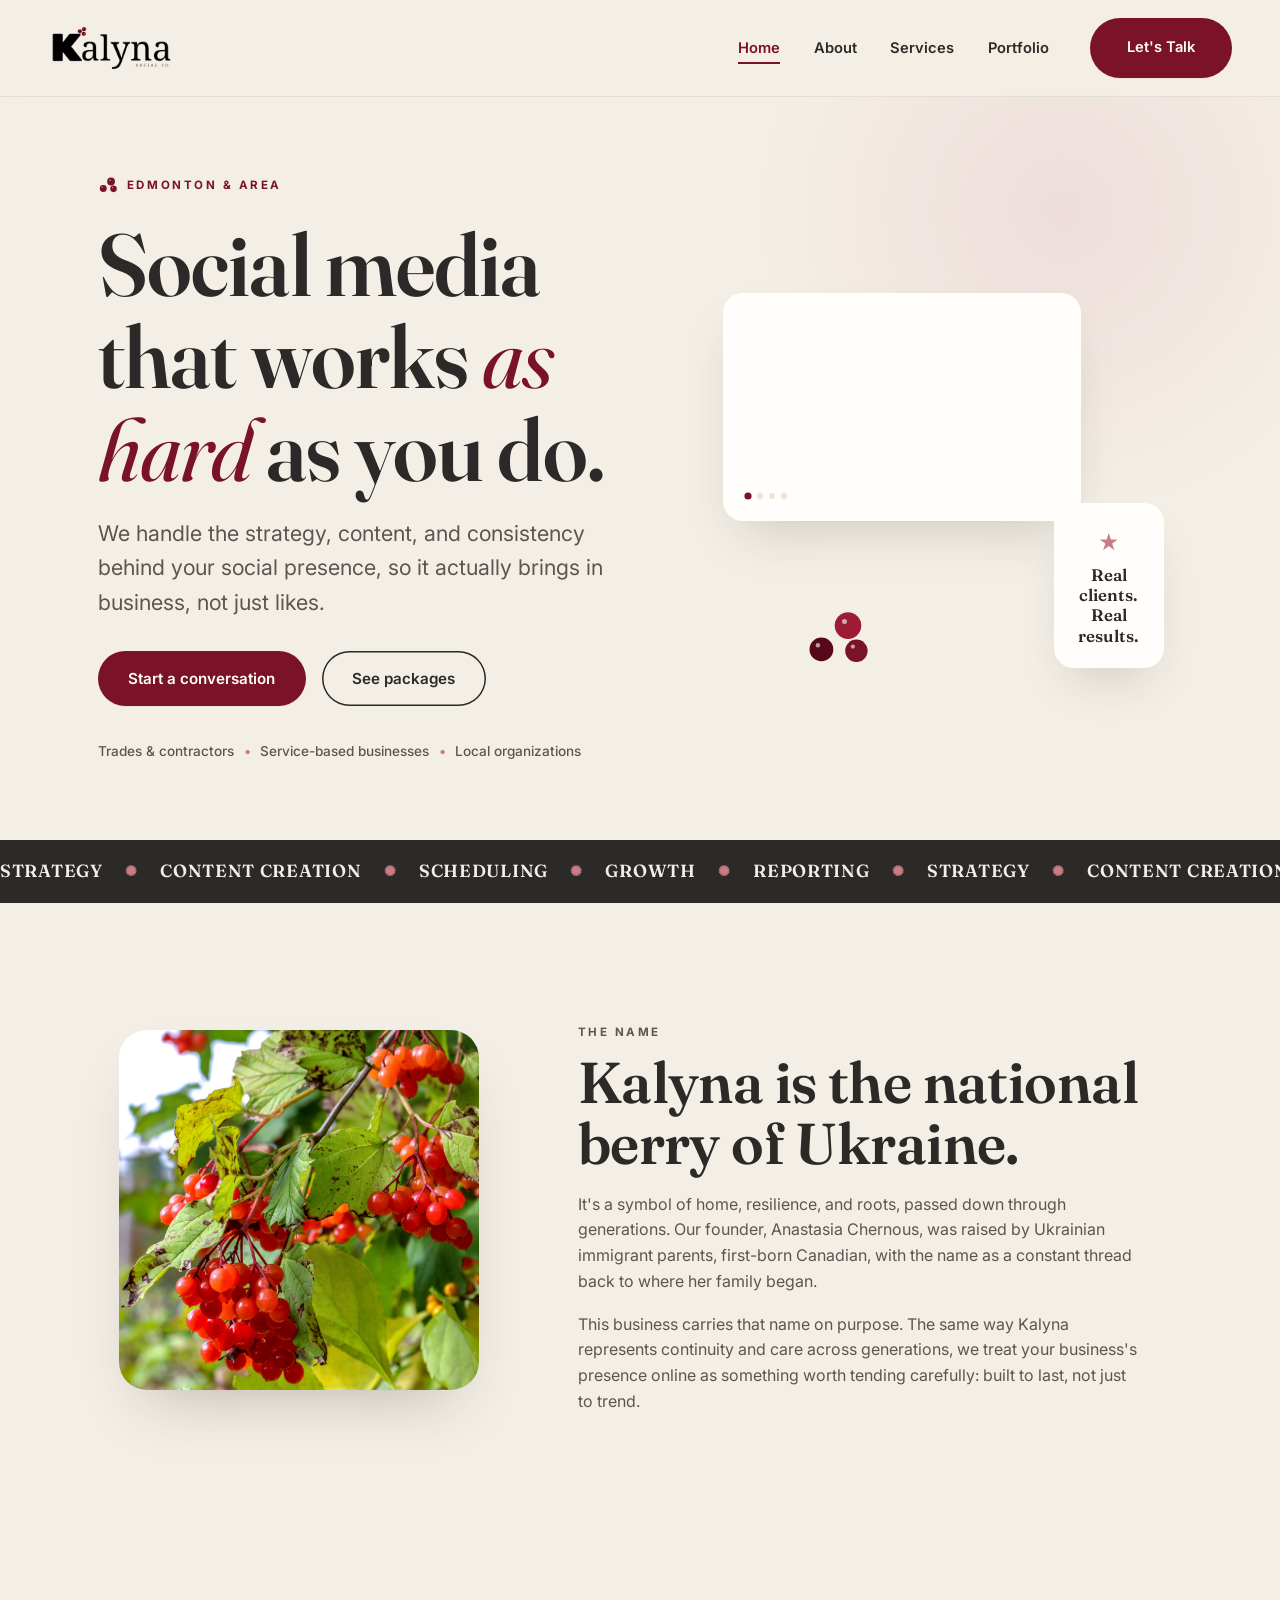
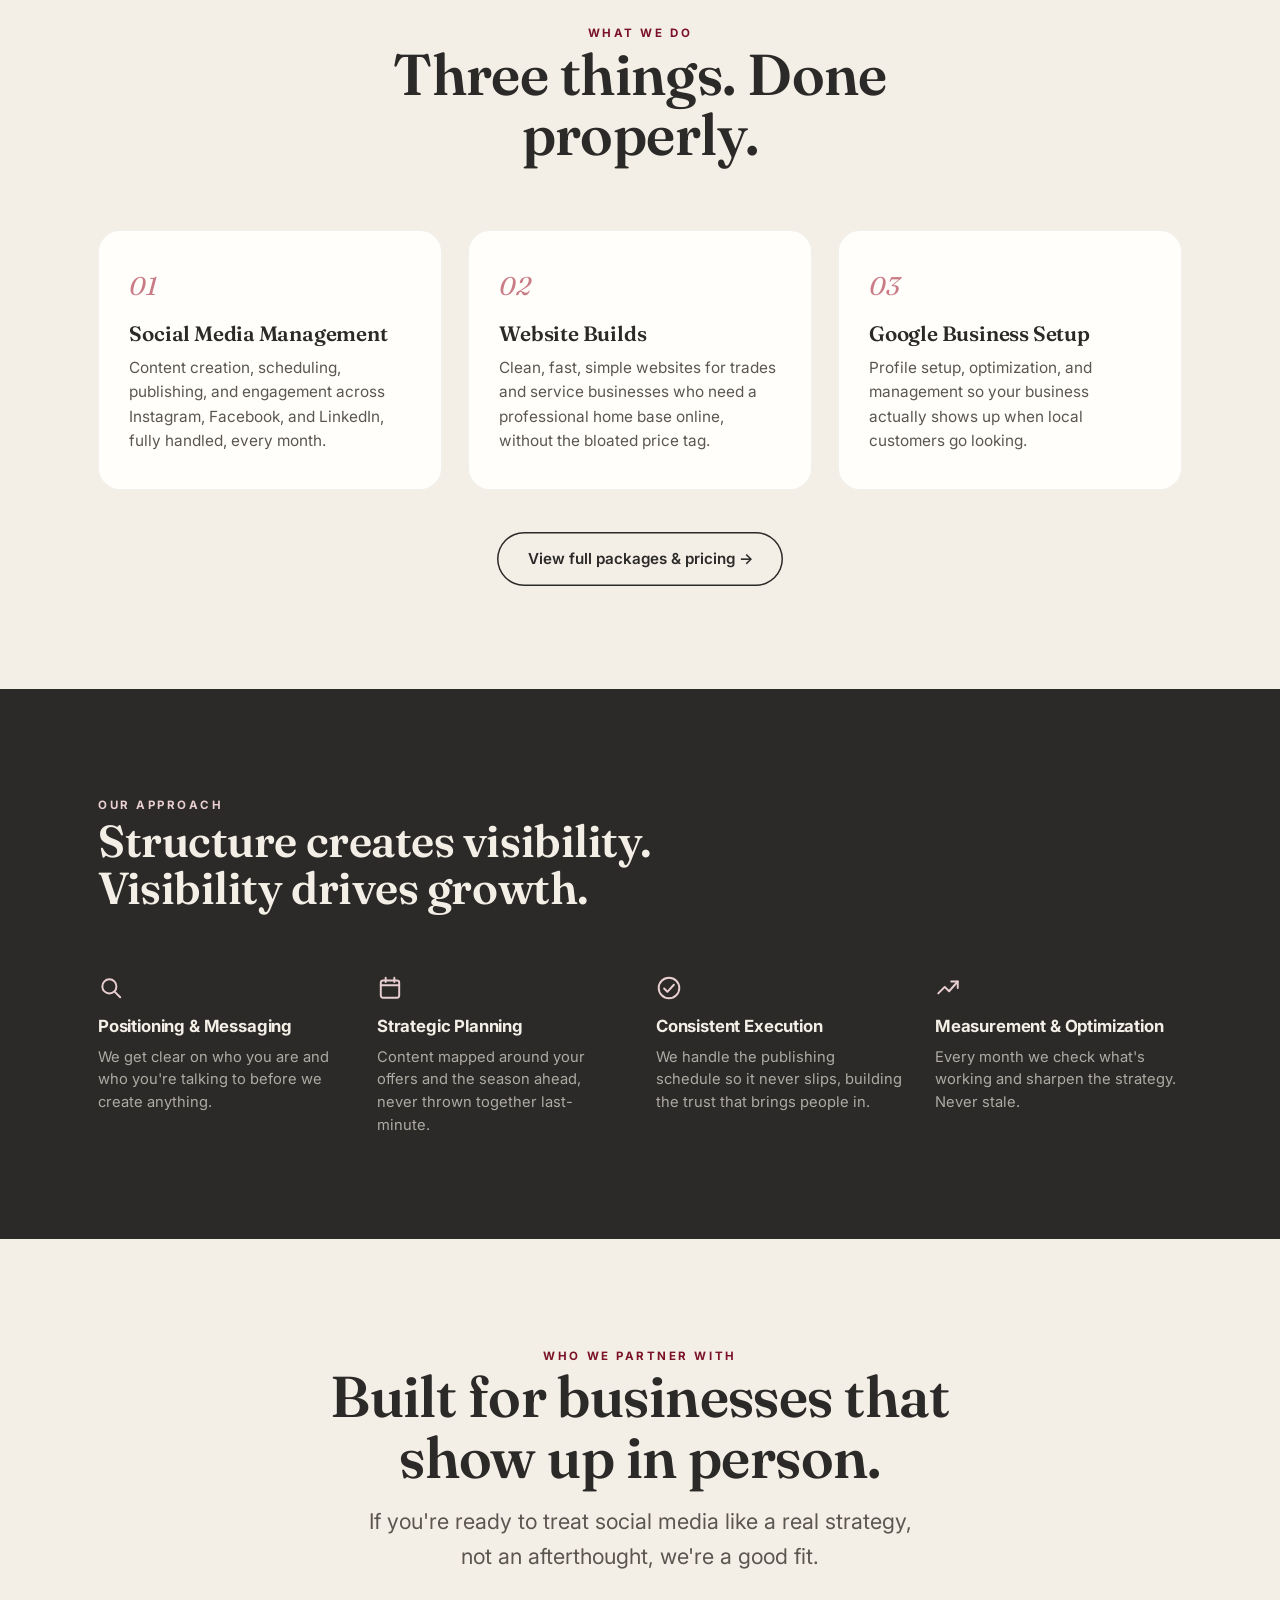
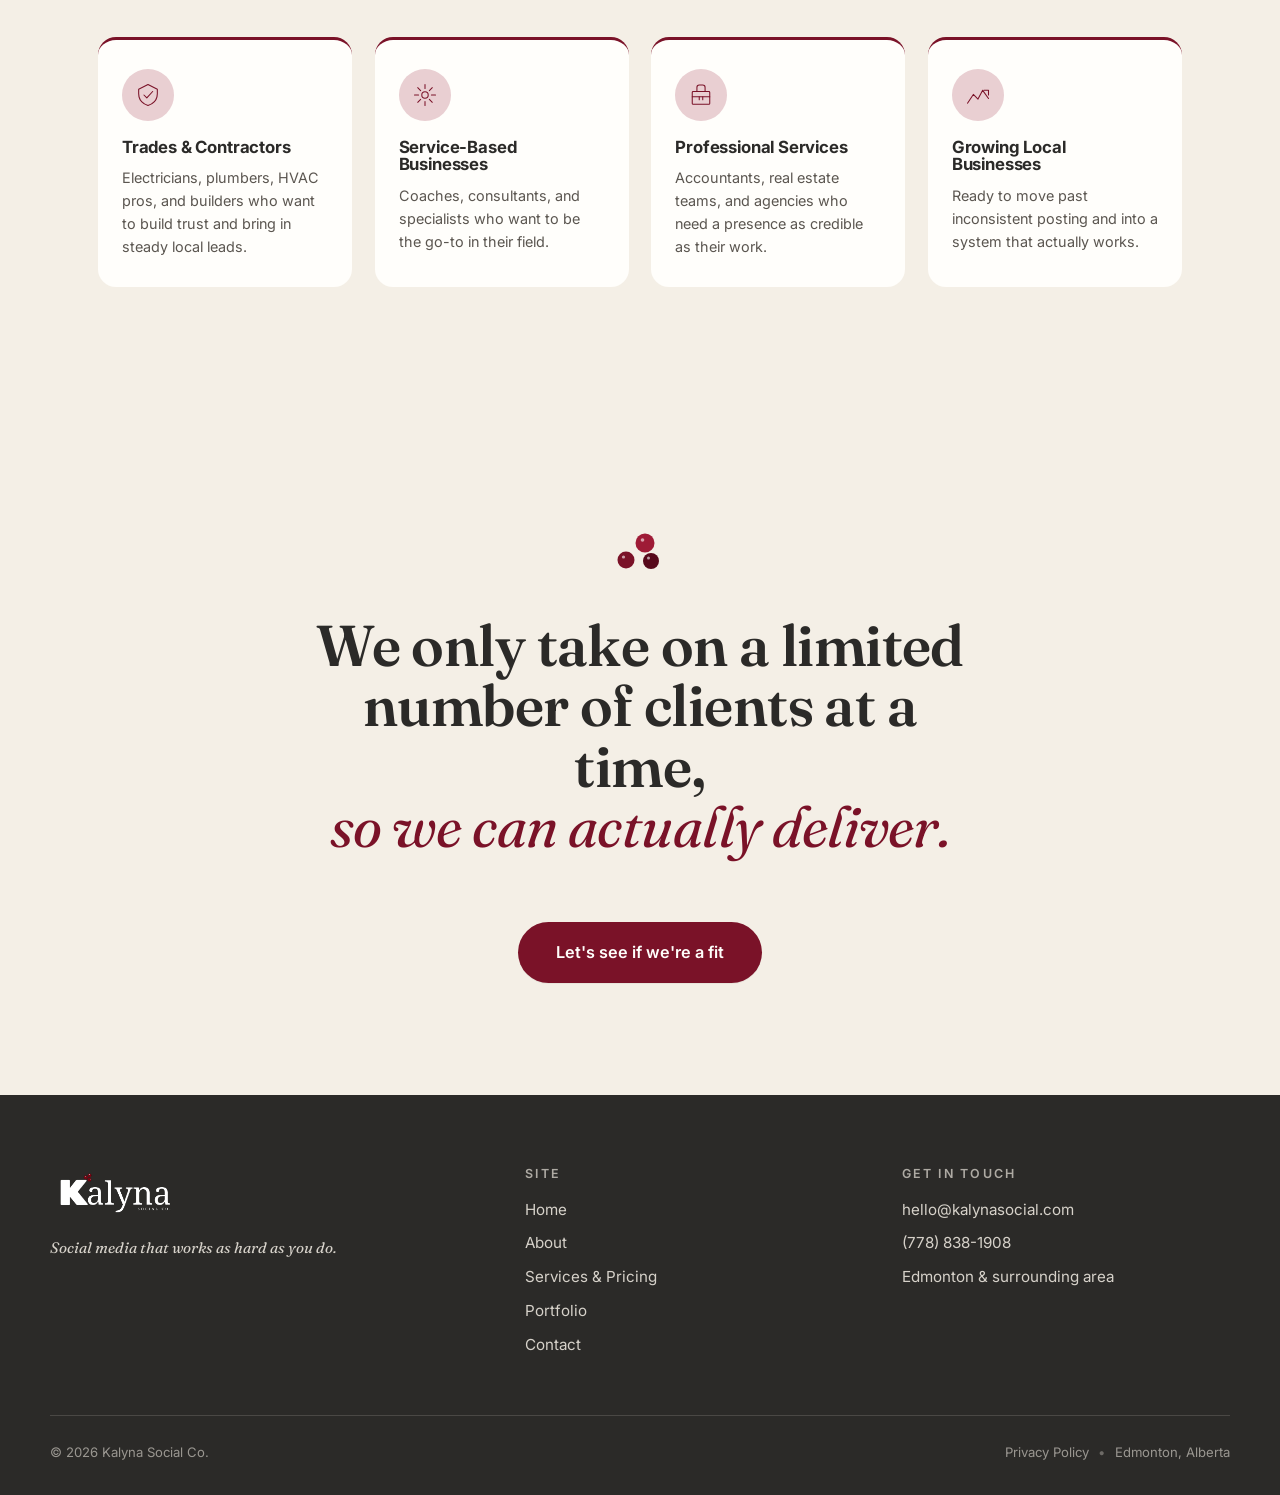
==== index.html @ c4368f9b "initial commit" ====
<!DOCTYPE html>
<html lang="en">
<head>
<meta charset="UTF-8">
<meta name="viewport" content="width=device-width, initial-scale=1.0">
<title>Kalyna Social Co. | Social Media Management for Edmonton Trades & Service Businesses</title>
<meta name="description" content="Kalyna Social Co. handles social media strategy, content, and management for Edmonton-area trades and service-based businesses, so it grows your business, not your to-do list.">
<link rel="icon" type="image/png" href="images/favicon.png">
<link rel="stylesheet" href="css/base.css">
<link rel="stylesheet" href="css/intro.css">
<link rel="stylesheet" href="css/home.css">
</head>
<body>

<!-- ============ INTRO ANIMATION ============ -->
<div id="intro-screen">
  <div class="berry-field"></div>
  <div class="intro-stage">
    <div class="intro-wordmark">
      <img src="images/logo-transparent.png" alt="Kalyna Social Co.">
    </div>
  </div>
  <button class="intro-skip" aria-label="Skip intro animation">Skip</button>
</div>

<!-- ============ HEADER ============ -->
<header class="site-header">
  <a href="index.html" class="logo-link" aria-label="Kalyna Social Co. home">
    <img src="images/logo-transparent.png" alt="Kalyna Social Co.">
  </a>
  <nav>
    <ul class="nav-links">
      <li><a href="index.html" class="active">Home</a></li>
      <li><a href="about.html">About</a></li>
      <li><a href="services.html">Services</a></li>
      <li><a href="portfolio.html">Portfolio</a></li>
      <li><a href="contact.html" class="nav-cta btn btn-primary">Let's Talk</a></li>
    </ul>
  </nav>
  <button class="nav-toggle" aria-label="Toggle menu">
    <span></span><span></span><span></span>
  </button>
</header>

<main>

  <!-- ============ HERO ============ -->
  <section class="hero">
    <div class="container hero-grid">
      <div class="hero-copy">
        <p class="eyebrow"><span class="berries-mini" aria-hidden="true"><svg viewBox="0 0 50 44" xmlns="http://www.w3.org/2000/svg"><circle cx="11" cy="28" r="8.5" fill="var(--berry)"/><circle cx="30" cy="11" r="9.5" fill="var(--berry)"/><circle cx="36" cy="29" r="8" fill="var(--berry)"/><circle cx="8.5" cy="25" r="1.6" fill="rgba(255,255,255,0.6)"/><circle cx="27.5" cy="8" r="1.8" fill="rgba(255,255,255,0.6)"/><circle cx="33.5" cy="26" r="1.5" fill="rgba(255,255,255,0.6)"/></svg></span>Edmonton &amp; area</p>
        <h1 class="display-1">Social media that works <span class="italic-serif">as hard</span> as you do.</h1>
        <p class="lede">We handle the strategy, content, and consistency behind your social presence, so it actually brings in business, not just likes.</p>
        <div class="hero-actions">
          <a href="contact.html" class="btn btn-primary">Start a conversation</a>
          <a href="services.html" class="btn btn-outline">See packages</a>
        </div>
        <div class="hero-trust">
          <span>Trades &amp; contractors</span>
          <span class="dot">•</span>
          <span>Service-based businesses</span>
          <span class="dot">•</span>
          <span>Local organizations</span>
        </div>
      </div>
      <div class="hero-visual" aria-hidden="true">
        <div class="hero-card hero-card-1 stat-rotator">
          <div class="hc-row">
            <div class="hc-avatar"><img src="images/avatars/ra-mechanical.jpg" alt=""></div>
            <div class="hc-lines"><span class="hc-client">R.A. Mechanical</span><span class="hc-platform">Facebook</span></div>
          </div>
          <div class="hc-stat-display">
            <strong class="hc-big-stat">+797%</strong>
            <span class="hc-big-label">engagement growth, first month</span>
          </div>
          <div class="stat-dots">
            <span class="stat-dot active"></span>
            <span class="stat-dot"></span>
            <span class="stat-dot"></span>
            <span class="stat-dot"></span>
          </div>
        </div>
        <div class="hero-card hero-card-2">
          <span class="hc-icon">★</span>
          <span class="hc-num">Real clients.<br>Real results.</span>
        </div>
        <div class="hero-berry-cluster">
          <svg viewBox="0 0 50 44" width="70" height="62" xmlns="http://www.w3.org/2000/svg">
            <circle cx="11" cy="28" r="8.5" fill="var(--berry-deep)"/>
            <circle cx="30" cy="11" r="9.5" fill="var(--berry-bright)"/>
            <circle cx="36" cy="29" r="8" fill="var(--berry)"/>
            <circle cx="8.5" cy="25" r="1.6" fill="rgba(255,255,255,0.6)"/>
            <circle cx="27.5" cy="8" r="1.8" fill="rgba(255,255,255,0.6)"/>
            <circle cx="33.5" cy="26" r="1.5" fill="rgba(255,255,255,0.6)"/>
          </svg>
        </div>
      </div>
    </div>
  </section>

  <!-- ============ MARQUEE STRIP ============ -->
  <div class="marquee-strip" aria-hidden="true">
    <div class="marquee-track">
      <span>STRATEGY</span><span class="sep">✺</span>
      <span>CONTENT CREATION</span><span class="sep">✺</span>
      <span>SCHEDULING</span><span class="sep">✺</span>
      <span>GROWTH</span><span class="sep">✺</span>
      <span>REPORTING</span><span class="sep">✺</span>
      <span>STRATEGY</span><span class="sep">✺</span>
      <span>CONTENT CREATION</span><span class="sep">✺</span>
      <span>SCHEDULING</span><span class="sep">✺</span>
      <span>GROWTH</span><span class="sep">✺</span>
      <span>REPORTING</span><span class="sep">✺</span>
    </div>
  </div>

  <!-- ============ WHY KALYNA / NAME MEANING ============ -->
  <section class="origin">
    <div class="container origin-grid">
      <div class="origin-visual reveal">
        <div class="origin-photo-frame">
          <img src="images/kalyna-berries-photo.png" alt="Kalyna viburnum berries on the branch">
        </div>
      </div>
      <div class="origin-copy reveal">
        <p class="eyebrow">The name</p>
        <h2 class="display-2">Kalyna is the national berry of Ukraine.</h2>
        <p>It's a symbol of home, resilience, and roots, passed down through generations. Our founder, Anastasia Chernous, was raised by Ukrainian immigrant parents, first-born Canadian, with the name as a constant thread back to where her family began.</p>
        <p>This business carries that name on purpose. The same way Kalyna represents continuity and care across generations, we treat your business's presence online as something worth tending carefully: built to last, not just to trend.</p>
      </div>
    </div>
  </section>

  <!-- ============ WHAT WE DO ============ -->
  <section class="services-preview">
    <div class="container">
      <div class="section-head center reveal">
        <p class="eyebrow">What we do</p>
        <h2 class="display-2">Three things. Done properly.</h2>
      </div>
      <div class="sp-grid reveal-stagger">
        <article class="sp-card stagger-item">
          <span class="sp-num">01</span>
          <h3>Social Media Management</h3>
          <p>Content creation, scheduling, publishing, and engagement across Instagram, Facebook, and LinkedIn, fully handled, every month.</p>
        </article>
        <article class="sp-card stagger-item">
          <span class="sp-num">02</span>
          <h3>Website Builds</h3>
          <p>Clean, fast, simple websites for trades and service businesses who need a professional home base online, without the bloated price tag.</p>
        </article>
        <article class="sp-card stagger-item">
          <span class="sp-num">03</span>
          <h3>Google Business Setup</h3>
          <p>Profile setup, optimization, and management so your business actually shows up when local customers go looking.</p>
        </article>
      </div>
      <div class="sp-cta reveal">
        <a href="services.html" class="btn btn-outline">View full packages &amp; pricing →</a>
      </div>
    </div>
  </section>

  <!-- ============ APPROACH STRIP ============ -->
  <section class="approach-band">
    <div class="container">
      <div class="section-head reveal">
        <p class="eyebrow" style="color:var(--rose-pale)">Our approach</p>
        <h2 class="display-2 approach-heading" style="color:var(--cream)">Structure creates visibility.<br>Visibility drives growth.</h2>
      </div>
      <div class="approach-steps reveal-stagger">
        <div class="step stagger-item">
          <span class="step-mark"><svg viewBox="0 0 24 24" width="26" height="26" fill="none" stroke="var(--rose-pale)" stroke-width="1.8" stroke-linecap="round" stroke-linejoin="round"><circle cx="10.5" cy="10.5" r="6.5"/><line x1="15.3" y1="15.3" x2="20.5" y2="20.5"/></svg></span>
          <h4>Positioning &amp; Messaging</h4>
          <p>We get clear on who you are and who you're talking to before we create anything.</p>
        </div>
        <div class="step stagger-item">
          <span class="step-mark"><svg viewBox="0 0 24 24" width="26" height="26" fill="none" stroke="var(--rose-pale)" stroke-width="1.8" stroke-linecap="round" stroke-linejoin="round"><rect x="3.5" y="5" width="17" height="16" rx="2"/><line x1="3.5" y1="9.5" x2="20.5" y2="9.5"/><line x1="8" y1="2.5" x2="8" y2="6.5"/><line x1="16" y1="2.5" x2="16" y2="6.5"/></svg></span>
          <h4>Strategic Planning</h4>
          <p>Content mapped around your offers and the season ahead, never thrown together last-minute.</p>
        </div>
        <div class="step stagger-item">
          <span class="step-mark"><svg viewBox="0 0 24 24" width="26" height="26" fill="none" stroke="var(--rose-pale)" stroke-width="1.8" stroke-linecap="round" stroke-linejoin="round"><circle cx="12" cy="12" r="9.5"/><polyline points="7.5,12.5 10.5,15.5 16.5,9"/></svg></span>
          <h4>Consistent Execution</h4>
          <p>We handle the publishing schedule so it never slips, building the trust that brings people in.</p>
        </div>
        <div class="step stagger-item">
          <span class="step-mark"><svg viewBox="0 0 24 24" width="26" height="26" fill="none" stroke="var(--rose-pale)" stroke-width="1.8" stroke-linecap="round" stroke-linejoin="round"><polyline points="3,17 9,11 13,15 21,6"/><polyline points="15,6 21,6 21,12"/></svg></span>
          <h4>Measurement &amp; Optimization</h4>
          <p>Every month we check what's working and sharpen the strategy. Never stale.</p>
        </div>
      </div>
    </div>
  </section>

  <!-- ============ WHO WE WORK WITH ============ -->
  <section class="partners">
    <div class="container">
      <div class="section-head center reveal">
        <p class="eyebrow">Who we partner with</p>
        <h2 class="display-2">Built for businesses that show up in person.</h2>
        <p class="lede" style="margin:1rem auto 0;text-align:center;">If you're ready to treat social media like a real strategy, not an afterthought, we're a good fit.</p>
      </div>
      <div class="partners-grid reveal-stagger">
        <div class="partner-card stagger-item">
          <div class="partner-icon">
            <svg viewBox="0 0 48 48" width="28" height="28" fill="none" stroke="var(--berry)" stroke-width="1.8" stroke-linecap="round" stroke-linejoin="round">
              <path d="M24 6 L40 14 V22 C40 32 33 39 24 42 C15 39 8 32 8 22 V14 Z"/>
              <path d="M17 24 L22 29 L32 18"/>
            </svg>
          </div>
          <h4>Trades &amp; Contractors</h4>
          <p>Electricians, plumbers, HVAC pros, and builders who want to build trust and bring in steady local leads.</p>
        </div>
        <div class="partner-card stagger-item">
          <div class="partner-icon">
            <svg viewBox="0 0 48 48" width="28" height="28" fill="none" stroke="var(--berry)" stroke-width="1.8" stroke-linecap="round" stroke-linejoin="round">
              <circle cx="24" cy="24" r="5.5"/>
              <path d="M24 6 V13 M24 35 V42 M6 24 H13 M35 24 H42 M11.5 11.5 L16.5 16.5 M31.5 31.5 L36.5 36.5 M36.5 11.5 L31.5 16.5 M16.5 31.5 L11.5 36.5"/>
            </svg>
          </div>
          <h4>Service-Based Businesses</h4>
          <p>Coaches, consultants, and specialists who want to be the go-to in their field.</p>
        </div>
        <div class="partner-card stagger-item">
          <div class="partner-icon">
            <svg viewBox="0 0 48 48" width="28" height="28" fill="none" stroke="var(--berry)" stroke-width="1.8" stroke-linecap="round" stroke-linejoin="round">
              <rect x="9" y="18" width="30" height="22" rx="1.5"/>
              <path d="M17 18 V11 C17 8.8 18.8 7 21 7 H27 C29.2 7 31 8.8 31 11 V18"/>
              <line x1="9" y1="27" x2="39" y2="27"/>
              <line x1="21" y1="27" x2="21" y2="32"/>
              <line x1="27" y1="27" x2="27" y2="32"/>
            </svg>
          </div>
          <h4>Professional Services</h4>
          <p>Accountants, real estate teams, and agencies who need a presence as credible as their work.</p>
        </div>
        <div class="partner-card stagger-item">
          <div class="partner-icon">
            <svg viewBox="0 0 48 48" width="28" height="28" fill="none" stroke="var(--berry)" stroke-width="1.8" stroke-linecap="round" stroke-linejoin="round">
              <path d="M6 38 L16 23 L24 31 L32 16 L42 30"/>
              <path d="M34 16 H42 V24"/>
            </svg>
          </div>
          <h4>Growing Local Businesses</h4>
          <p>Ready to move past inconsistent posting and into a system that actually works.</p>
        </div>
      </div>
    </div>
  </section>

  <!-- ============ FINAL CTA ============ -->
  <section class="final-cta">
    <div class="container-narrow center-text reveal">
      <div class="berry-divider" style="justify-content:center;">
        <svg viewBox="0 0 50 44" width="50" height="44" xmlns="http://www.w3.org/2000/svg"><circle cx="11" cy="28" r="8.5" fill="var(--berry)"/><circle cx="30" cy="11" r="9.5" fill="var(--berry-bright)"/><circle cx="36" cy="29" r="8" fill="var(--berry-deep)"/><circle cx="8.5" cy="25" r="1.6" fill="rgba(255,255,255,0.6)"/><circle cx="27.5" cy="8" r="1.8" fill="rgba(255,255,255,0.6)"/><circle cx="33.5" cy="26" r="1.5" fill="rgba(255,255,255,0.6)"/></svg>
      </div>
      <h2 class="display-2">We only take on a limited number of clients at a time,<br><span class="italic-serif">so we can actually deliver.</span></h2>
      <a href="contact.html" class="btn btn-primary btn-lg">Let's see if we're a fit</a>
    </div>
  </section>

</main>

<!-- ============ FOOTER ============ -->
<footer class="site-footer">
  <div class="footer-grid">
    <div>
      <div class="footer-logo"><img src="images/logo-white-transparent.png" alt="Kalyna Social Co."></div>
      <p class="footer-tagline">Social media that works as hard as you do.</p>
    </div>
    <div>
      <h4>Site</h4>
      <a href="index.html">Home</a>
      <a href="about.html">About</a>
      <a href="services.html">Services &amp; Pricing</a>
      <a href="portfolio.html">Portfolio</a>
      <a href="contact.html">Contact</a>
    </div>
    <div>
      <h4>Get in touch</h4>
      <a href="mailto:hello@kalynasocial.com">hello@kalynasocial.com</a>
      <a href="tel:7788381908">(778) 838-1908</a>
      <p>Edmonton &amp; surrounding area</p>
    </div>
  </div>
  <div class="footer-bottom">
    <span>© 2026 Kalyna Social Co.</span>
    <span class="footer-bottom-right"><a href="privacy.html">Privacy Policy</a><span class="footer-dot">•</span>Edmonton, Alberta</span>
  </div>
</footer>

<script src="js/main.js"></script>
<script src="js/intro.js"></script>
</body>
</html>
---- css/base.css ----
/* ============================================
   KALYNA SOCIAL CO. — Design Tokens & Base
   ============================================ */

@import url('https://fonts.googleapis.com/css2?family=Fraunces:ital,opsz,wght@0,9..144,300..900;1,9..144,300..900&family=Inter:wght@400;500;600;700;800&display=swap');

:root {
  /* Color */
  --cream:        #F4EFE6;
  --cream-deep:    #ECE4D4;
  --paper:         #FFFEFB;
  --ink:           #2B2A28;
  --ink-soft:      #5B5650;
  --berry:         #7A1228;
  --berry-deep:    #57091B;
  --berry-bright:  #9E1B36;
  --rose:          #C97B86;
  --rose-pale:     #E9CFD2;
  --gold-line:     #B8A88A;

  /* Type */
  --font-display: 'Fraunces', serif;
  --font-body: 'Inter', sans-serif;

  /* Layout */
  --container: 1180px;
  --container-narrow: 760px;
  --pad: clamp(1.25rem, 4vw, 3rem);

  /* Motion */
  --ease-out: cubic-bezier(0.16, 1, 0.3, 1);
  --ease-bounce: cubic-bezier(0.34, 1.56, 0.64, 1);
}

@media (prefers-reduced-motion: reduce) {
  *, *::before, *::after {
    animation-duration: 0.01ms !important;
    animation-iteration-count: 1 !important;
    transition-duration: 0.01ms !important;
    scroll-behavior: auto !important;
  }
}

* { margin: 0; padding: 0; box-sizing: border-box; }

html {
  scroll-behavior: smooth;
}

body {
  background: var(--cream);
  color: var(--ink);
  font-family: var(--font-body);
  font-size: 16px;
  line-height: 1.6;
  -webkit-font-smoothing: antialiased;
  overflow-x: hidden;
}

img { max-width: 100%; display: block; }

a { color: inherit; text-decoration: none; }

button { font-family: inherit; cursor: pointer; border: none; background: none; }

:focus-visible {
  outline: 2px solid var(--berry);
  outline-offset: 3px;
}

.container {
  max-width: var(--container);
  margin: 0 auto;
  padding-left: var(--pad);
  padding-right: var(--pad);
}

.container-narrow {
  max-width: var(--container-narrow);
  margin: 0 auto;
  padding-left: var(--pad);
  padding-right: var(--pad);
}

/* ---------- Typography ---------- */

h1, h2, h3, h4 {
  font-family: var(--font-display);
  font-weight: 600;
  letter-spacing: -0.01em;
  line-height: 1.05;
  color: var(--ink);
}

.eyebrow {
  font-family: var(--font-body);
  font-weight: 700;
  font-size: 0.72rem;
  letter-spacing: 0.22em;
  text-transform: uppercase;
  color: var(--berry);
  display: inline-flex;
  align-items: center;
  gap: 0.6em;
}

.display-1 {
  font-size: clamp(2.8rem, 7vw, 5.5rem);
  font-weight: 600;
}

.display-2 {
  font-size: clamp(2.2rem, 5vw, 3.6rem);
  font-weight: 600;
}

.display-3 {
  font-size: clamp(1.6rem, 3vw, 2.2rem);
  font-weight: 600;
}

p.lede {
  font-size: clamp(1.1rem, 2vw, 1.35rem);
  color: var(--ink-soft);
  font-weight: 400;
  max-width: 42ch;
}

.italic-serif {
  font-family: var(--font-display);
  font-style: italic;
  font-weight: 400;
  color: var(--berry);
}

/* ---------- Berry mark (signature motif) ---------- */

.berries {
  display: inline-flex;
  align-items: flex-end;
  gap: 3px;
  flex-shrink: 0;
}

.berries svg { display: block; }

.berry-divider {
  display: flex;
  align-items: center;
  gap: 1.1rem;
  margin: 2.5rem 0;
}

.berry-divider .line {
  flex: 1;
  height: 1px;
  background: var(--gold-line);
  opacity: 0.5;
}

/* ---------- Buttons ---------- */

.btn {
  display: inline-flex;
  align-items: center;
  gap: 0.6rem;
  font-family: var(--font-body);
  font-weight: 600;
  font-size: 0.95rem;
  padding: 0.95rem 1.9rem;
  border-radius: 999px;
  transition: transform 0.35s var(--ease-out), box-shadow 0.35s var(--ease-out), background 0.3s, color 0.3s;
  white-space: nowrap;
}

.btn-primary {
  background: var(--berry);
  color: var(--paper);
  box-shadow: 0 1px 0 rgba(0,0,0,0.05);
}
.btn-primary:hover {
  background: var(--berry-deep);
  transform: translateY(-2px);
  box-shadow: 0 10px 24px -8px rgba(122,18,40,0.45);
}

.btn-outline {
  background: transparent;
  color: var(--ink);
  box-shadow: inset 0 0 0 1.5px var(--ink);
}
.btn-outline:hover {
  background: var(--ink);
  color: var(--cream);
  transform: translateY(-2px);
}

.btn-light {
  background: var(--cream);
  color: var(--ink);
}
.btn-light:hover {
  background: var(--paper);
  transform: translateY(-2px);
}

/* ---------- Site header ---------- */

.site-header {
  position: fixed;
  top: 0; left: 0; right: 0;
  z-index: 100;
  display: flex;
  align-items: center;
  justify-content: space-between;
  padding: 1.1rem var(--pad);
  background: rgba(244, 239, 230, 0.82);
  backdrop-filter: blur(10px);
  border-bottom: 1px solid rgba(43,42,40,0.08);
  transition: padding 0.3s var(--ease-out);
}

.site-header .logo-link {
  display: flex;
  align-items: center;
}
.site-header .logo-link img {
  height: 46px;
  width: auto;
}

.nav-links {
  display: flex;
  align-items: center;
  gap: 2.1rem;
  list-style: none;
}

.nav-links a {
  font-size: 0.92rem;
  font-weight: 600;
  position: relative;
  padding: 0.3rem 0;
}

.nav-links a::after {
  content: '';
  position: absolute;
  left: 0; bottom: -2px;
  width: 0; height: 2px;
  background: var(--berry);
  transition: width 0.3s var(--ease-out);
}

.nav-links a:hover::after,
.nav-links a.active::after {
  width: 100%;
}

.nav-links a.nav-cta::after {
  display: none;
}

.nav-links a.active {
  color: var(--berry);
}

.nav-links a.nav-cta.active {
  color: var(--paper);
}

.nav-cta {
  margin-left: 0.5rem;
  padding: 1.15rem 2.3rem !important;
}

.nav-toggle {
  display: none;
  flex-direction: column;
  gap: 5px;
  padding: 8px;
  z-index: 200;
}
.nav-toggle span {
  width: 24px;
  height: 2px;
  background: var(--ink);
  transition: transform 0.3s var(--ease-out), opacity 0.3s;
}
.nav-toggle.open span:nth-child(1) { transform: translateY(7px) rotate(45deg); }
.nav-toggle.open span:nth-child(2) { opacity: 0; }
.nav-toggle.open span:nth-child(3) { transform: translateY(-7px) rotate(-45deg); }

@media (max-width: 860px) {
  nav { position: static; }
  .nav-links {
    position: fixed;
    top: 0;
    left: 0;
    width: 100vw;
    height: 100vh;
    margin: 0;
    background: var(--ink);
    flex-direction: column;
    justify-content: center;
    gap: 2.2rem;
    transform: translateX(100%);
    transition: transform 0.45s var(--ease-out);
  }
  .nav-links.open { transform: translateX(0); }
  .nav-links a { color: var(--cream); font-size: 1.4rem; font-family: var(--font-display); }
  .nav-links a::after { background: var(--rose); }
  .nav-cta { margin-left: 0; }
  .nav-toggle { display: flex; }
}

/* ---------- Footer ---------- */

.site-footer {
  background: var(--ink);
  color: var(--cream);
  padding: 4.5rem var(--pad) 2rem;
}

.footer-grid {
  display: grid;
  grid-template-columns: 1.3fr 1fr 1fr;
  gap: 3rem;
  max-width: var(--container);
  margin: 0 auto;
  padding-bottom: 3rem;
  border-bottom: 1px solid rgba(244,239,230,0.15);
}

.footer-grid h4 {
  color: var(--cream);
  font-size: 0.78rem;
  letter-spacing: 0.18em;
  text-transform: uppercase;
  font-family: var(--font-body);
  margin-bottom: 1.1rem;
  opacity: 0.65;
}

.footer-grid a, .footer-grid p {
  display: block;
  color: var(--cream);
  opacity: 0.85;
  margin-bottom: 0.6rem;
  font-size: 0.95rem;
  transition: opacity 0.25s, color 0.25s;
}
.footer-grid a:hover { opacity: 1; color: var(--rose-pale); }

.footer-logo img { height: 52px; margin-bottom: 1.1rem; }
.footer-tagline { font-family: var(--font-display); font-style: italic; opacity: 0.7; font-size: 1.05rem; max-width: 30ch; }

.footer-bottom {
  max-width: var(--container);
  margin: 1.6rem auto 0;
  display: flex;
  justify-content: space-between;
  align-items: center;
  font-size: 0.82rem;
  opacity: 0.55;
  flex-wrap: wrap;
  gap: 0.5rem;
}

.footer-bottom-right {
  display: flex;
  align-items: center;
  gap: 0.6rem;
}
.footer-bottom-right a {
  transition: opacity 0.25s;
}
.footer-bottom-right a:hover {
  opacity: 0.7;
}
.footer-dot {
  opacity: 0.6;
}

@media (max-width: 760px) {
  .footer-grid { grid-template-columns: 1fr; gap: 2.2rem; }
}

/* ---------- Reveal-on-scroll ---------- */

.reveal {
  opacity: 0;
  transform: translateY(28px);
  transition: opacity 0.8s var(--ease-out), transform 0.8s var(--ease-out);
}
.reveal.in-view {
  opacity: 1;
  transform: translateY(0);
}
.reveal-stagger.in-view .stagger-item {
  opacity: 1;
  transform: translateY(0);
}
.stagger-item {
  opacity: 0;
  transform: translateY(24px);
  transition: opacity 0.7s var(--ease-out), transform 0.7s var(--ease-out);
}

/* ---------- Page hero spacing ---------- */

.page-hero {
  padding: clamp(7rem, 14vw, 10rem) var(--pad) clamp(3rem, 6vw, 5rem);
  max-width: var(--container);
  margin: 0 auto;
}

section {
  padding: clamp(4rem, 8vw, 7rem) 0;
}

.section-head {
  max-width: 640px;
  margin-bottom: clamp(2.5rem, 5vw, 4rem);
}

.section-head.center {
  margin-left: auto;
  margin-right: auto;
  text-align: center;
}

/* ---------- Shared final CTA pattern (used across multiple pages) ---------- */

.final-cta { text-align: center; padding-bottom: 7rem; }
.center-text { text-align: center; }
.final-cta h2 { margin: 1rem 0 4rem; }
.btn-lg { padding: 1.1rem 2.4rem; font-size: 1.02rem; }
---- css/intro.css ----
/* ============================================
   INTRO ANIMATION — Berry bounce reveal
   ============================================ */

#intro-screen {
  position: fixed;
  inset: 0;
  z-index: 9999;
  background: var(--cream);
  overflow: hidden;
  transition: opacity 0.6s var(--ease-out), visibility 0.6s;
}

#intro-screen.hidden {
  opacity: 0;
  visibility: hidden;
  pointer-events: none;
}

/* Berries fall from above and bounce around the whole screen */
.berry-field {
  position: absolute;
  inset: 0;
  pointer-events: none;
  transition: opacity 0.6s var(--ease-out);
}
.berry-field.settle {
  opacity: 0.55;
}

.fall-berry {
  position: absolute;
  top: -120px;
  left: var(--bx);
  width: var(--bsize);
  height: var(--bsize);
  border-radius: 50%;
  background: var(--bcolor, var(--berry));
  opacity: 0;
  will-change: transform, opacity;
}

.fall-berry.drop {
  opacity: 1;
  animation: berryFall var(--bdur, 1.6s) var(--bdelay, 0s) cubic-bezier(0.33, 0, 0.2, 1) forwards;
}

.fall-berry .shine {
  position: absolute;
  width: 26%;
  height: 26%;
  background: rgba(255,255,255,0.55);
  border-radius: 50%;
  top: 18%;
  left: 20%;
}

/* Bounce keyframes: drop to floor (var(--bfloor)), bounce, settle.
   Horizontal drift via --bdrift gives it a tossed, scattering feel. */
@keyframes berryFall {
  0%    { transform: translate(0, 0) scale(1); opacity: 0; }
  4%    { opacity: 1; }
  38%   { transform: translate(calc(var(--bdrift) * 0.4), var(--bfloor)) scale(1); }
  52%   { transform: translate(calc(var(--bdrift) * 0.55), calc(var(--bfloor) - var(--bbounce1))) scale(1.02); }
  68%   { transform: translate(calc(var(--bdrift) * 0.75), var(--bfloor)) scale(0.99); }
  79%   { transform: translate(calc(var(--bdrift) * 0.85), calc(var(--bfloor) - var(--bbounce2))) scale(1.01); }
  90%   { transform: translate(var(--bdrift), var(--bfloor)) scale(1); }
  96%   { transform: translate(var(--bdrift), calc(var(--bfloor) - var(--bbounce3))) scale(1); }
  100%  { transform: translate(var(--bdrift), var(--bfloor)) scale(1); opacity: 1; }
}

/* Wordmark appears once berries have mostly landed */
.intro-stage {
  position: relative;
  width: min(640px, 86vw);
  display: flex;
  align-items: center;
  justify-content: center;
  z-index: 2;
  height: 100%;
  margin: 0 auto;
  pointer-events: none;
}

.intro-wordmark {
  display: flex;
  align-items: center;
  justify-content: center;
  position: relative;
  opacity: 0;
  transform: translateY(10px) scale(0.96);
  transition: opacity 0.55s var(--ease-out), transform 0.55s var(--ease-bounce);
  filter: drop-shadow(0 0 22px var(--cream)) drop-shadow(0 0 40px var(--cream));
}
.intro-wordmark img {
  width: clamp(220px, 38vw, 380px);
  height: auto;
  display: block;
}
.intro-wordmark.show {
  opacity: 1;
  transform: translateY(0) scale(1);
}

/* Skip button */
.intro-skip {
  position: absolute;
  bottom: 2.2rem;
  right: 2.2rem;
  font-size: 0.78rem;
  letter-spacing: 0.1em;
  text-transform: uppercase;
  color: var(--ink-soft);
  opacity: 0.6;
  border-bottom: 1px solid currentColor;
  padding-bottom: 2px;
  transition: opacity 0.3s;
  z-index: 3;
}
.intro-skip:hover { opacity: 1; }

@media (max-width: 600px) {
  .intro-wordmark img { width: clamp(180px, 58vw, 260px); }
}
---- css/home.css ----
/* ============================================
   HOME PAGE STYLES
   ============================================ */

/* ---------- Hero ---------- */

.hero {
  padding-top: clamp(7.5rem, 14vw, 11rem);
  padding-bottom: clamp(3rem, 6vw, 5rem);
  position: relative;
  overflow: hidden;
}

.hero::before {
  content: '';
  position: absolute;
  top: -10%;
  right: -8%;
  width: 50%;
  height: 70%;
  background: radial-gradient(circle, var(--rose-pale) 0%, transparent 70%);
  opacity: 0.55;
  z-index: 0;
  pointer-events: none;
}

.hero-grid {
  display: grid;
  grid-template-columns: 1.1fr 0.9fr;
  gap: clamp(2rem, 5vw, 4rem);
  align-items: center;
  position: relative;
  z-index: 1;
}

.berries-mini {
  width: 22px;
  height: 18px;
  display: inline-block;
  position: relative;
  top: 1px;
}
.berries-mini svg { display: block; width: 100%; height: 100%; }

.hero-copy h1 {
  margin: 1rem 0 1.3rem;
}

.hero-copy .lede { margin-bottom: 2rem; }

.hero-actions {
  display: flex;
  gap: 1rem;
  flex-wrap: wrap;
  margin-bottom: 2.2rem;
}

.hero-trust {
  display: flex;
  gap: 0.6rem;
  flex-wrap: wrap;
  font-size: 0.85rem;
  color: var(--ink-soft);
  font-weight: 500;
}
.hero-trust .dot { color: var(--rose); }

/* Hero visual: floating mock UI cards */
.hero-visual {
  position: relative;
  height: 420px;
}

.hero-card {
  position: absolute;
  background: var(--paper);
  border-radius: 20px;
  box-shadow: 0 24px 50px -20px rgba(43,42,40,0.22);
  padding: 1.4rem;
}

.hero-card-1 {
  width: 78%;
  top: 8%;
  left: 0;
  animation: floatSlow 7s ease-in-out infinite;
}

.hc-row { display: flex; align-items: center; gap: 0.7rem; margin-bottom: 1.4rem; }
.hc-avatar {
  width: 36px; height: 36px; border-radius: 50%;
  background: var(--cream-deep);
  flex-shrink: 0;
  display: flex; align-items: center; justify-content: center;
  overflow: hidden;
}
.hc-avatar img { width: 100%; height: 100%; object-fit: cover; }
.hc-lines { display: flex; flex-direction: column; gap: 3px; flex: 1; }
.hc-client { font-weight: 700; font-size: 0.92rem; color: var(--ink); }
.hc-platform { font-size: 0.74rem; color: var(--ink-soft); }

.hc-stat-display { min-height: 92px; }
.hc-big-stat {
  display: block;
  font-family: var(--font-display);
  font-size: clamp(2.1rem, 4vw, 2.6rem);
  color: var(--berry);
  line-height: 1;
}
.hc-big-label {
  display: block;
  margin-top: 0.4rem;
  font-size: 0.82rem;
  color: var(--ink-soft);
}

.stat-dots { display: flex; gap: 6px; margin-top: 1.1rem; }
.stat-dot { width: 6px; height: 6px; border-radius: 50%; background: var(--cream-deep); transition: background 0.3s, transform 0.3s; }
.stat-dot.active { background: var(--berry); transform: scale(1.2); }

.stat-rotator .hc-row,
.stat-rotator .hc-stat-display {
  transition: opacity 0.45s var(--ease-out);
}
.stat-rotator.fading .hc-row,
.stat-rotator.fading .hc-stat-display {
  opacity: 0;
}

.hero-card-2 {
  width: 110px;
  top: 58%;
  right: 4%;
  display: flex;
  flex-direction: column;
  align-items: center;
  justify-content: center;
  gap: 0.4rem;
  text-align: center;
  animation: floatSlow 8s ease-in-out infinite 0.6s;
}
.hc-icon { font-size: 1.3rem; color: var(--rose); }
.hc-num { font-family: var(--font-display); font-size: 1.05rem; font-weight: 600; line-height: 1.2; color: var(--ink); }

.hero-berry-cluster {
  position: absolute;
  bottom: 0;
  left: 18%;
  animation: floatSlow 9s ease-in-out infinite 0.3s;
}

@keyframes floatSlow {
  0%, 100% { transform: translateY(0) rotate(0deg); }
  50% { transform: translateY(-14px) rotate(-2deg); }
}

@media (max-width: 900px) {
  .hero-grid { grid-template-columns: 1fr; }
  .hero-visual { height: 320px; margin-top: 1rem; }
}

/* ---------- Marquee ---------- */

.marquee-strip {
  background: var(--ink);
  color: var(--cream);
  overflow: hidden;
  padding: 1.1rem 0;
  white-space: nowrap;
}

.marquee-track {
  display: inline-flex;
  gap: 1.4rem;
  align-items: center;
  animation: marqueeScroll 28s linear infinite;
  font-family: var(--font-display);
  font-weight: 600;
  font-size: 1.1rem;
  letter-spacing: 0.04em;
}

.marquee-track .sep { color: var(--rose); font-size: 0.9rem; }

@keyframes marqueeScroll {
  from { transform: translateX(0); }
  to { transform: translateX(-50%); }
}

/* ---------- Origin / name meaning ---------- */

.origin-grid {
  display: grid;
  grid-template-columns: 0.8fr 1.2fr;
  gap: clamp(2rem, 6vw, 5rem);
  align-items: center;
}

.origin-visual { display: flex; justify-content: center; }
.origin-photo-frame {
  width: 100%;
  max-width: 360px;
  aspect-ratio: 1/1;
  border-radius: 28px;
  overflow: hidden;
  box-shadow: 0 30px 60px -28px rgba(43,42,40,0.3);
}
.origin-photo-frame img {
  width: 100%;
  height: 100%;
  object-fit: cover;
}

.origin-copy p { color: var(--ink-soft); margin-top: 1.1rem; max-width: 56ch; }
.origin-copy h2 { margin-top: 0.6rem; }

@media (max-width: 760px) {
  .origin-grid { grid-template-columns: 1fr; text-align: center; }
  .origin-copy p { margin-left: auto; margin-right: auto; }
}

/* ---------- Services preview ---------- */

.sp-grid {
  display: grid;
  grid-template-columns: repeat(3, 1fr);
  gap: 1.6rem;
}

.sp-card {
  background: var(--paper);
  border-radius: 22px;
  padding: 2.2rem 1.9rem;
  border: 1px solid rgba(43,42,40,0.06);
  transition: transform 0.4s var(--ease-out), box-shadow 0.4s var(--ease-out);
}
.sp-card:hover {
  transform: translateY(-6px);
  box-shadow: 0 24px 40px -22px rgba(43,42,40,0.2);
}

.sp-num {
  font-family: var(--font-display);
  font-style: italic;
  font-size: 1.6rem;
  color: var(--rose);
  display: block;
  margin-bottom: 1rem;
}

.sp-card h3 { font-size: 1.3rem; margin-bottom: 0.7rem; }
.sp-card p { color: var(--ink-soft); font-size: 0.96rem; }

.sp-cta { text-align: center; margin-top: 2.6rem; }

@media (max-width: 860px) {
  .sp-grid { grid-template-columns: 1fr; }
}

/* ---------- Approach band ---------- */

.approach-band {
  background: var(--ink);
  color: var(--cream);
}

.approach-band .step h4 { color: var(--cream); }
.approach-band .step p { color: rgba(244,239,230,0.65); }

.approach-heading {
  max-width: none;
  font-size: clamp(2rem, 3.6vw, 2.8rem);
}

.approach-steps {
  display: grid;
  grid-template-columns: repeat(4, 1fr);
  gap: 2rem;
  margin-top: 1rem;
}

.step-mark {
  display: inline-flex;
  margin-bottom: 1.1rem;
}

.step h4 { font-size: 1.05rem; margin-bottom: 0.6rem; font-family: var(--font-body); font-weight: 700; }
.step p { font-size: 0.92rem; line-height: 1.55; }

@media (max-width: 860px) {
  .approach-steps { grid-template-columns: 1fr 1fr; }
}
@media (max-width: 560px) {
  .approach-steps { grid-template-columns: 1fr; }
}

/* ---------- Partners ---------- */

.partners-grid {
  display: grid;
  grid-template-columns: repeat(4, 1fr);
  gap: 1.4rem;
}

.partner-card {
  background: var(--paper);
  border-radius: 18px;
  padding: 1.8rem 1.5rem;
  border-top: 3px solid var(--berry);
}
.partner-icon {
  width: 52px;
  height: 52px;
  border-radius: 50%;
  background: var(--rose-pale);
  display: flex;
  align-items: center;
  justify-content: center;
  margin-bottom: 1.1rem;
}
.partner-card h4 { font-size: 1.05rem; margin-bottom: 0.6rem; font-family: var(--font-body); font-weight: 700; }
.partner-card p { color: var(--ink-soft); font-size: 0.9rem; }

@media (max-width: 900px) {
  .partners-grid { grid-template-columns: 1fr 1fr; }
}
@media (max-width: 560px) {
  .partners-grid { grid-template-columns: 1fr; }
}

/* ---------- Final CTA ---------- */

/* final-cta, center-text, and btn-lg moved to base.css (shared across pages) */
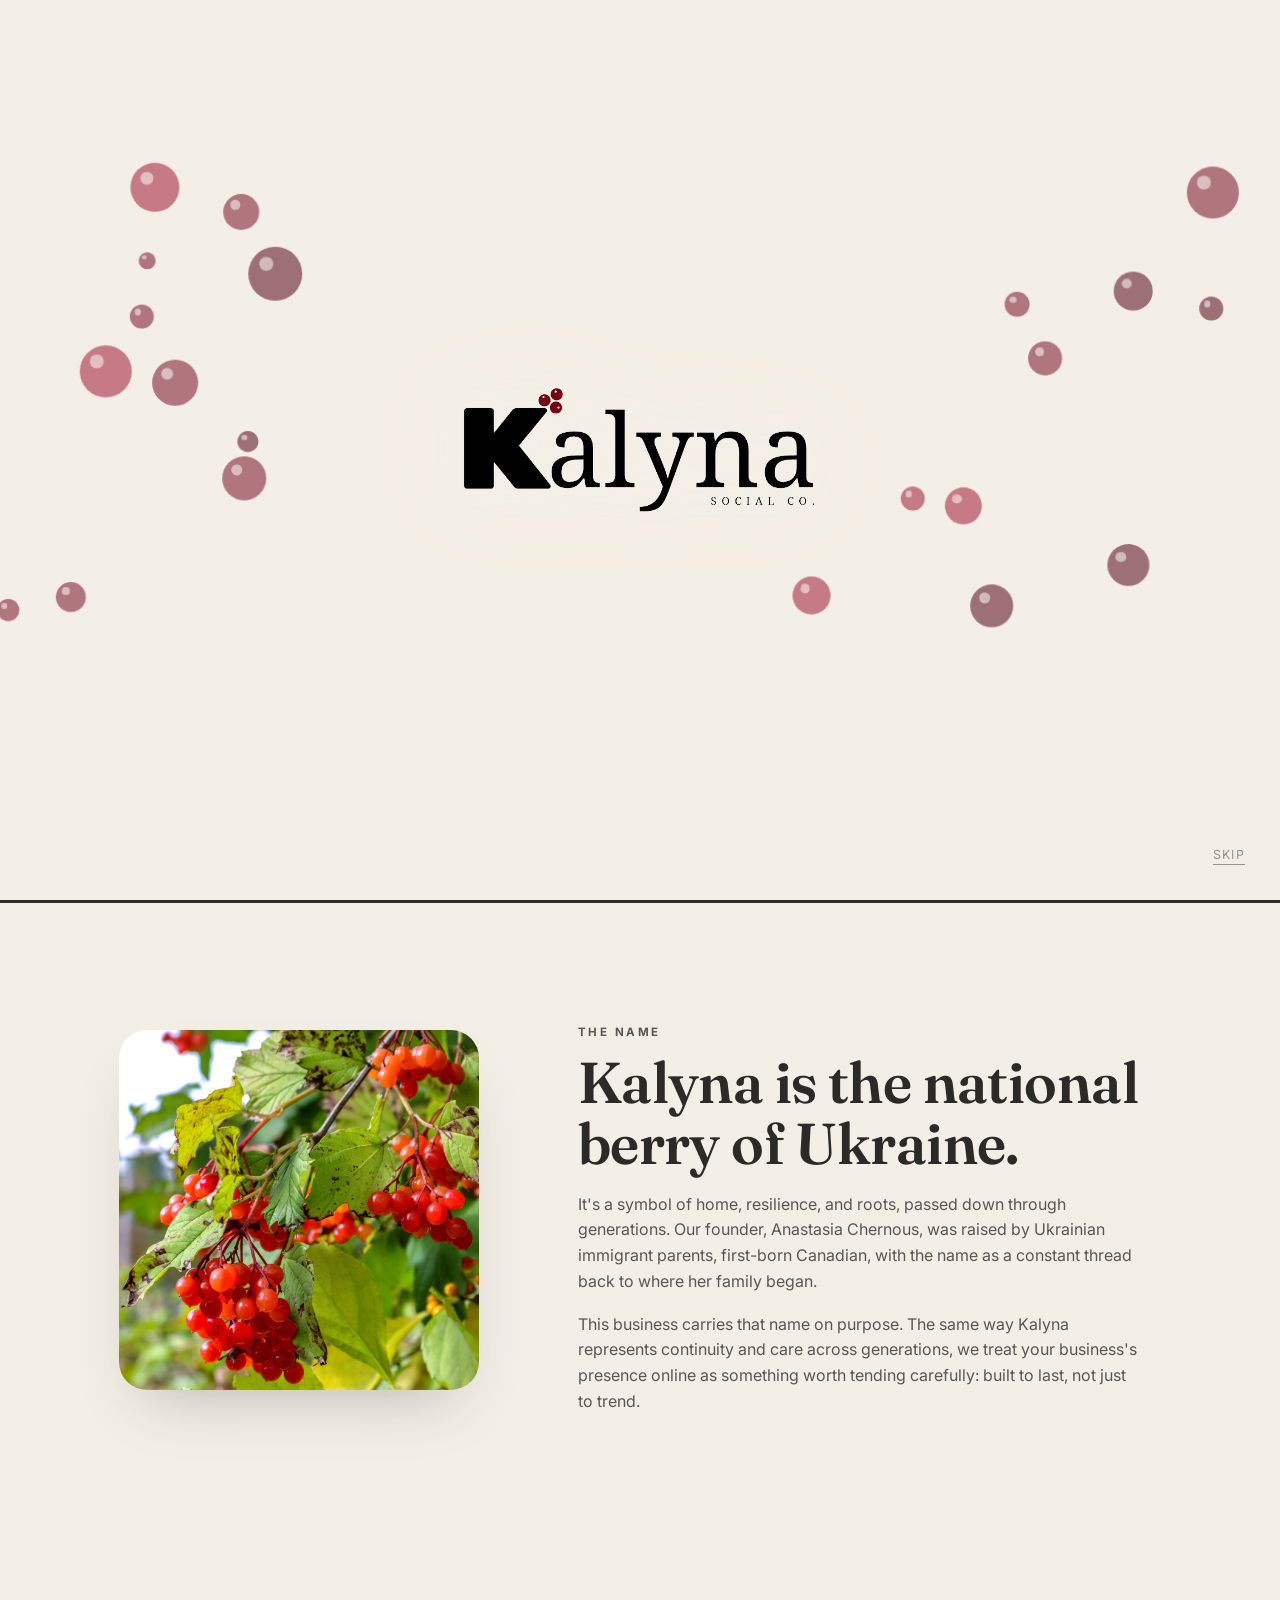
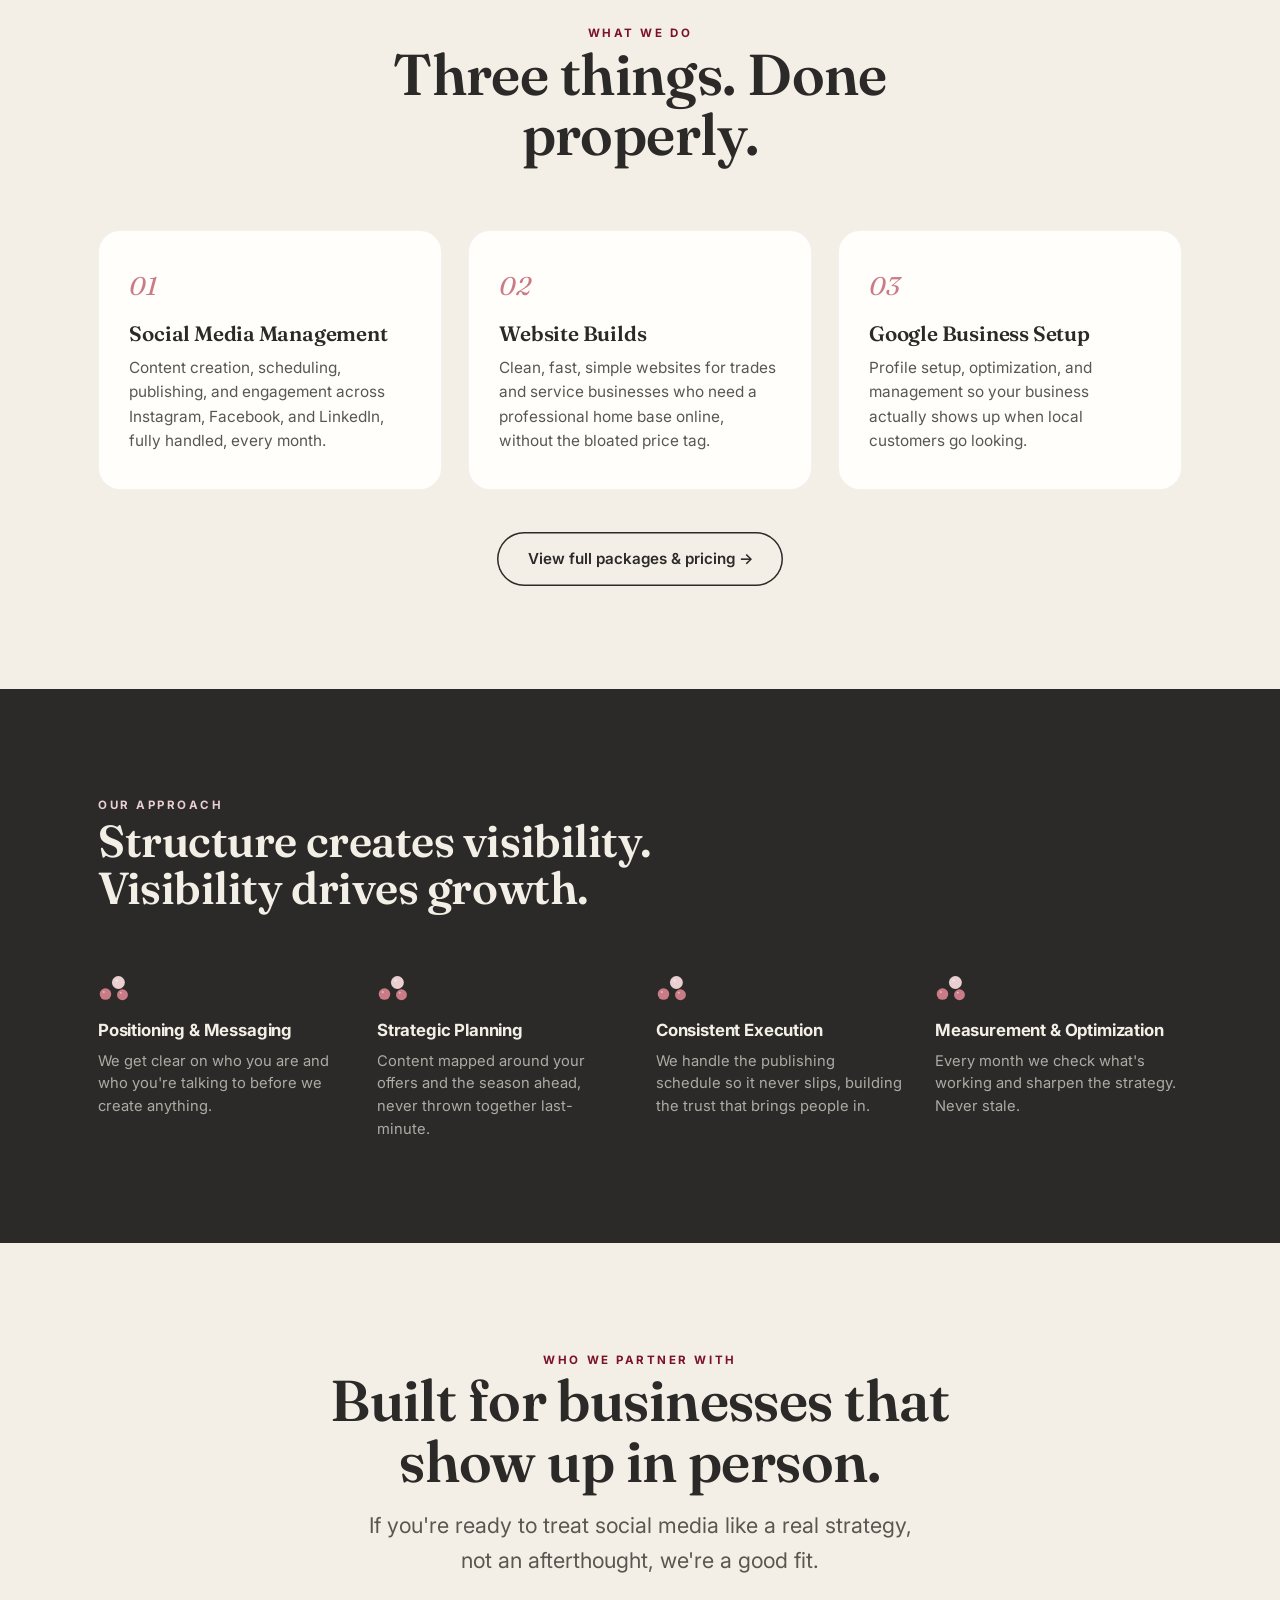
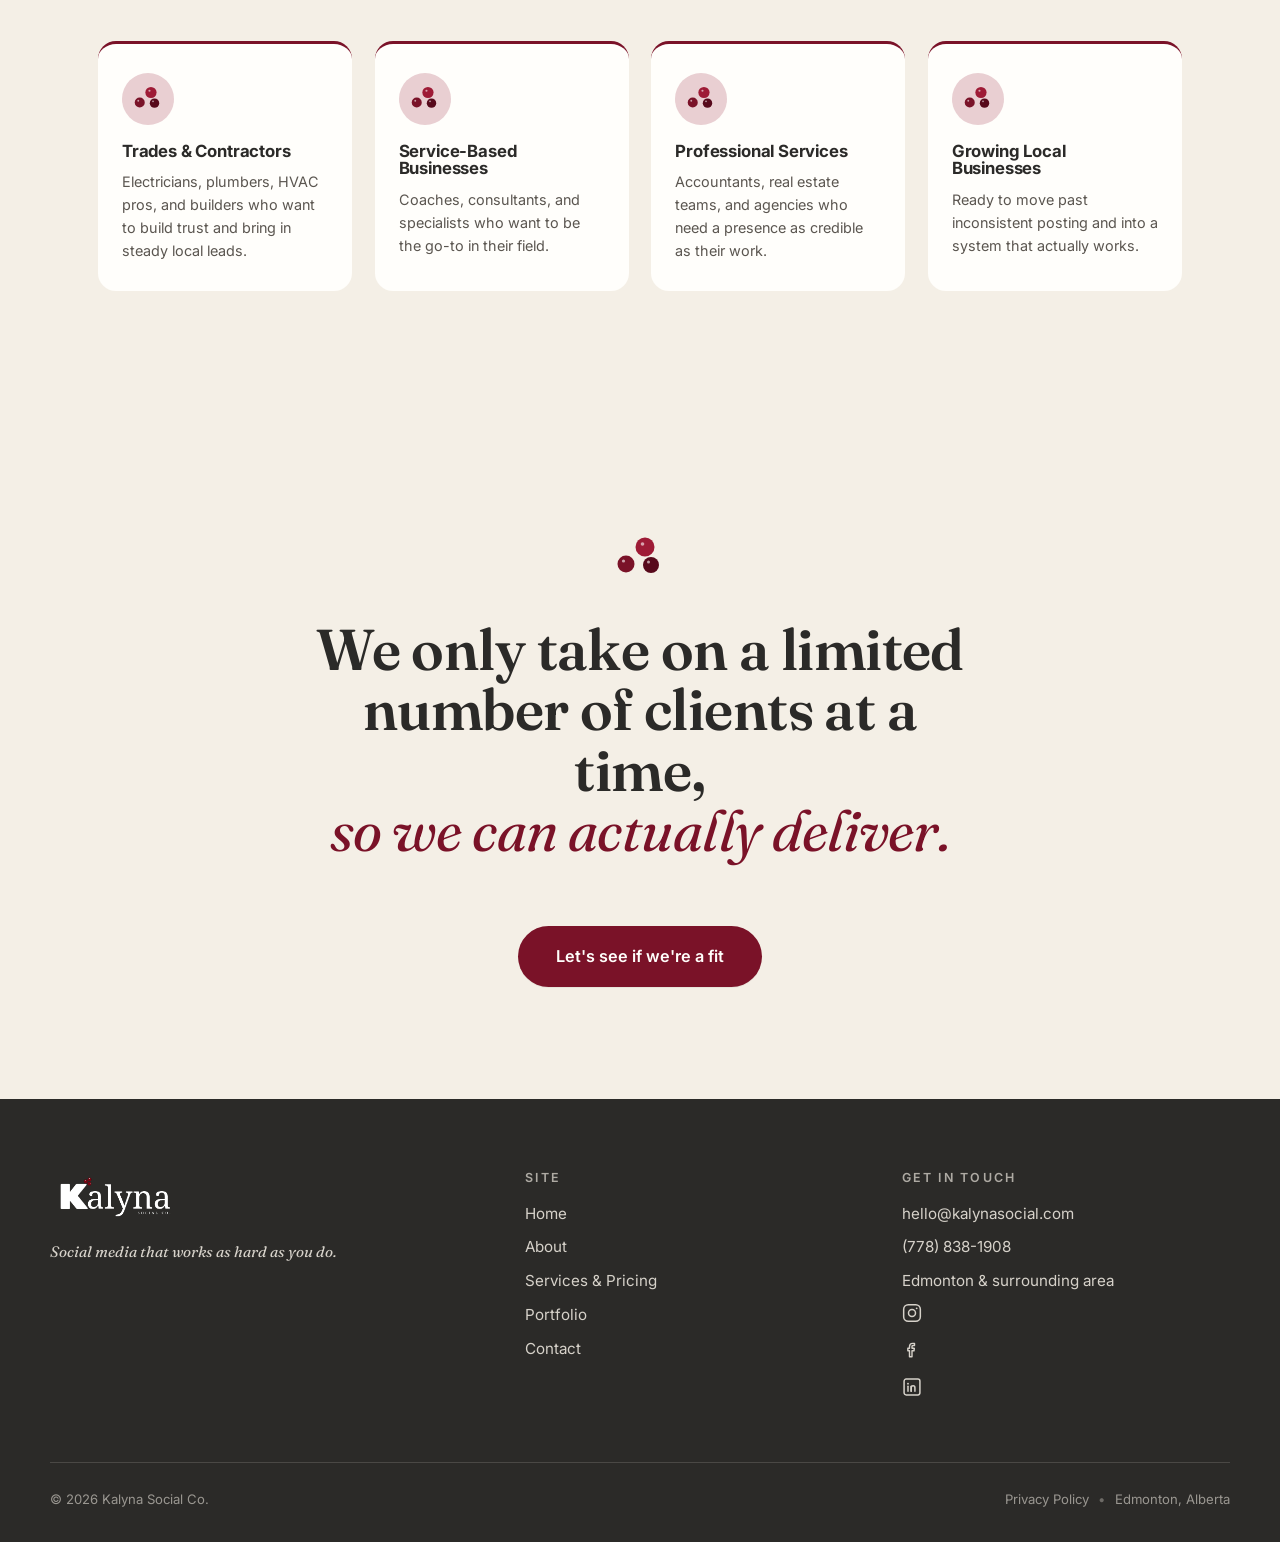
==== commit f8df7a08: "new mobile site actually this time" ====
--- a/index.html
+++ b/index.html
@@ -35,6 +35,11 @@
       <li><a href="services.html">Services</a></li>
       <li><a href="portfolio.html">Portfolio</a></li>
       <li><a href="contact.html" class="nav-cta btn btn-primary">Let's Talk</a></li>
+      <li class="nav-social">
+        <a href="https://www.instagram.com/kalynasocial" target="_blank" rel="noopener" aria-label="Kalyna Social on Instagram"><svg width="20" height="20" viewBox="0 0 24 24" fill="none"><rect x="2" y="2" width="20" height="20" rx="5.5" stroke="currentColor" stroke-width="1.8"/><circle cx="12" cy="12" r="4.2" stroke="currentColor" stroke-width="1.8"/><circle cx="17.6" cy="6.4" r="1.1" fill="currentColor"/></svg></a>
+        <a href="https://www.facebook.com/profile.php?id=61588219327180" target="_blank" rel="noopener" aria-label="Kalyna Social on Facebook"><svg width="20" height="20" viewBox="0 0 24 24" fill="none"><path d="M15 4h-2.2C10.1 4 9 5.4 9 7.8V10H7v3h2v7h3v-7h2.4l.4-3H12V8c0-.9.3-1.4 1.4-1.4H15V4Z" stroke="currentColor" stroke-width="1.7" stroke-linejoin="round"/></svg></a>
+        <a href="https://www.linkedin.com/company/kalynasocial" target="_blank" rel="noopener" aria-label="Kalyna Social on LinkedIn"><svg width="20" height="20" viewBox="0 0 24 24" fill="none"><rect x="2.5" y="2.5" width="19" height="19" rx="2.5" stroke="currentColor" stroke-width="1.8"/><circle cx="7.2" cy="8" r="1.15" fill="currentColor"/><line x1="7.2" y1="11" x2="7.2" y2="17" stroke="currentColor" stroke-width="1.8" stroke-linecap="round"/><path d="M11 17v-4c0-1.4 1-2.4 2.4-2.4s2.1 1 2.1 2.4v4" stroke="currentColor" stroke-width="1.8" stroke-linecap="round" stroke-linejoin="round"/><line x1="11" y1="11" x2="11" y2="17" stroke="currentColor" stroke-width="1.8" stroke-linecap="round"/></svg></a>
+      </li>
     </ul>
   </nav>
   <button class="nav-toggle" aria-label="Toggle menu">
@@ -170,22 +175,22 @@
       </div>
       <div class="approach-steps reveal-stagger">
         <div class="step stagger-item">
-          <span class="step-mark"><svg viewBox="0 0 24 24" width="26" height="26" fill="none" stroke="var(--rose-pale)" stroke-width="1.8" stroke-linecap="round" stroke-linejoin="round"><circle cx="10.5" cy="10.5" r="6.5"/><line x1="15.3" y1="15.3" x2="20.5" y2="20.5"/></svg></span>
+          <span class="step-mark"><svg viewBox="0 0 50 44" width="34" height="30" xmlns="http://www.w3.org/2000/svg"><circle cx="11" cy="28" r="8.5" fill="var(--rose)"/><circle cx="30" cy="11" r="9.5" fill="var(--rose-pale)"/><circle cx="36" cy="29" r="8" fill="var(--rose)"/><circle cx="8.5" cy="25" r="1.6" fill="rgba(255,255,255,0.45)"/><circle cx="27.5" cy="8" r="1.8" fill="rgba(255,255,255,0.45)"/><circle cx="33.5" cy="26" r="1.5" fill="rgba(255,255,255,0.45)"/></svg></span>
           <h4>Positioning &amp; Messaging</h4>
           <p>We get clear on who you are and who you're talking to before we create anything.</p>
         </div>
         <div class="step stagger-item">
-          <span class="step-mark"><svg viewBox="0 0 24 24" width="26" height="26" fill="none" stroke="var(--rose-pale)" stroke-width="1.8" stroke-linecap="round" stroke-linejoin="round"><rect x="3.5" y="5" width="17" height="16" rx="2"/><line x1="3.5" y1="9.5" x2="20.5" y2="9.5"/><line x1="8" y1="2.5" x2="8" y2="6.5"/><line x1="16" y1="2.5" x2="16" y2="6.5"/></svg></span>
+          <span class="step-mark"><svg viewBox="0 0 50 44" width="34" height="30" xmlns="http://www.w3.org/2000/svg"><circle cx="11" cy="28" r="8.5" fill="var(--rose)"/><circle cx="30" cy="11" r="9.5" fill="var(--rose-pale)"/><circle cx="36" cy="29" r="8" fill="var(--rose)"/><circle cx="8.5" cy="25" r="1.6" fill="rgba(255,255,255,0.45)"/><circle cx="27.5" cy="8" r="1.8" fill="rgba(255,255,255,0.45)"/><circle cx="33.5" cy="26" r="1.5" fill="rgba(255,255,255,0.45)"/></svg></span>
           <h4>Strategic Planning</h4>
           <p>Content mapped around your offers and the season ahead, never thrown together last-minute.</p>
         </div>
         <div class="step stagger-item">
-          <span class="step-mark"><svg viewBox="0 0 24 24" width="26" height="26" fill="none" stroke="var(--rose-pale)" stroke-width="1.8" stroke-linecap="round" stroke-linejoin="round"><circle cx="12" cy="12" r="9.5"/><polyline points="7.5,12.5 10.5,15.5 16.5,9"/></svg></span>
+          <span class="step-mark"><svg viewBox="0 0 50 44" width="34" height="30" xmlns="http://www.w3.org/2000/svg"><circle cx="11" cy="28" r="8.5" fill="var(--rose)"/><circle cx="30" cy="11" r="9.5" fill="var(--rose-pale)"/><circle cx="36" cy="29" r="8" fill="var(--rose)"/><circle cx="8.5" cy="25" r="1.6" fill="rgba(255,255,255,0.45)"/><circle cx="27.5" cy="8" r="1.8" fill="rgba(255,255,255,0.45)"/><circle cx="33.5" cy="26" r="1.5" fill="rgba(255,255,255,0.45)"/></svg></span>
           <h4>Consistent Execution</h4>
           <p>We handle the publishing schedule so it never slips, building the trust that brings people in.</p>
         </div>
         <div class="step stagger-item">
-          <span class="step-mark"><svg viewBox="0 0 24 24" width="26" height="26" fill="none" stroke="var(--rose-pale)" stroke-width="1.8" stroke-linecap="round" stroke-linejoin="round"><polyline points="3,17 9,11 13,15 21,6"/><polyline points="15,6 21,6 21,12"/></svg></span>
+          <span class="step-mark"><svg viewBox="0 0 50 44" width="34" height="30" xmlns="http://www.w3.org/2000/svg"><circle cx="11" cy="28" r="8.5" fill="var(--rose)"/><circle cx="30" cy="11" r="9.5" fill="var(--rose-pale)"/><circle cx="36" cy="29" r="8" fill="var(--rose)"/><circle cx="8.5" cy="25" r="1.6" fill="rgba(255,255,255,0.45)"/><circle cx="27.5" cy="8" r="1.8" fill="rgba(255,255,255,0.45)"/><circle cx="33.5" cy="26" r="1.5" fill="rgba(255,255,255,0.45)"/></svg></span>
           <h4>Measurement &amp; Optimization</h4>
           <p>Every month we check what's working and sharpen the strategy. Never stale.</p>
         </div>
@@ -203,45 +208,22 @@
       </div>
       <div class="partners-grid reveal-stagger">
         <div class="partner-card stagger-item">
-          <div class="partner-icon">
-            <svg viewBox="0 0 48 48" width="28" height="28" fill="none" stroke="var(--berry)" stroke-width="1.8" stroke-linecap="round" stroke-linejoin="round">
-              <path d="M24 6 L40 14 V22 C40 32 33 39 24 42 C15 39 8 32 8 22 V14 Z"/>
-              <path d="M17 24 L22 29 L32 18"/>
-            </svg>
-          </div>
+          <div class="partner-icon"><svg viewBox="0 0 50 44" width="30" height="26" xmlns="http://www.w3.org/2000/svg"><circle cx="11" cy="28" r="8.5" fill="var(--berry)"/><circle cx="30" cy="11" r="9.5" fill="var(--berry-bright)"/><circle cx="36" cy="29" r="8" fill="var(--berry-deep)"/><circle cx="8.5" cy="25" r="1.6" fill="rgba(255,255,255,0.6)"/><circle cx="27.5" cy="8" r="1.8" fill="rgba(255,255,255,0.6)"/><circle cx="33.5" cy="26" r="1.5" fill="rgba(255,255,255,0.6)"/></svg></div>
           <h4>Trades &amp; Contractors</h4>
           <p>Electricians, plumbers, HVAC pros, and builders who want to build trust and bring in steady local leads.</p>
         </div>
         <div class="partner-card stagger-item">
-          <div class="partner-icon">
-            <svg viewBox="0 0 48 48" width="28" height="28" fill="none" stroke="var(--berry)" stroke-width="1.8" stroke-linecap="round" stroke-linejoin="round">
-              <circle cx="24" cy="24" r="5.5"/>
-              <path d="M24 6 V13 M24 35 V42 M6 24 H13 M35 24 H42 M11.5 11.5 L16.5 16.5 M31.5 31.5 L36.5 36.5 M36.5 11.5 L31.5 16.5 M16.5 31.5 L11.5 36.5"/>
-            </svg>
-          </div>
+          <div class="partner-icon"><svg viewBox="0 0 50 44" width="30" height="26" xmlns="http://www.w3.org/2000/svg"><circle cx="11" cy="28" r="8.5" fill="var(--berry)"/><circle cx="30" cy="11" r="9.5" fill="var(--berry-bright)"/><circle cx="36" cy="29" r="8" fill="var(--berry-deep)"/><circle cx="8.5" cy="25" r="1.6" fill="rgba(255,255,255,0.6)"/><circle cx="27.5" cy="8" r="1.8" fill="rgba(255,255,255,0.6)"/><circle cx="33.5" cy="26" r="1.5" fill="rgba(255,255,255,0.6)"/></svg></div>
           <h4>Service-Based Businesses</h4>
           <p>Coaches, consultants, and specialists who want to be the go-to in their field.</p>
         </div>
         <div class="partner-card stagger-item">
-          <div class="partner-icon">
-            <svg viewBox="0 0 48 48" width="28" height="28" fill="none" stroke="var(--berry)" stroke-width="1.8" stroke-linecap="round" stroke-linejoin="round">
-              <rect x="9" y="18" width="30" height="22" rx="1.5"/>
-              <path d="M17 18 V11 C17 8.8 18.8 7 21 7 H27 C29.2 7 31 8.8 31 11 V18"/>
-              <line x1="9" y1="27" x2="39" y2="27"/>
-              <line x1="21" y1="27" x2="21" y2="32"/>
-              <line x1="27" y1="27" x2="27" y2="32"/>
-            </svg>
-          </div>
+          <div class="partner-icon"><svg viewBox="0 0 50 44" width="30" height="26" xmlns="http://www.w3.org/2000/svg"><circle cx="11" cy="28" r="8.5" fill="var(--berry)"/><circle cx="30" cy="11" r="9.5" fill="var(--berry-bright)"/><circle cx="36" cy="29" r="8" fill="var(--berry-deep)"/><circle cx="8.5" cy="25" r="1.6" fill="rgba(255,255,255,0.6)"/><circle cx="27.5" cy="8" r="1.8" fill="rgba(255,255,255,0.6)"/><circle cx="33.5" cy="26" r="1.5" fill="rgba(255,255,255,0.6)"/></svg></div>
           <h4>Professional Services</h4>
           <p>Accountants, real estate teams, and agencies who need a presence as credible as their work.</p>
         </div>
         <div class="partner-card stagger-item">
-          <div class="partner-icon">
-            <svg viewBox="0 0 48 48" width="28" height="28" fill="none" stroke="var(--berry)" stroke-width="1.8" stroke-linecap="round" stroke-linejoin="round">
-              <path d="M6 38 L16 23 L24 31 L32 16 L42 30"/>
-              <path d="M34 16 H42 V24"/>
-            </svg>
-          </div>
+          <div class="partner-icon"><svg viewBox="0 0 50 44" width="30" height="26" xmlns="http://www.w3.org/2000/svg"><circle cx="11" cy="28" r="8.5" fill="var(--berry)"/><circle cx="30" cy="11" r="9.5" fill="var(--berry-bright)"/><circle cx="36" cy="29" r="8" fill="var(--berry-deep)"/><circle cx="8.5" cy="25" r="1.6" fill="rgba(255,255,255,0.6)"/><circle cx="27.5" cy="8" r="1.8" fill="rgba(255,255,255,0.6)"/><circle cx="33.5" cy="26" r="1.5" fill="rgba(255,255,255,0.6)"/></svg></div>
           <h4>Growing Local Businesses</h4>
           <p>Ready to move past inconsistent posting and into a system that actually works.</p>
         </div>
@@ -282,6 +264,11 @@
       <a href="mailto:hello@kalynasocial.com">hello@kalynasocial.com</a>
       <a href="tel:7788381908">(778) 838-1908</a>
       <p>Edmonton &amp; surrounding area</p>
+      <div class="footer-social">
+        <a href="https://www.instagram.com/kalynasocial" target="_blank" rel="noopener" aria-label="Kalyna Social on Instagram"><svg width="20" height="20" viewBox="0 0 24 24" fill="none"><rect x="2" y="2" width="20" height="20" rx="5.5" stroke="currentColor" stroke-width="1.8"/><circle cx="12" cy="12" r="4.2" stroke="currentColor" stroke-width="1.8"/><circle cx="17.6" cy="6.4" r="1.1" fill="currentColor"/></svg></a>
+        <a href="https://www.facebook.com/profile.php?id=61588219327180" target="_blank" rel="noopener" aria-label="Kalyna Social on Facebook"><svg width="20" height="20" viewBox="0 0 24 24" fill="none"><path d="M15 4h-2.2C10.1 4 9 5.4 9 7.8V10H7v3h2v7h3v-7h2.4l.4-3H12V8c0-.9.3-1.4 1.4-1.4H15V4Z" stroke="currentColor" stroke-width="1.7" stroke-linejoin="round"/></svg></a>
+        <a href="https://www.linkedin.com/company/kalynasocial" target="_blank" rel="noopener" aria-label="Kalyna Social on LinkedIn"><svg width="20" height="20" viewBox="0 0 24 24" fill="none"><rect x="2.5" y="2.5" width="19" height="19" rx="2.5" stroke="currentColor" stroke-width="1.8"/><circle cx="7.2" cy="8" r="1.15" fill="currentColor"/><line x1="7.2" y1="11" x2="7.2" y2="17" stroke="currentColor" stroke-width="1.8" stroke-linecap="round"/><path d="M11 17v-4c0-1.4 1-2.4 2.4-2.4s2.1 1 2.1 2.4v4" stroke="currentColor" stroke-width="1.8" stroke-linecap="round" stroke-linejoin="round"/><line x1="11" y1="11" x2="11" y2="17" stroke="currentColor" stroke-width="1.8" stroke-linecap="round"/></svg></a>
+      </div>
     </div>
   </div>
   <div class="footer-bottom">
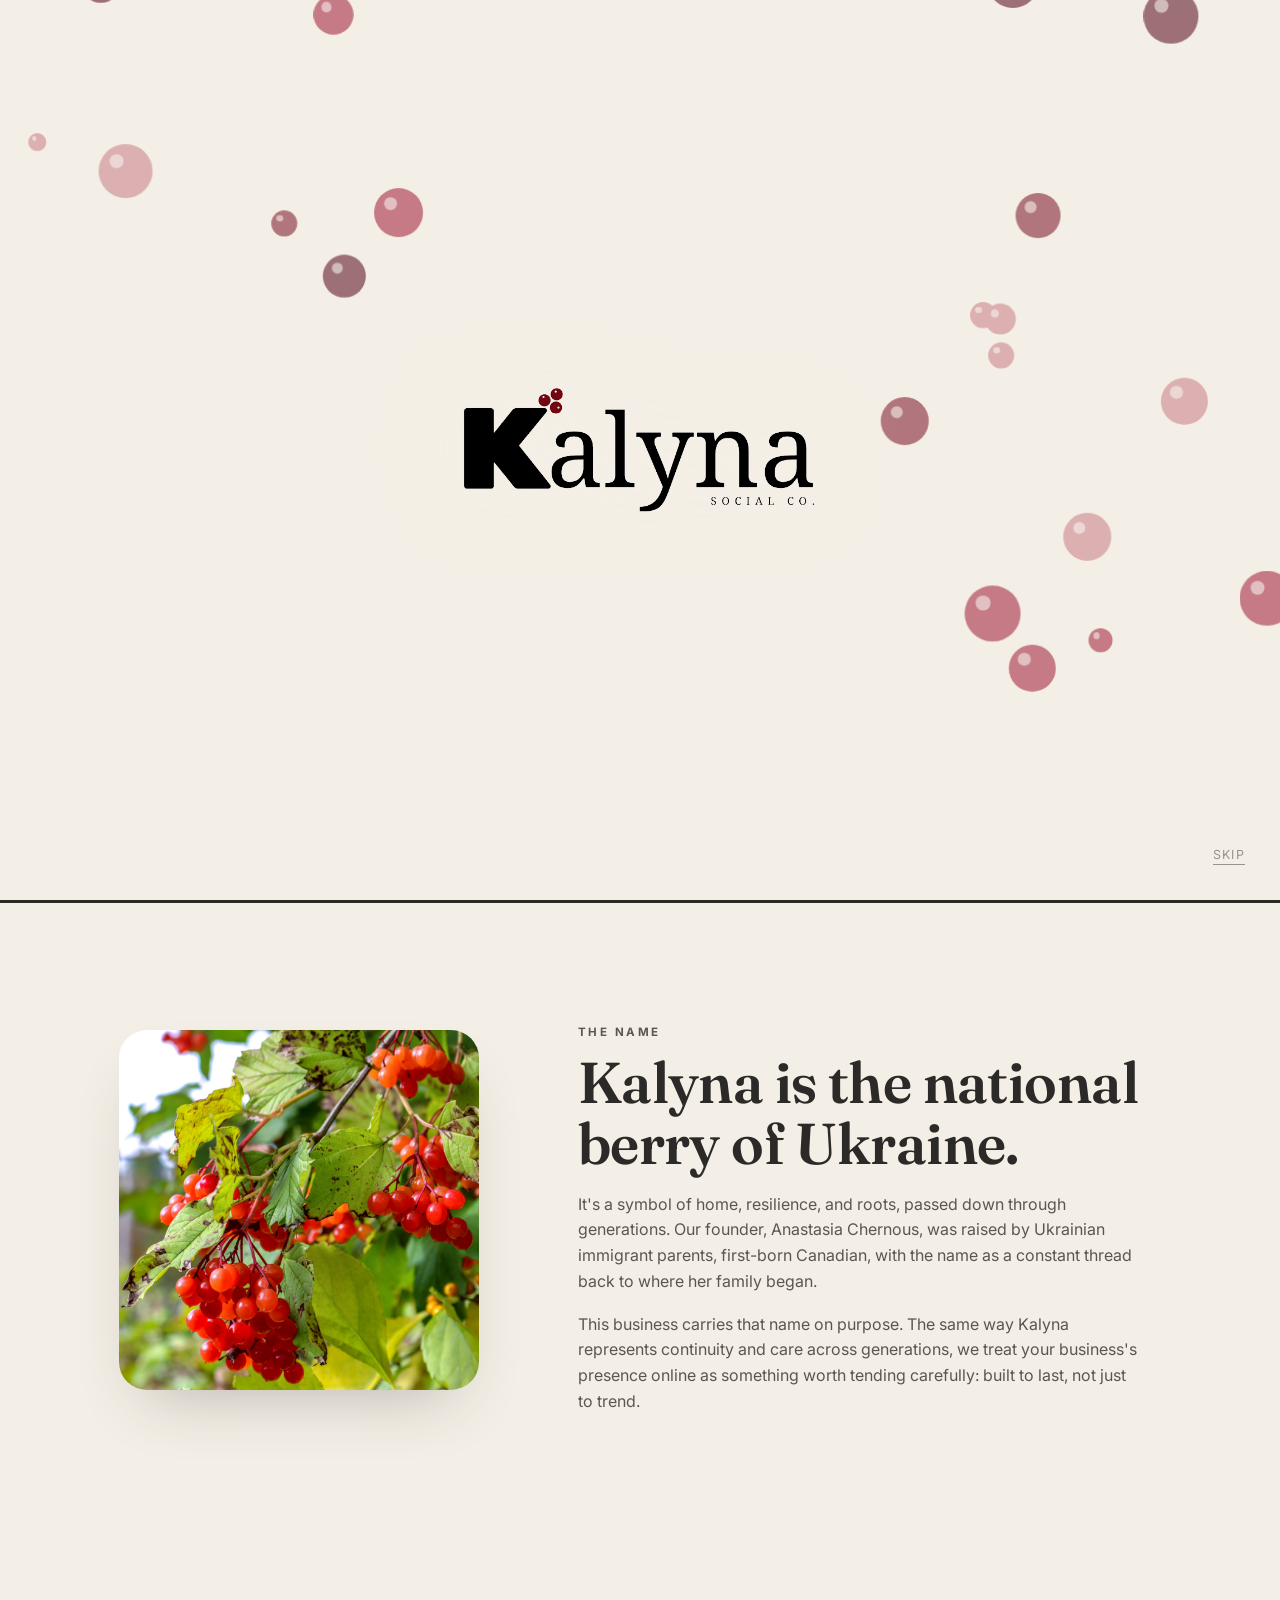
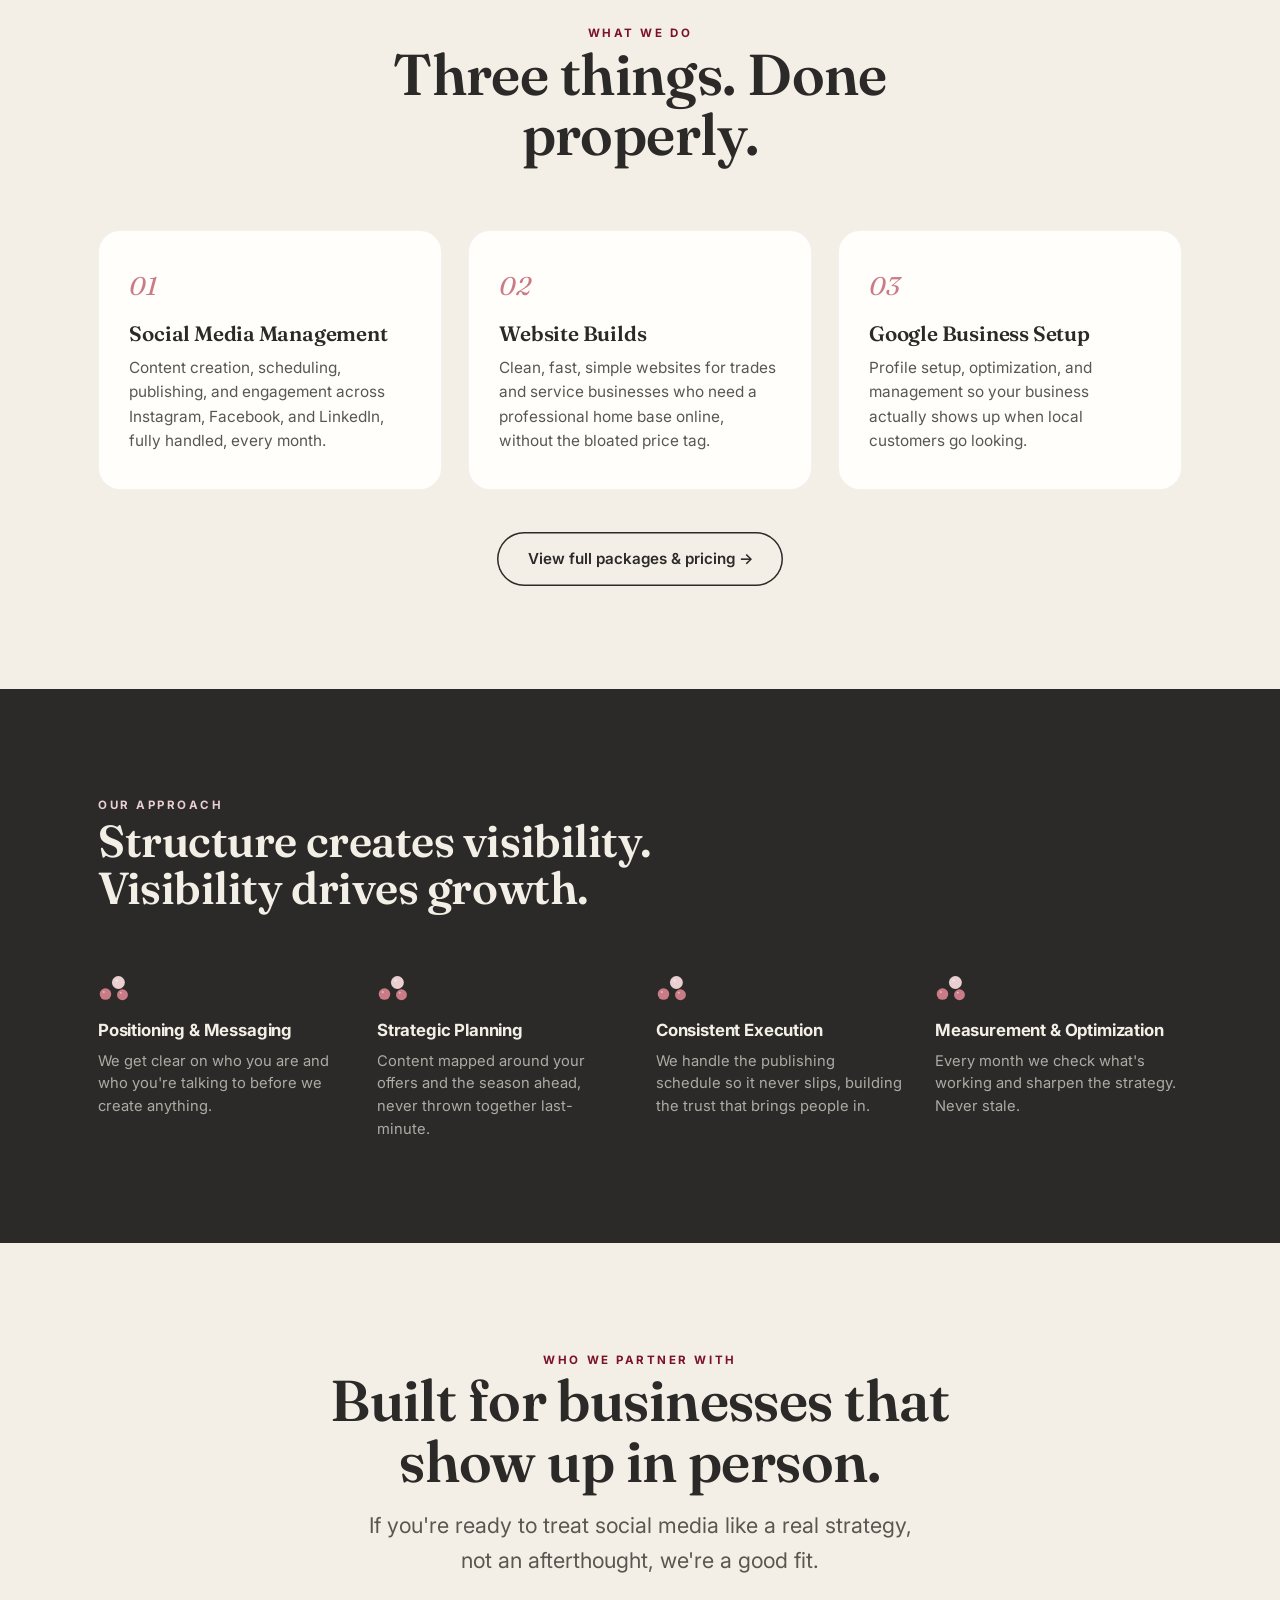
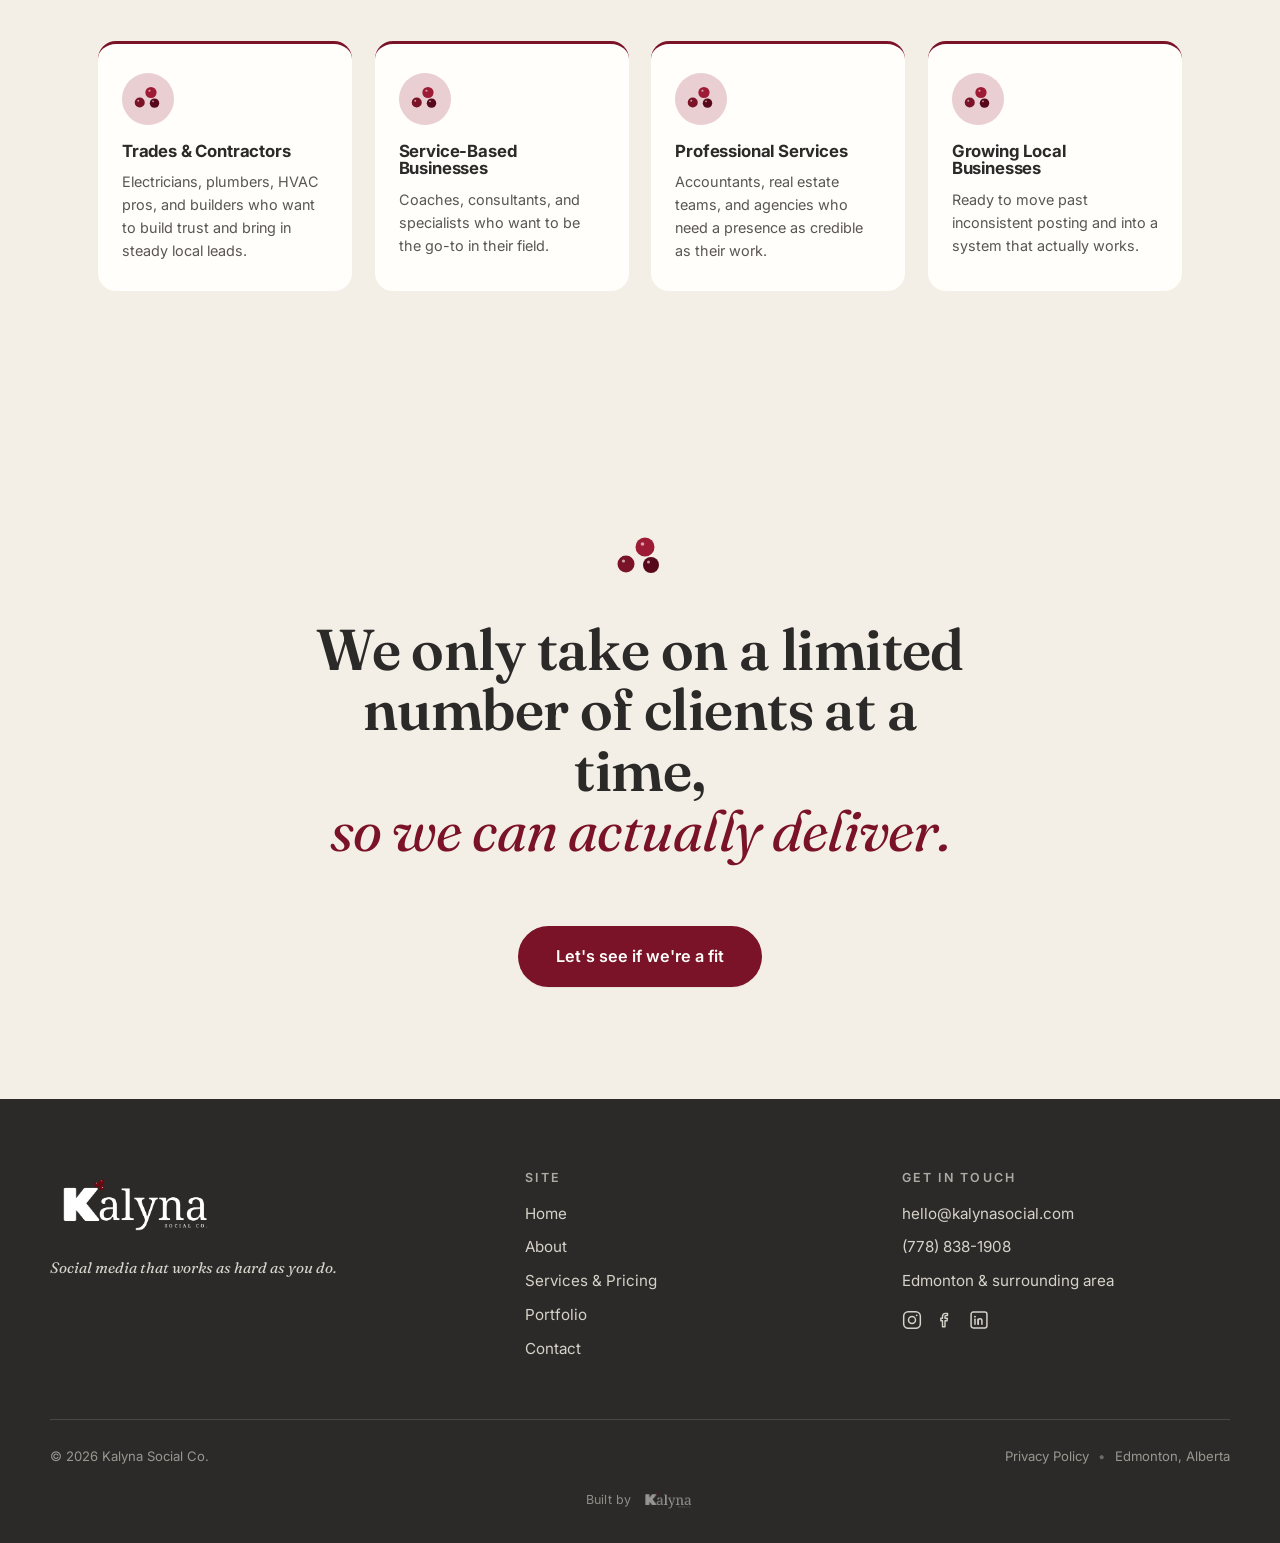
==== commit 5a883ccb: "Site updates: logos, footer credit, contact pre-fill, Suluu portfolio - Enlarge header and footer lo" ====
--- a/index.html
+++ b/index.html
@@ -275,6 +275,10 @@
     <span>© 2026 Kalyna Social Co.</span>
     <span class="footer-bottom-right"><a href="privacy.html">Privacy Policy</a><span class="footer-dot">•</span>Edmonton, Alberta</span>
   </div>
+  <div class="footer-credit">
+    <span>Built by</span>
+    <img src="images/logo-white-transparent.png" alt="Kalyna Social Co.">
+  </div>
 </footer>
 
 <script src="js/main.js"></script>
--- a/css/base.css
+++ b/css/base.css
@@ -225,7 +225,7 @@
   align-items: center;
 }
 .site-header .logo-link img {
-  height: 46px;
+  height: 60px;
   width: auto;
 }
 
@@ -290,6 +290,20 @@
 .nav-toggle.open span:nth-child(1) { transform: translateY(7px) rotate(45deg); }
 .nav-toggle.open span:nth-child(2) { opacity: 0; }
 .nav-toggle.open span:nth-child(3) { transform: translateY(-7px) rotate(-45deg); }
+
+.nav-social {
+  display: flex;
+  align-items: center;
+  gap: 0.85rem;
+}
+.nav-social a {
+  display: inline-flex;
+  color: var(--ink);
+  padding: 0;
+  transition: color 0.25s var(--ease-out), transform 0.25s var(--ease-out);
+}
+.nav-social a::after { display: none; }
+.nav-social a:hover { color: var(--berry); transform: translateY(-2px); }
 
 @media (max-width: 860px) {
   nav { position: static; }
@@ -311,6 +325,10 @@
   .nav-links a { color: var(--cream); font-size: 1.4rem; font-family: var(--font-display); }
   .nav-links a::after { background: var(--rose); }
   .nav-cta { margin-left: 0; }
+  .nav-social { gap: 1.7rem; margin-top: 0.4rem; }
+  .nav-social a { color: var(--cream); }
+  .nav-social a:hover { color: var(--rose); }
+  .nav-social svg { width: 26px; height: 26px; }
   .nav-toggle { display: flex; }
 }
 
@@ -352,7 +370,21 @@
 }
 .footer-grid a:hover { opacity: 1; color: var(--rose-pale); }
 
-.footer-logo img { height: 52px; margin-bottom: 1.1rem; }
+.footer-social {
+  display: flex;
+  gap: 0.85rem;
+  margin-top: 1rem;
+}
+.footer-social a {
+  display: inline-flex;
+  margin: 0;
+  opacity: 0.85;
+  color: var(--cream);
+  transition: opacity 0.25s, color 0.25s, transform 0.25s var(--ease-out);
+}
+.footer-social a:hover { opacity: 1; color: var(--rose-pale); transform: translateY(-2px); }
+
+.footer-logo img { height: 68px; margin-bottom: 1.1rem; }
 .footer-tagline { font-family: var(--font-display); font-style: italic; opacity: 0.7; font-size: 1.05rem; max-width: 30ch; }
 
 .footer-bottom {
@@ -382,6 +414,24 @@
   opacity: 0.6;
 }
 
+.footer-credit {
+  max-width: var(--container);
+  margin: 1.4rem auto 0;
+  display: flex;
+  align-items: center;
+  justify-content: center;
+  gap: 0.55rem;
+  font-size: 0.78rem;
+  letter-spacing: 0.02em;
+  color: var(--cream);
+  opacity: 0.5;
+}
+.footer-credit img {
+  height: 22px;
+  width: auto;
+  display: inline-block;
+}
+
 @media (max-width: 760px) {
   .footer-grid { grid-template-columns: 1fr; gap: 2.2rem; }
 }
--- a/css/home.css
+++ b/css/home.css
@@ -120,7 +120,7 @@
 
 .stat-rotator .hc-row,
 .stat-rotator .hc-stat-display {
-  transition: opacity 0.45s var(--ease-out);
+  transition: opacity 0.4s var(--ease-out);
 }
 .stat-rotator.fading .hc-row,
 .stat-rotator.fading .hc-stat-display {
@@ -156,7 +156,21 @@
 
 @media (max-width: 900px) {
   .hero-grid { grid-template-columns: 1fr; }
-  .hero-visual { height: 320px; margin-top: 1rem; }
+  /* Taller stage + top/bottom anchoring so the stat card can grow
+     (longer stats wrap) without colliding with the card below it. */
+  .hero-visual { height: 380px; margin-top: 1rem; }
+  .hero-card-1 { top: 0; }
+  .hero-card-2 { top: auto; bottom: 0; right: 0; }
+  /* Soft corner glow that fades on all sides instead of hard-cutting
+     where its box ends on a narrow screen. */
+  .hero::before {
+    width: 65%;
+    height: 32%;
+    top: -4%;
+    right: -12%;
+    background: radial-gradient(ellipse closest-side, var(--rose-pale) 0%, transparent 100%);
+    opacity: 0.45;
+  }
 }
 
 /* ---------- Marquee ---------- */
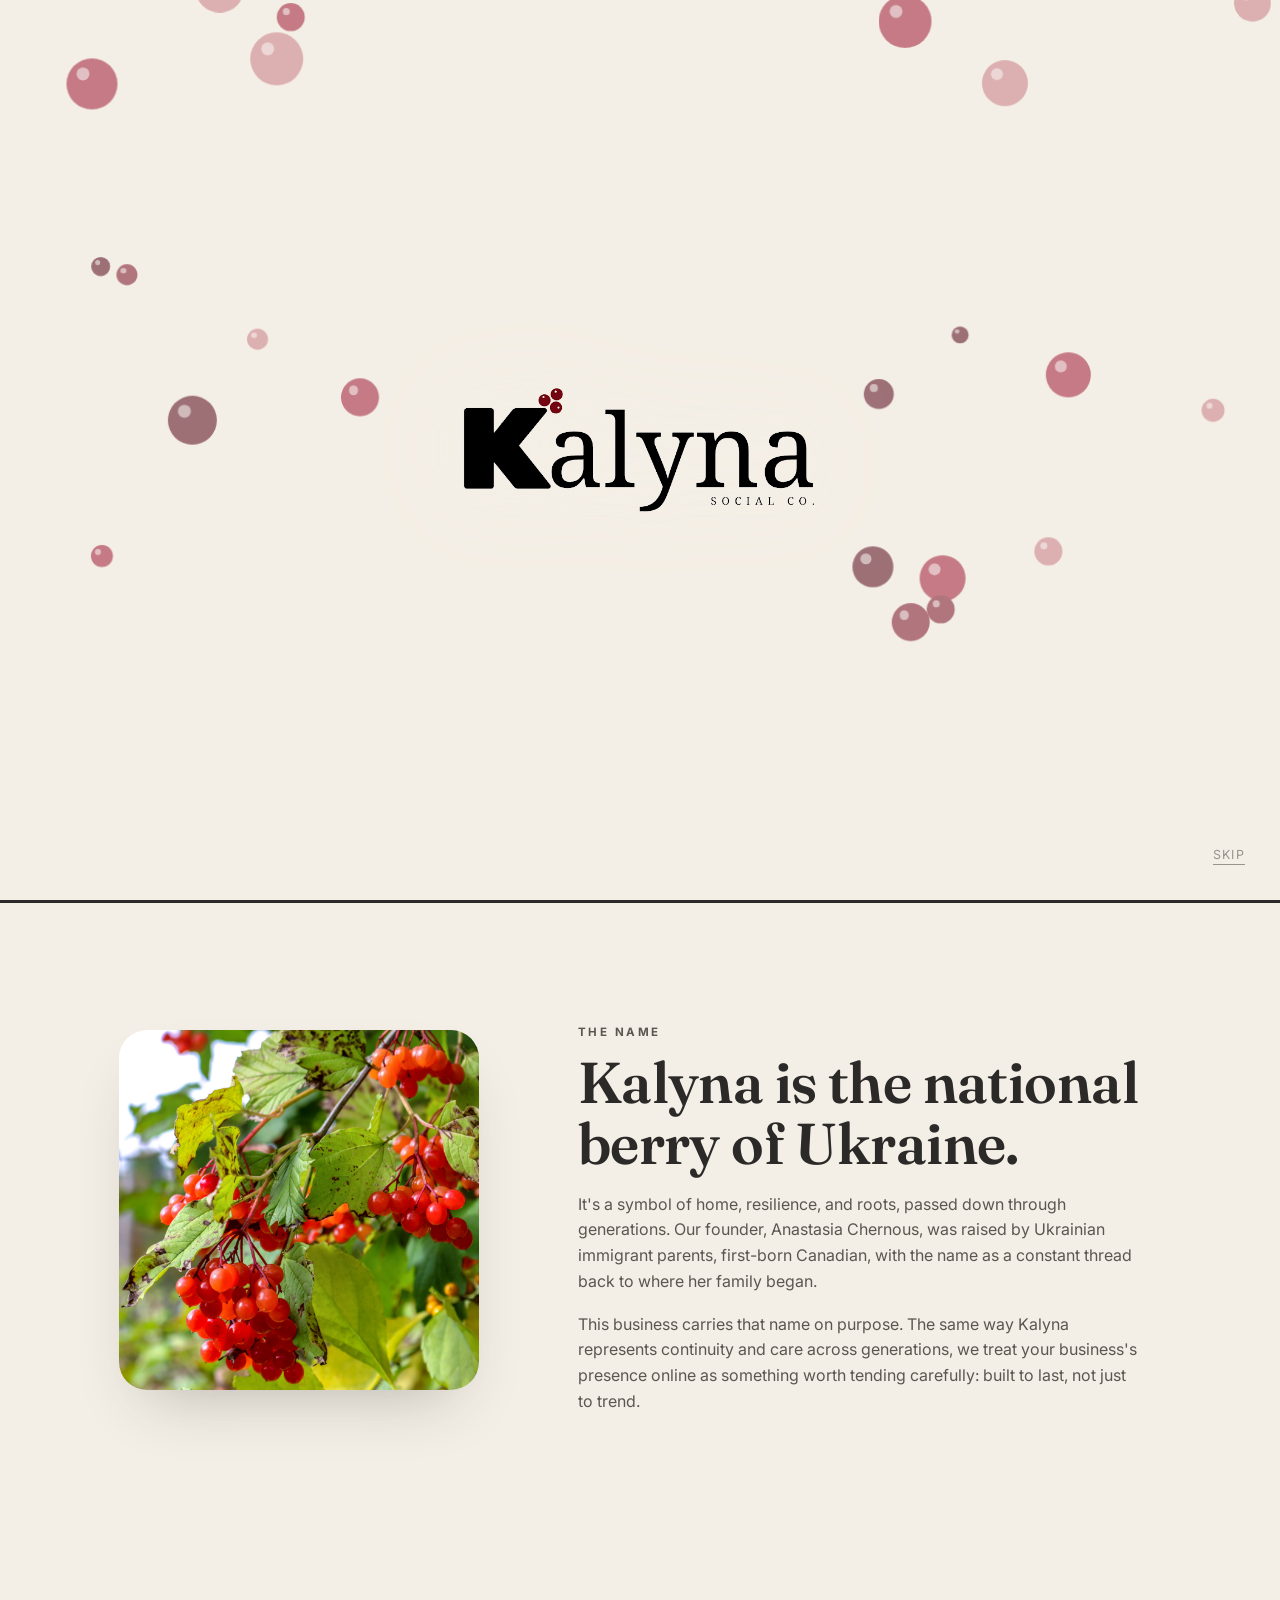
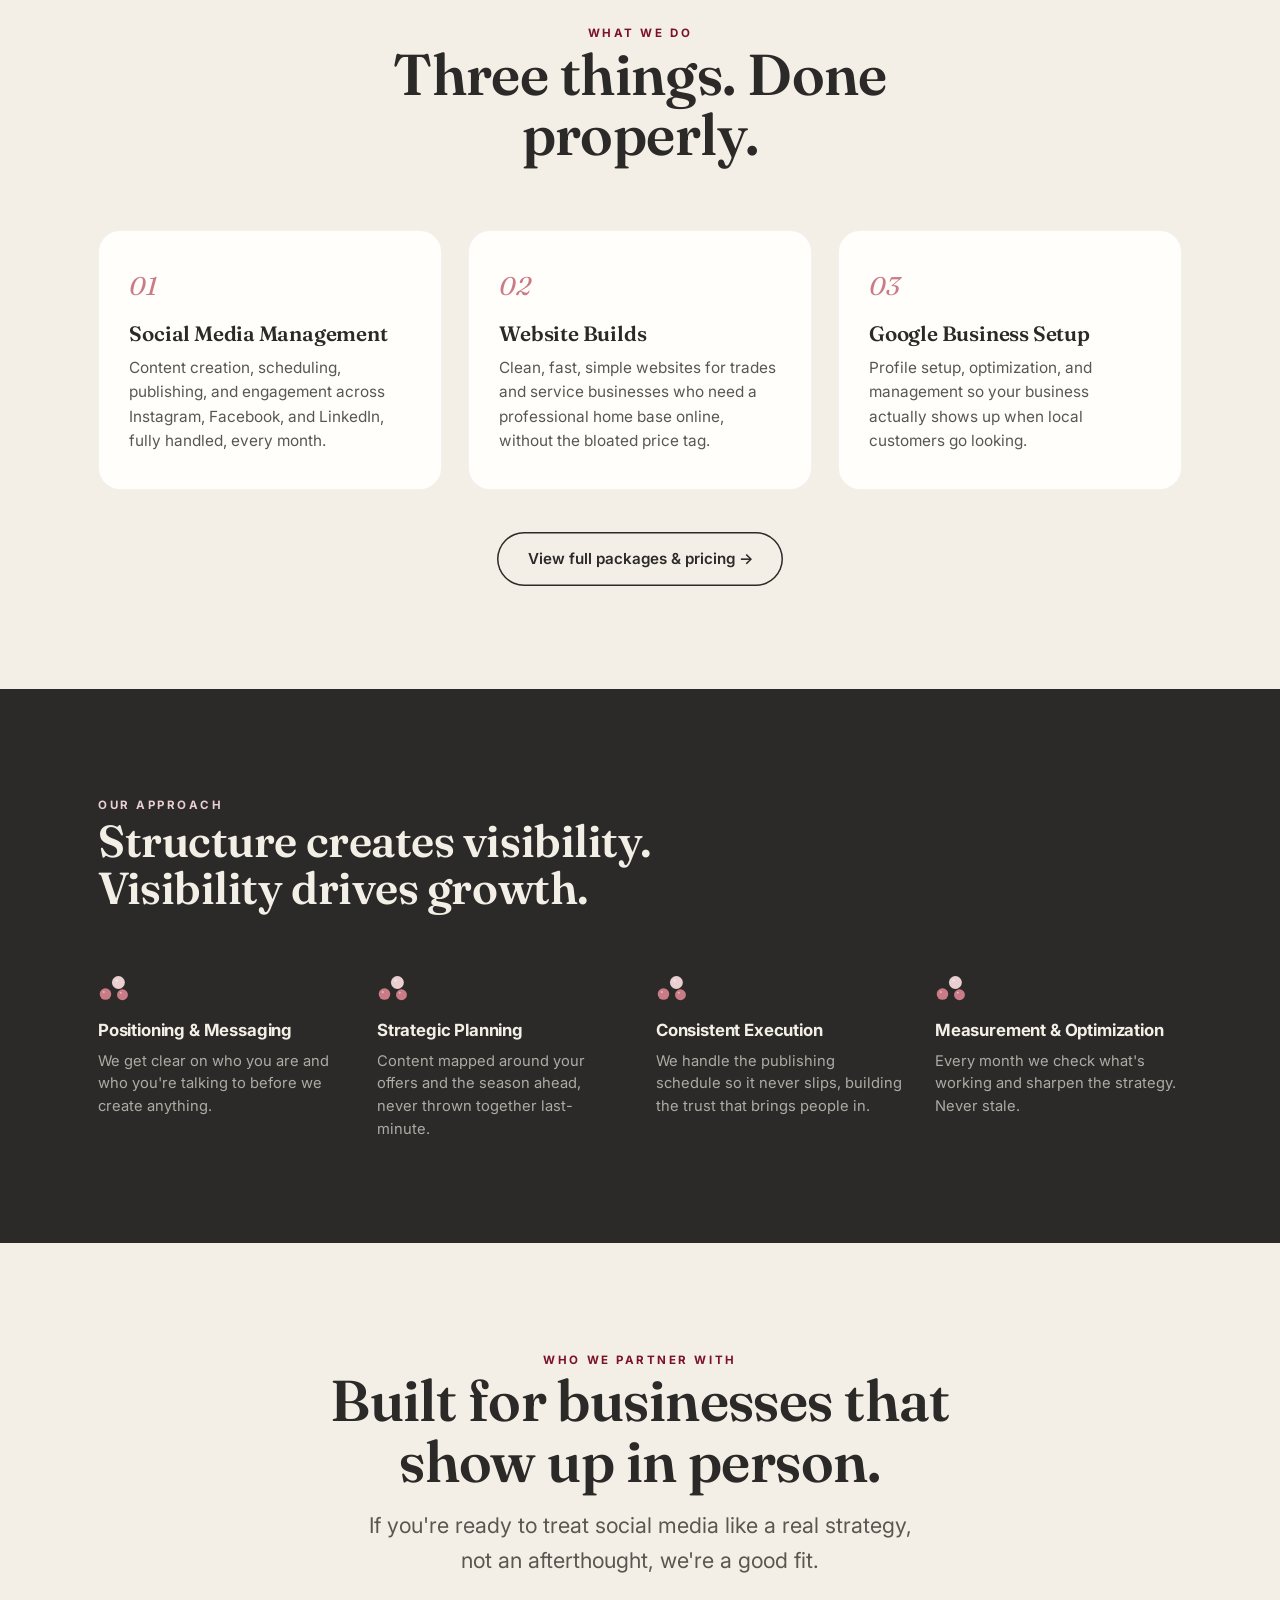
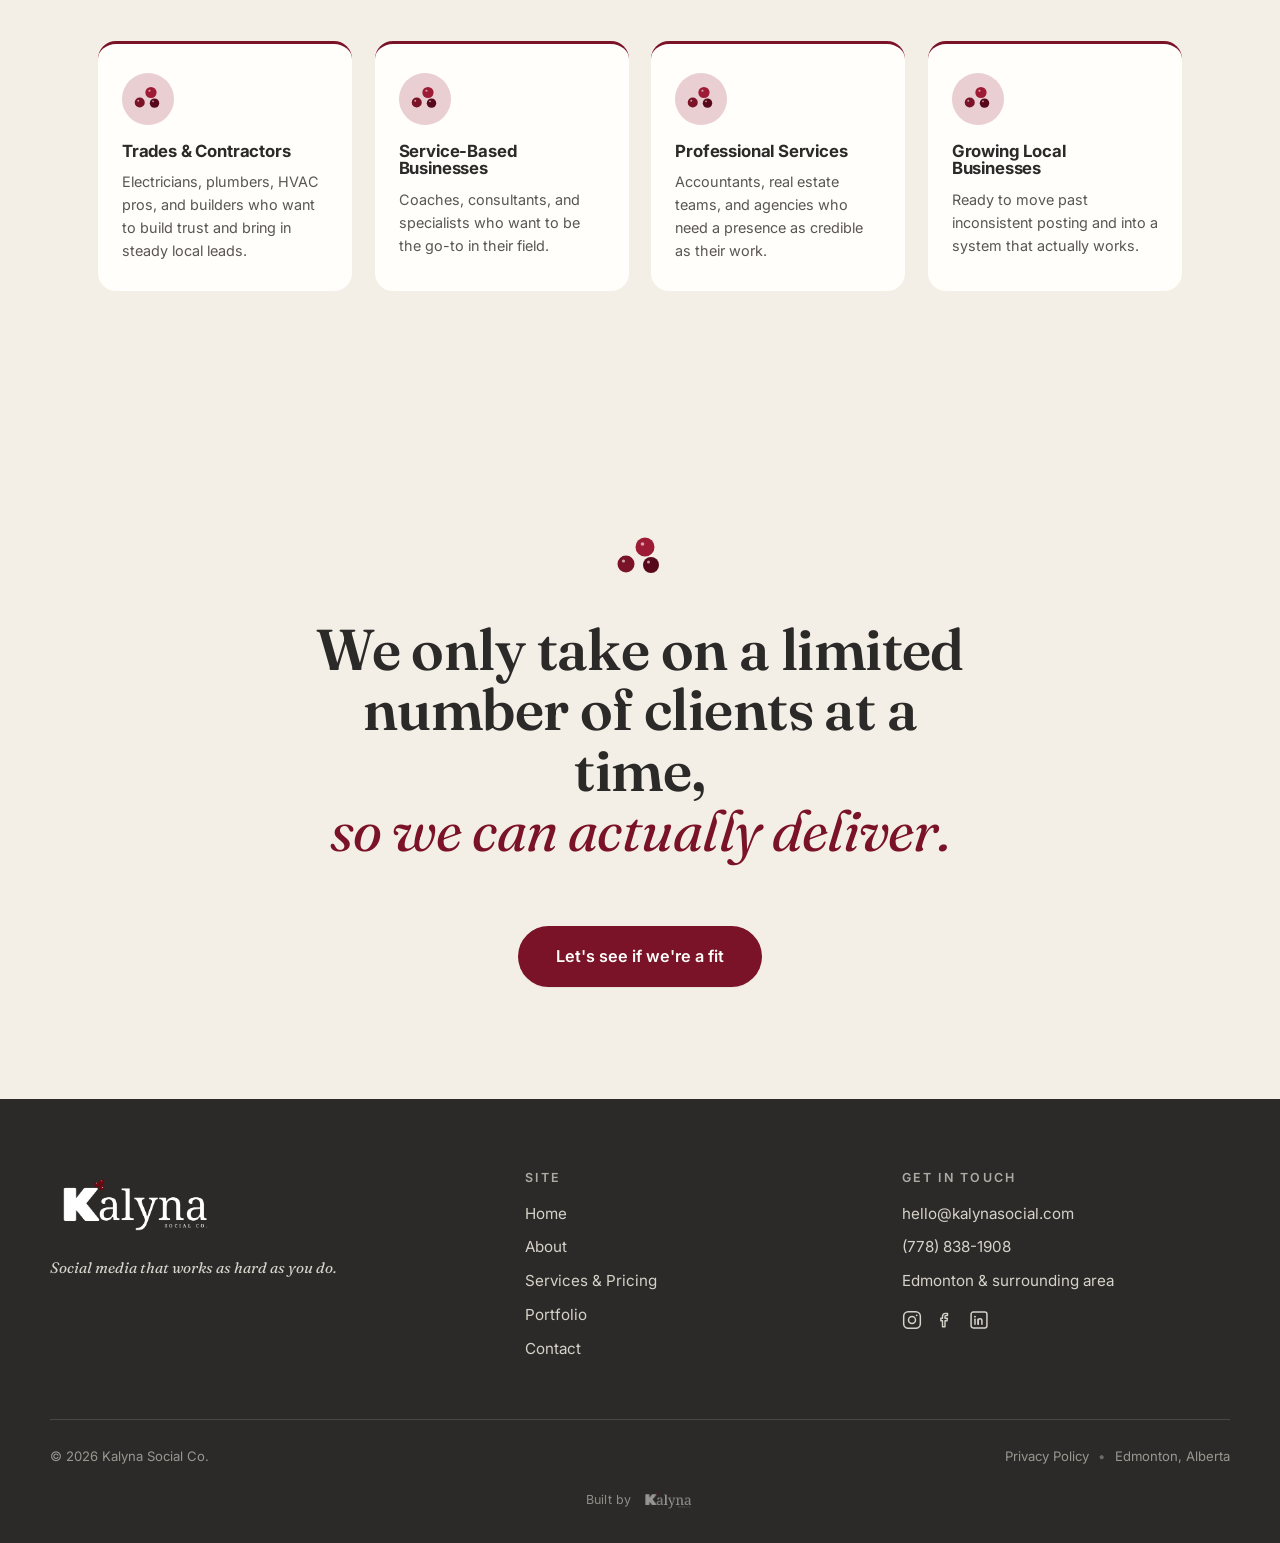
==== commit d481f22b: "Sync homepage hero stat rotator with portfolio numbers Update the rotating hero stat card (and its s" ====
--- a/index.html
+++ b/index.html
@@ -75,8 +75,8 @@
             <div class="hc-lines"><span class="hc-client">R.A. Mechanical</span><span class="hc-platform">Facebook</span></div>
           </div>
           <div class="hc-stat-display">
-            <strong class="hc-big-stat">+797%</strong>
-            <span class="hc-big-label">engagement growth, first month</span>
+            <strong class="hc-big-stat">+869%</strong>
+            <span class="hc-big-label">engagement growth since May</span>
           </div>
           <div class="stat-dots">
             <span class="stat-dot active"></span>
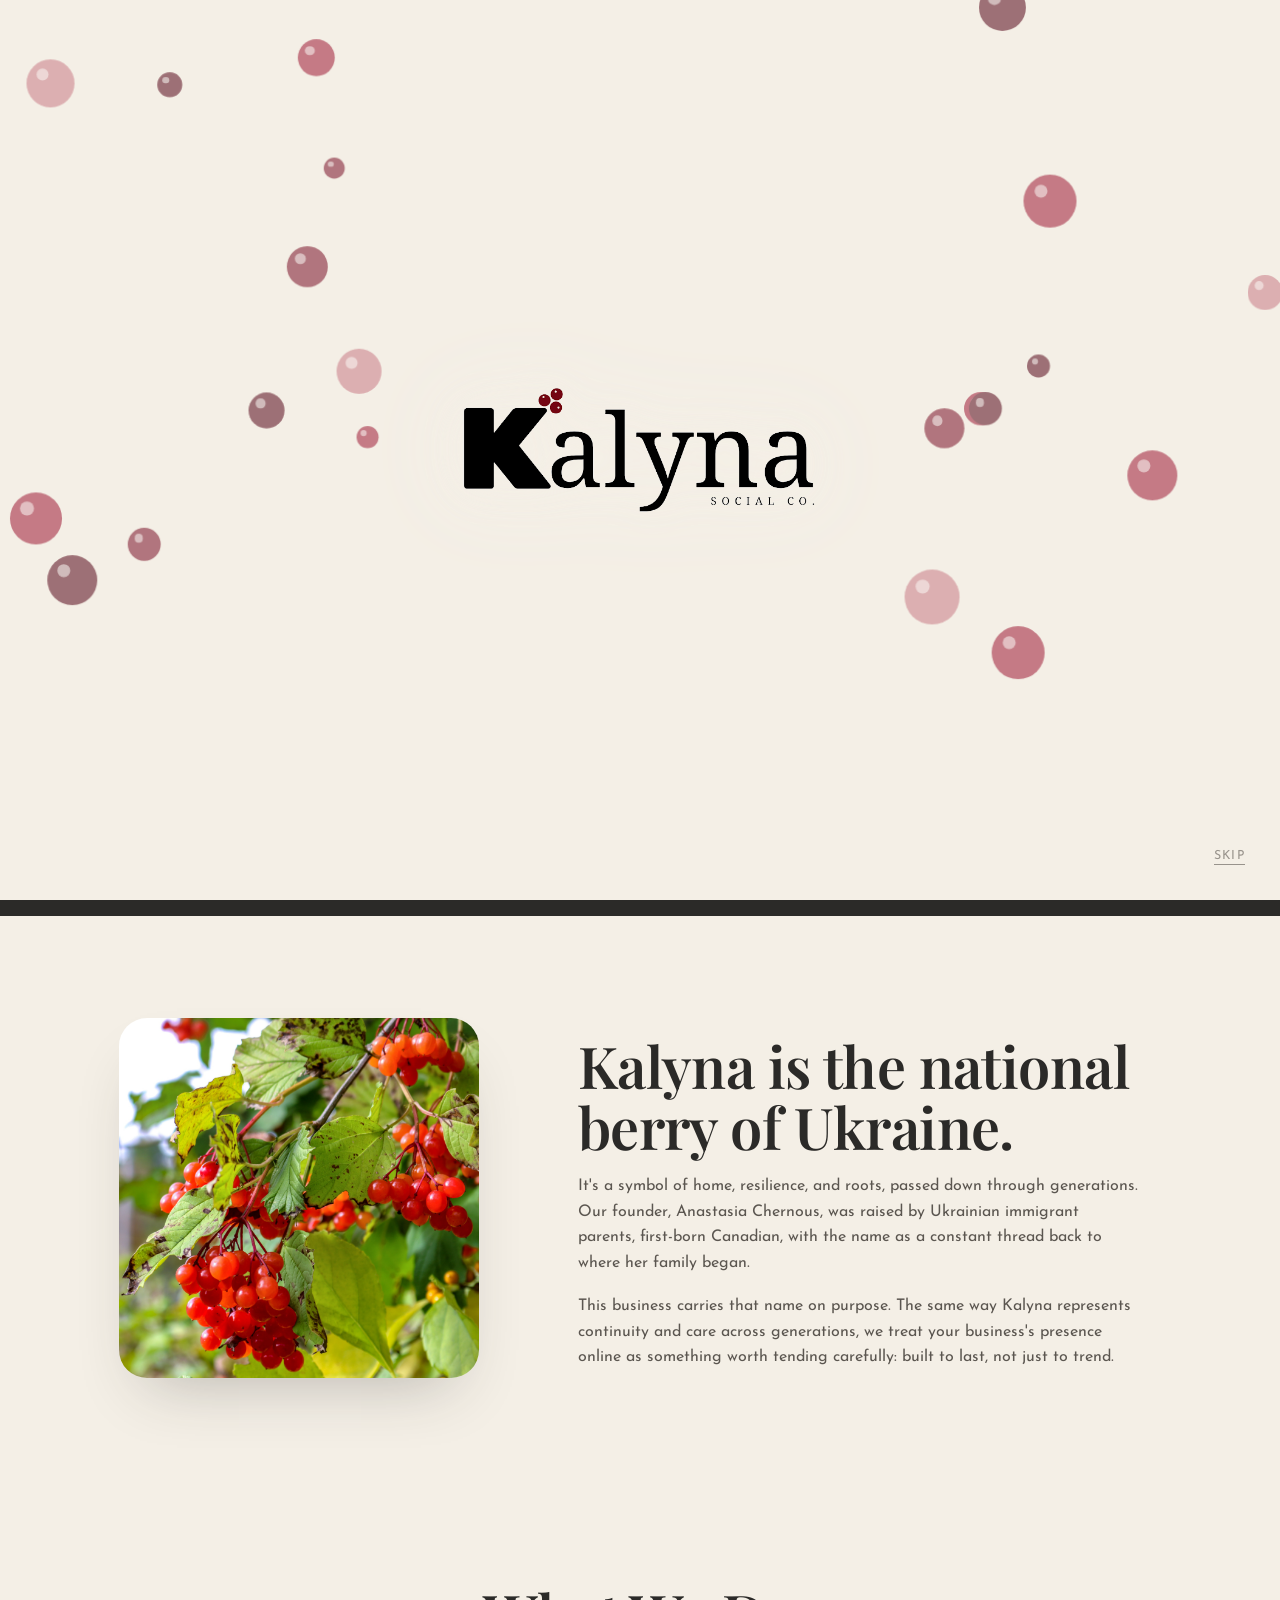
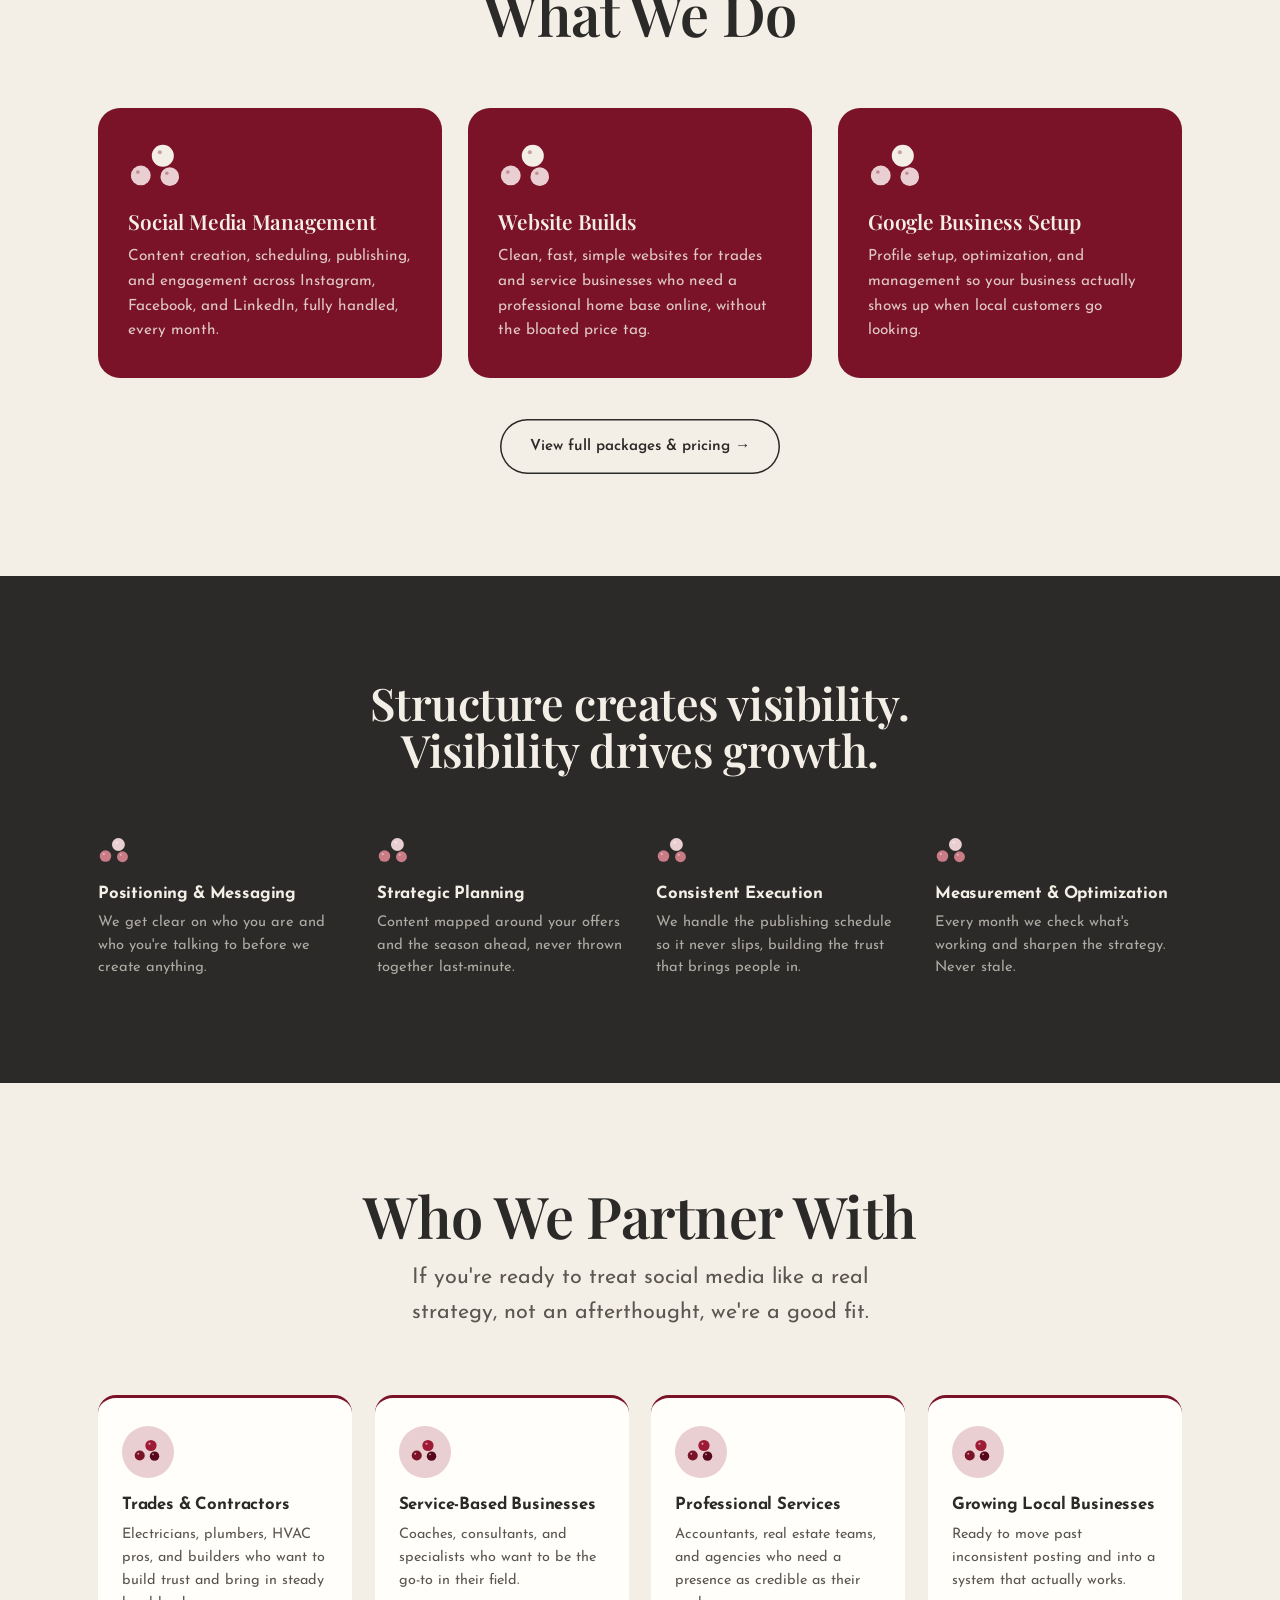
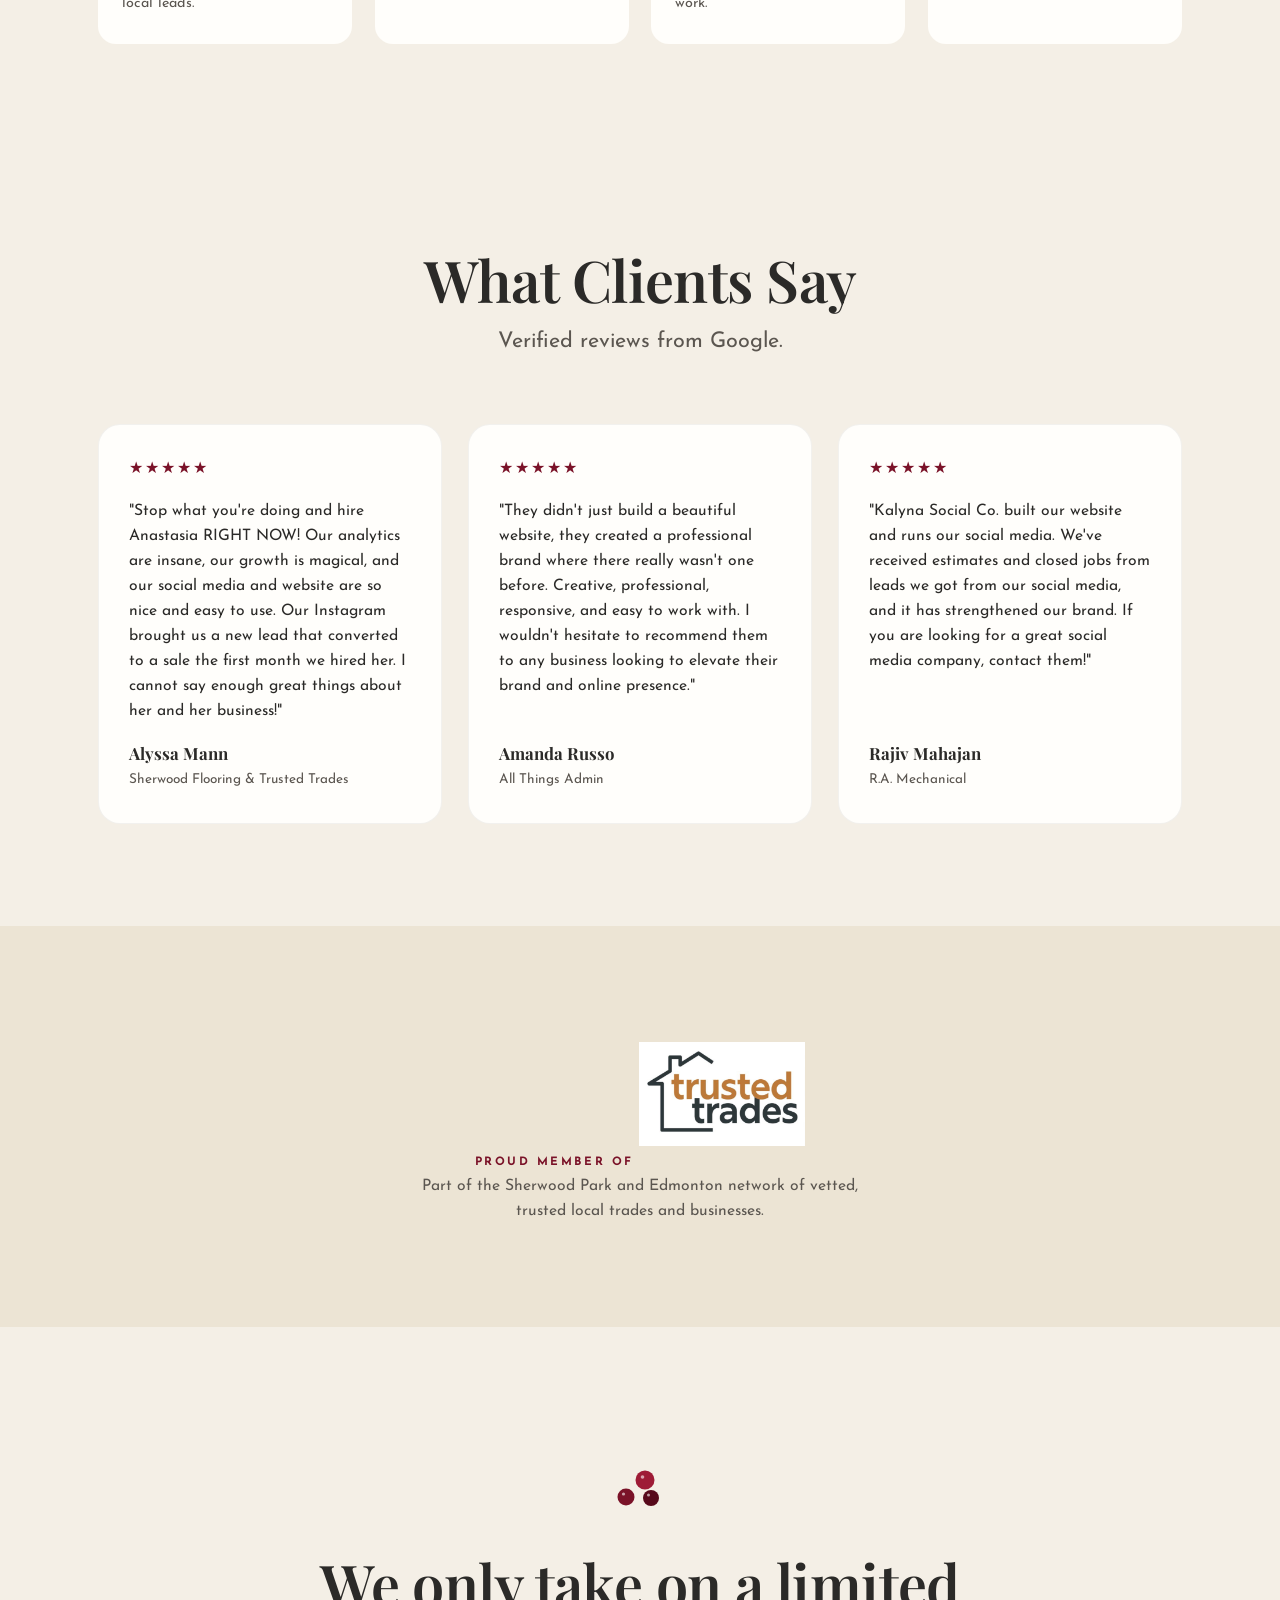
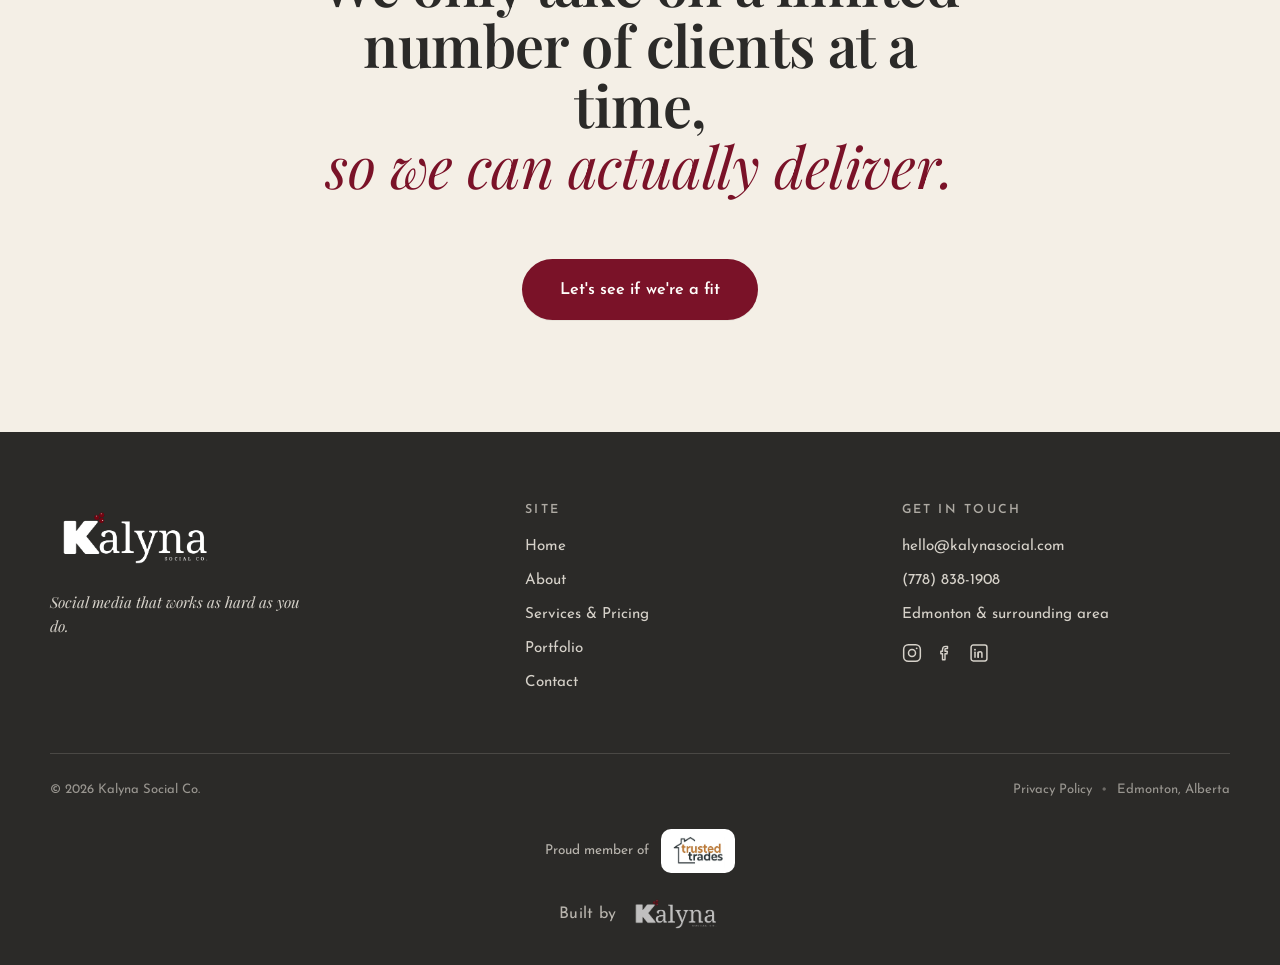
==== commit 5ed89d87: "Site-wide redesign pass: fonts, homepage, SEO, Trusted Trades - Fonts: Playfair Display (headings) +" ====
--- a/index.html
+++ b/index.html
@@ -3,9 +3,55 @@
 <head>
 <meta charset="UTF-8">
 <meta name="viewport" content="width=device-width, initial-scale=1.0">
-<title>Kalyna Social Co. | Social Media Management for Edmonton Trades & Service Businesses</title>
-<meta name="description" content="Kalyna Social Co. handles social media strategy, content, and management for Edmonton-area trades and service-based businesses, so it grows your business, not your to-do list.">
+<title>Kalyna Social Co. | Edmonton Social Media Manager &amp; Management</title>
+<meta name="description" content="Kalyna Social Co. is an Edmonton social media manager and management agency for trades and service-based businesses. Strategy, content, and consistency that grows your business, not your to-do list.">
+<meta name="keywords" content="Edmonton social media manager, Edmonton social media management, social media management Edmonton, social media marketing Edmonton, Sherwood Park social media">
+<link rel="canonical" href="https://kalynasocial.com/">
+<meta name="geo.region" content="CA-AB">
+<meta name="geo.placename" content="Edmonton">
+<meta property="og:type" content="website">
+<meta property="og:site_name" content="Kalyna Social Co.">
+<meta property="og:title" content="Kalyna Social Co. | Edmonton Social Media Manager &amp; Management">
+<meta property="og:description" content="Edmonton social media management for trades and service-based businesses. Strategy, content, and consistency that grows your business.">
+<meta property="og:url" content="https://kalynasocial.com/">
+<meta property="og:image" content="https://kalynasocial.com/images/logo.png">
+<meta property="og:locale" content="en_CA">
+<meta name="twitter:card" content="summary_large_image">
+<meta name="twitter:title" content="Kalyna Social Co. | Edmonton Social Media Manager &amp; Management">
+<meta name="twitter:description" content="Edmonton social media management for trades and service-based businesses.">
+<meta name="twitter:image" content="https://kalynasocial.com/images/logo.png">
 <link rel="icon" type="image/png" href="images/favicon.png">
+<script type="application/ld+json">
+{
+  "@context": "https://schema.org",
+  "@type": "ProfessionalService",
+  "name": "Kalyna Social Co.",
+  "description": "Social media management, content creation, and website builds for Edmonton-area trades and service-based businesses.",
+  "url": "https://kalynasocial.com/",
+  "email": "hello@kalynasocial.com",
+  "telephone": "+1-778-838-1908",
+  "image": "https://kalynasocial.com/images/logo.png",
+  "logo": "https://kalynasocial.com/images/logo.png",
+  "priceRange": "$$",
+  "areaServed": [
+    { "@type": "City", "name": "Edmonton" },
+    { "@type": "City", "name": "Sherwood Park" },
+    { "@type": "City", "name": "Leduc" },
+    { "@type": "City", "name": "Beaumont" }
+  ],
+  "address": {
+    "@type": "PostalAddress",
+    "addressLocality": "Edmonton",
+    "addressRegion": "AB",
+    "addressCountry": "CA"
+  },
+  "sameAs": [
+    "https://www.instagram.com/kalynasocial",
+    "https://www.facebook.com/profile.php?id=61588219327180",
+    "https://www.linkedin.com/company/kalynasocial"
+  ]
+}
+</script>
 <link rel="stylesheet" href="css/base.css">
 <link rel="stylesheet" href="css/intro.css">
 <link rel="stylesheet" href="css/home.css">
@@ -34,7 +80,7 @@
       <li><a href="about.html">About</a></li>
       <li><a href="services.html">Services</a></li>
       <li><a href="portfolio.html">Portfolio</a></li>
-      <li><a href="contact.html" class="nav-cta btn btn-primary">Let's Talk</a></li>
+      <li><a href="contact.html" class="nav-cta btn btn-primary">Grow My Business</a></li>
       <li class="nav-social">
         <a href="https://www.instagram.com/kalynasocial" target="_blank" rel="noopener" aria-label="Kalyna Social on Instagram"><svg width="20" height="20" viewBox="0 0 24 24" fill="none"><rect x="2" y="2" width="20" height="20" rx="5.5" stroke="currentColor" stroke-width="1.8"/><circle cx="12" cy="12" r="4.2" stroke="currentColor" stroke-width="1.8"/><circle cx="17.6" cy="6.4" r="1.1" fill="currentColor"/></svg></a>
         <a href="https://www.facebook.com/profile.php?id=61588219327180" target="_blank" rel="noopener" aria-label="Kalyna Social on Facebook"><svg width="20" height="20" viewBox="0 0 24 24" fill="none"><path d="M15 4h-2.2C10.1 4 9 5.4 9 7.8V10H7v3h2v7h3v-7h2.4l.4-3H12V8c0-.9.3-1.4 1.4-1.4H15V4Z" stroke="currentColor" stroke-width="1.7" stroke-linejoin="round"/></svg></a>
@@ -53,19 +99,10 @@
   <section class="hero">
     <div class="container hero-grid">
       <div class="hero-copy">
-        <p class="eyebrow"><span class="berries-mini" aria-hidden="true"><svg viewBox="0 0 50 44" xmlns="http://www.w3.org/2000/svg"><circle cx="11" cy="28" r="8.5" fill="var(--berry)"/><circle cx="30" cy="11" r="9.5" fill="var(--berry)"/><circle cx="36" cy="29" r="8" fill="var(--berry)"/><circle cx="8.5" cy="25" r="1.6" fill="rgba(255,255,255,0.6)"/><circle cx="27.5" cy="8" r="1.8" fill="rgba(255,255,255,0.6)"/><circle cx="33.5" cy="26" r="1.5" fill="rgba(255,255,255,0.6)"/></svg></span>Edmonton &amp; area</p>
-        <h1 class="display-1">Social media that works <span class="italic-serif">as hard</span> as you do.</h1>
-        <p class="lede">We handle the strategy, content, and consistency behind your social presence, so it actually brings in business, not just likes.</p>
+        <h1 class="display-1">Social media that <span class="italic-serif">works as hard</span> as you do.</h1>
+        <p class="hero-location"><span class="hero-location-berry" aria-hidden="true"><svg viewBox="0 0 50 44" xmlns="http://www.w3.org/2000/svg"><circle cx="11" cy="28" r="8.5" fill="var(--berry)"/><circle cx="30" cy="11" r="9.5" fill="var(--berry-bright)"/><circle cx="36" cy="29" r="8" fill="var(--berry-deep)"/><circle cx="8.5" cy="25" r="1.6" fill="rgba(255,255,255,0.6)"/><circle cx="27.5" cy="8" r="1.8" fill="rgba(255,255,255,0.6)"/><circle cx="33.5" cy="26" r="1.5" fill="rgba(255,255,255,0.6)"/></svg></span>Edmonton &amp; area</p>
         <div class="hero-actions">
-          <a href="contact.html" class="btn btn-primary">Start a conversation</a>
-          <a href="services.html" class="btn btn-outline">See packages</a>
-        </div>
-        <div class="hero-trust">
-          <span>Trades &amp; contractors</span>
-          <span class="dot">•</span>
-          <span>Service-based businesses</span>
-          <span class="dot">•</span>
-          <span>Local organizations</span>
+          <a href="#what-we-do" class="btn btn-primary">See What We Do</a>
         </div>
       </div>
       <div class="hero-visual" aria-hidden="true">
@@ -128,7 +165,6 @@
         </div>
       </div>
       <div class="origin-copy reveal">
-        <p class="eyebrow">The name</p>
         <h2 class="display-2">Kalyna is the national berry of Ukraine.</h2>
         <p>It's a symbol of home, resilience, and roots, passed down through generations. Our founder, Anastasia Chernous, was raised by Ukrainian immigrant parents, first-born Canadian, with the name as a constant thread back to where her family began.</p>
         <p>This business carries that name on purpose. The same way Kalyna represents continuity and care across generations, we treat your business's presence online as something worth tending carefully: built to last, not just to trend.</p>
@@ -137,25 +173,24 @@
   </section>
 
   <!-- ============ WHAT WE DO ============ -->
-  <section class="services-preview">
+  <section class="services-preview" id="what-we-do">
     <div class="container">
       <div class="section-head center reveal">
-        <p class="eyebrow">What we do</p>
-        <h2 class="display-2">Three things. Done properly.</h2>
+        <h2 class="display-2">What We Do</h2>
       </div>
       <div class="sp-grid reveal-stagger">
         <article class="sp-card stagger-item">
-          <span class="sp-num">01</span>
+          <span class="sp-berry" aria-hidden="true"><svg viewBox="0 0 50 44" xmlns="http://www.w3.org/2000/svg"><circle cx="11" cy="28" r="8.5" fill="var(--rose-pale)"/><circle cx="30" cy="11" r="9.5" fill="var(--cream)"/><circle cx="36" cy="29" r="8" fill="var(--rose-pale)"/><circle cx="8.5" cy="25" r="1.6" fill="rgba(122,18,40,0.35)"/><circle cx="27.5" cy="8" r="1.8" fill="rgba(122,18,40,0.35)"/><circle cx="33.5" cy="26" r="1.5" fill="rgba(122,18,40,0.35)"/></svg></span>
           <h3>Social Media Management</h3>
           <p>Content creation, scheduling, publishing, and engagement across Instagram, Facebook, and LinkedIn, fully handled, every month.</p>
         </article>
         <article class="sp-card stagger-item">
-          <span class="sp-num">02</span>
+          <span class="sp-berry" aria-hidden="true"><svg viewBox="0 0 50 44" xmlns="http://www.w3.org/2000/svg"><circle cx="11" cy="28" r="8.5" fill="var(--rose-pale)"/><circle cx="30" cy="11" r="9.5" fill="var(--cream)"/><circle cx="36" cy="29" r="8" fill="var(--rose-pale)"/><circle cx="8.5" cy="25" r="1.6" fill="rgba(122,18,40,0.35)"/><circle cx="27.5" cy="8" r="1.8" fill="rgba(122,18,40,0.35)"/><circle cx="33.5" cy="26" r="1.5" fill="rgba(122,18,40,0.35)"/></svg></span>
           <h3>Website Builds</h3>
           <p>Clean, fast, simple websites for trades and service businesses who need a professional home base online, without the bloated price tag.</p>
         </article>
         <article class="sp-card stagger-item">
-          <span class="sp-num">03</span>
+          <span class="sp-berry" aria-hidden="true"><svg viewBox="0 0 50 44" xmlns="http://www.w3.org/2000/svg"><circle cx="11" cy="28" r="8.5" fill="var(--rose-pale)"/><circle cx="30" cy="11" r="9.5" fill="var(--cream)"/><circle cx="36" cy="29" r="8" fill="var(--rose-pale)"/><circle cx="8.5" cy="25" r="1.6" fill="rgba(122,18,40,0.35)"/><circle cx="27.5" cy="8" r="1.8" fill="rgba(122,18,40,0.35)"/><circle cx="33.5" cy="26" r="1.5" fill="rgba(122,18,40,0.35)"/></svg></span>
           <h3>Google Business Setup</h3>
           <p>Profile setup, optimization, and management so your business actually shows up when local customers go looking.</p>
         </article>
@@ -169,9 +204,8 @@
   <!-- ============ APPROACH STRIP ============ -->
   <section class="approach-band">
     <div class="container">
-      <div class="section-head reveal">
-        <p class="eyebrow" style="color:var(--rose-pale)">Our approach</p>
-        <h2 class="display-2 approach-heading" style="color:var(--cream)">Structure creates visibility.<br>Visibility drives growth.</h2>
+      <div class="section-head center reveal">
+        <h2 class="display-2 approach-heading" style="color:var(--cream)">Structure creates visibility. Visibility drives growth.</h2>
       </div>
       <div class="approach-steps reveal-stagger">
         <div class="step stagger-item">
@@ -202,8 +236,7 @@
   <section class="partners">
     <div class="container">
       <div class="section-head center reveal">
-        <p class="eyebrow">Who we partner with</p>
-        <h2 class="display-2">Built for businesses that show up in person.</h2>
+        <h2 class="display-2">Who We Partner With</h2>
         <p class="lede" style="margin:1rem auto 0;text-align:center;">If you're ready to treat social media like a real strategy, not an afterthought, we're a good fit.</p>
       </div>
       <div class="partners-grid reveal-stagger">
@@ -228,6 +261,42 @@
           <p>Ready to move past inconsistent posting and into a system that actually works.</p>
         </div>
       </div>
+    </div>
+  </section>
+
+  <!-- ============ TESTIMONIALS ============ -->
+  <section class="testimonials">
+    <div class="container">
+      <div class="section-head center reveal">
+        <h2 class="display-2">What Clients Say</h2>
+        <p class="lede" style="margin:1rem auto 0;text-align:center;">Verified reviews from Google.</p>
+      </div>
+      <div class="testimonials-grid reveal-stagger">
+        <figure class="testimonial-card stagger-item">
+          <div class="stars" aria-hidden="true">★★★★★</div>
+          <blockquote>"Stop what you're doing and hire Anastasia RIGHT NOW! Our analytics are insane, our growth is magical, and our social media and website are so nice and easy to use. Our Instagram brought us a new lead that converted to a sale the first month we hired her. I cannot say enough great things about her and her business!"</blockquote>
+          <figcaption><strong>Alyssa Mann</strong><span>Sherwood Flooring &amp; Trusted Trades</span></figcaption>
+        </figure>
+        <figure class="testimonial-card stagger-item">
+          <div class="stars" aria-hidden="true">★★★★★</div>
+          <blockquote>"They didn't just build a beautiful website, they created a professional brand where there really wasn't one before. Creative, professional, responsive, and easy to work with. I wouldn't hesitate to recommend them to any business looking to elevate their brand and online presence."</blockquote>
+          <figcaption><strong>Amanda Russo</strong><span>All Things Admin</span></figcaption>
+        </figure>
+        <figure class="testimonial-card stagger-item">
+          <div class="stars" aria-hidden="true">★★★★★</div>
+          <blockquote>"Kalyna Social Co. built our website and runs our social media. We've received estimates and closed jobs from leads we got from our social media, and it has strengthened our brand. If you are looking for a great social media company, contact them!"</blockquote>
+          <figcaption><strong>Rajiv Mahajan</strong><span>R.A. Mechanical</span></figcaption>
+        </figure>
+      </div>
+    </div>
+  </section>
+
+  <!-- ============ TRUSTED TRADES MEMBER ============ -->
+  <section class="tt-member">
+    <div class="container-narrow center-text reveal">
+      <p class="eyebrow" style="justify-content:center;">Proud member of</p>
+      <a href="https://thetrustedtrades.ca" target="_blank" rel="noopener" class="tt-badge"><img src="images/trusted-trades-logo.png" alt="Trusted Trades member"></a>
+      <p class="tt-copy">Part of the Sherwood Park and Edmonton network of vetted, trusted local trades and businesses.</p>
     </div>
   </section>
 
@@ -275,6 +344,10 @@
     <span>© 2026 Kalyna Social Co.</span>
     <span class="footer-bottom-right"><a href="privacy.html">Privacy Policy</a><span class="footer-dot">•</span>Edmonton, Alberta</span>
   </div>
+  <div class="footer-tt">
+    <span>Proud member of</span>
+    <a href="https://thetrustedtrades.ca" target="_blank" rel="noopener"><img src="images/trusted-trades-logo.png" alt="Trusted Trades member"></a>
+  </div>
   <div class="footer-credit">
     <span>Built by</span>
     <img src="images/logo-white-transparent.png" alt="Kalyna Social Co.">
--- a/css/base.css
+++ b/css/base.css
@@ -2,7 +2,7 @@
    KALYNA SOCIAL CO. — Design Tokens & Base
    ============================================ */
 
-@import url('https://fonts.googleapis.com/css2?family=Fraunces:ital,opsz,wght@0,9..144,300..900;1,9..144,300..900&family=Inter:wght@400;500;600;700;800&display=swap');
+@import url('https://fonts.googleapis.com/css2?family=Playfair+Display:ital,wght@0,400..900;1,400..900&family=Josefin+Sans:ital,wght@0,300..700;1,300..700&display=swap');
 
 :root {
   /* Color */
@@ -19,8 +19,8 @@
   --gold-line:     #B8A88A;
 
   /* Type */
-  --font-display: 'Fraunces', serif;
-  --font-body: 'Inter', sans-serif;
+  --font-display: 'Playfair Display', serif;
+  --font-body: 'Josefin Sans', sans-serif;
 
   /* Layout */
   --container: 1180px;
@@ -414,20 +414,42 @@
   opacity: 0.6;
 }
 
+.footer-tt {
+  max-width: var(--container);
+  margin: 1.8rem auto 0;
+  display: flex;
+  align-items: center;
+  justify-content: center;
+  gap: 0.75rem;
+}
+.footer-tt span {
+  color: var(--cream);
+  opacity: 0.7;
+  font-size: 0.85rem;
+}
+.footer-tt img {
+  height: 44px;
+  width: auto;
+  display: block;
+  background: #fff;
+  border-radius: 10px;
+  padding: 5px 10px;
+}
+
 .footer-credit {
   max-width: var(--container);
   margin: 1.4rem auto 0;
   display: flex;
   align-items: center;
   justify-content: center;
-  gap: 0.55rem;
-  font-size: 0.78rem;
+  gap: 0.7rem;
+  font-size: 1rem;
   letter-spacing: 0.02em;
   color: var(--cream);
-  opacity: 0.5;
+  opacity: 0.7;
 }
 .footer-credit img {
-  height: 22px;
+  height: 38px;
   width: auto;
   display: inline-block;
 }
--- a/css/home.css
+++ b/css/home.css
@@ -342,6 +342,115 @@
   .partners-grid { grid-template-columns: 1fr; }
 }
 
+/* ---------- Hero location tag (replaces old eyebrow + lede) ---------- */
+
+.hero-location {
+  display: inline-flex;
+  align-items: center;
+  gap: 0.7rem;
+  margin: 1.4rem 0 2.2rem;
+  font-family: var(--font-display);
+  font-size: clamp(1.3rem, 2.4vw, 1.7rem);
+  font-weight: 600;
+  color: var(--berry);
+}
+.hero-location-berry {
+  width: 46px;
+  height: 40px;
+  display: inline-block;
+}
+.hero-location-berry svg { display: block; width: 100%; height: 100%; }
+
+/* ---------- Red-berry cards (What We Do) ---------- */
+
+.sp-card {
+  background: var(--berry);
+  color: var(--cream);
+  border: none;
+}
+.sp-card:hover {
+  box-shadow: 0 24px 44px -20px rgba(122,18,40,0.5);
+}
+.sp-card h3 { color: var(--cream); }
+.sp-card p { color: rgba(244,239,230,0.82); }
+
+.sp-berry {
+  display: block;
+  width: 58px;
+  margin-bottom: 1.1rem;
+}
+.sp-berry svg { display: block; width: 100%; height: auto; }
+
+/* ---------- Testimonials ---------- */
+
+.testimonials-grid {
+  display: grid;
+  grid-template-columns: repeat(3, 1fr);
+  gap: 1.6rem;
+}
+.testimonial-card {
+  background: var(--paper);
+  border-radius: 22px;
+  padding: 2rem 1.9rem;
+  border: 1px solid rgba(43,42,40,0.06);
+  display: flex;
+  flex-direction: column;
+  gap: 1rem;
+}
+.testimonial-card .stars {
+  color: var(--berry);
+  font-size: 1rem;
+  letter-spacing: 2px;
+}
+.testimonial-card blockquote {
+  font-size: 0.98rem;
+  line-height: 1.6;
+  color: var(--ink);
+}
+.testimonial-card figcaption {
+  margin-top: auto;
+  display: flex;
+  flex-direction: column;
+  gap: 2px;
+}
+.testimonial-card figcaption strong {
+  font-family: var(--font-display);
+  font-size: 1.05rem;
+  color: var(--ink);
+}
+.testimonial-card figcaption span {
+  font-size: 0.85rem;
+  color: var(--ink-soft);
+}
+
+@media (max-width: 900px) {
+  .testimonials-grid { grid-template-columns: 1fr; max-width: 560px; margin-left: auto; margin-right: auto; }
+}
+
+/* ---------- Trusted Trades member band ---------- */
+
+.tt-member {
+  background: var(--cream-deep);
+  text-align: center;
+}
+.tt-badge {
+  display: inline-block;
+  margin: 0.8rem 0 1.2rem;
+  transition: transform 0.25s var(--ease-out);
+}
+.tt-badge img {
+  height: clamp(78px, 12vw, 104px);
+  width: auto;
+  display: block;
+}
+.tt-badge:hover { transform: translateY(-3px); }
+.tt-copy {
+  color: var(--ink-soft);
+  max-width: 46ch;
+  margin: 0 auto;
+  font-size: 0.98rem;
+}
+
 /* ---------- Final CTA ---------- */
 
 /* final-cta, center-text, and btn-lg moved to base.css (shared across pages) */
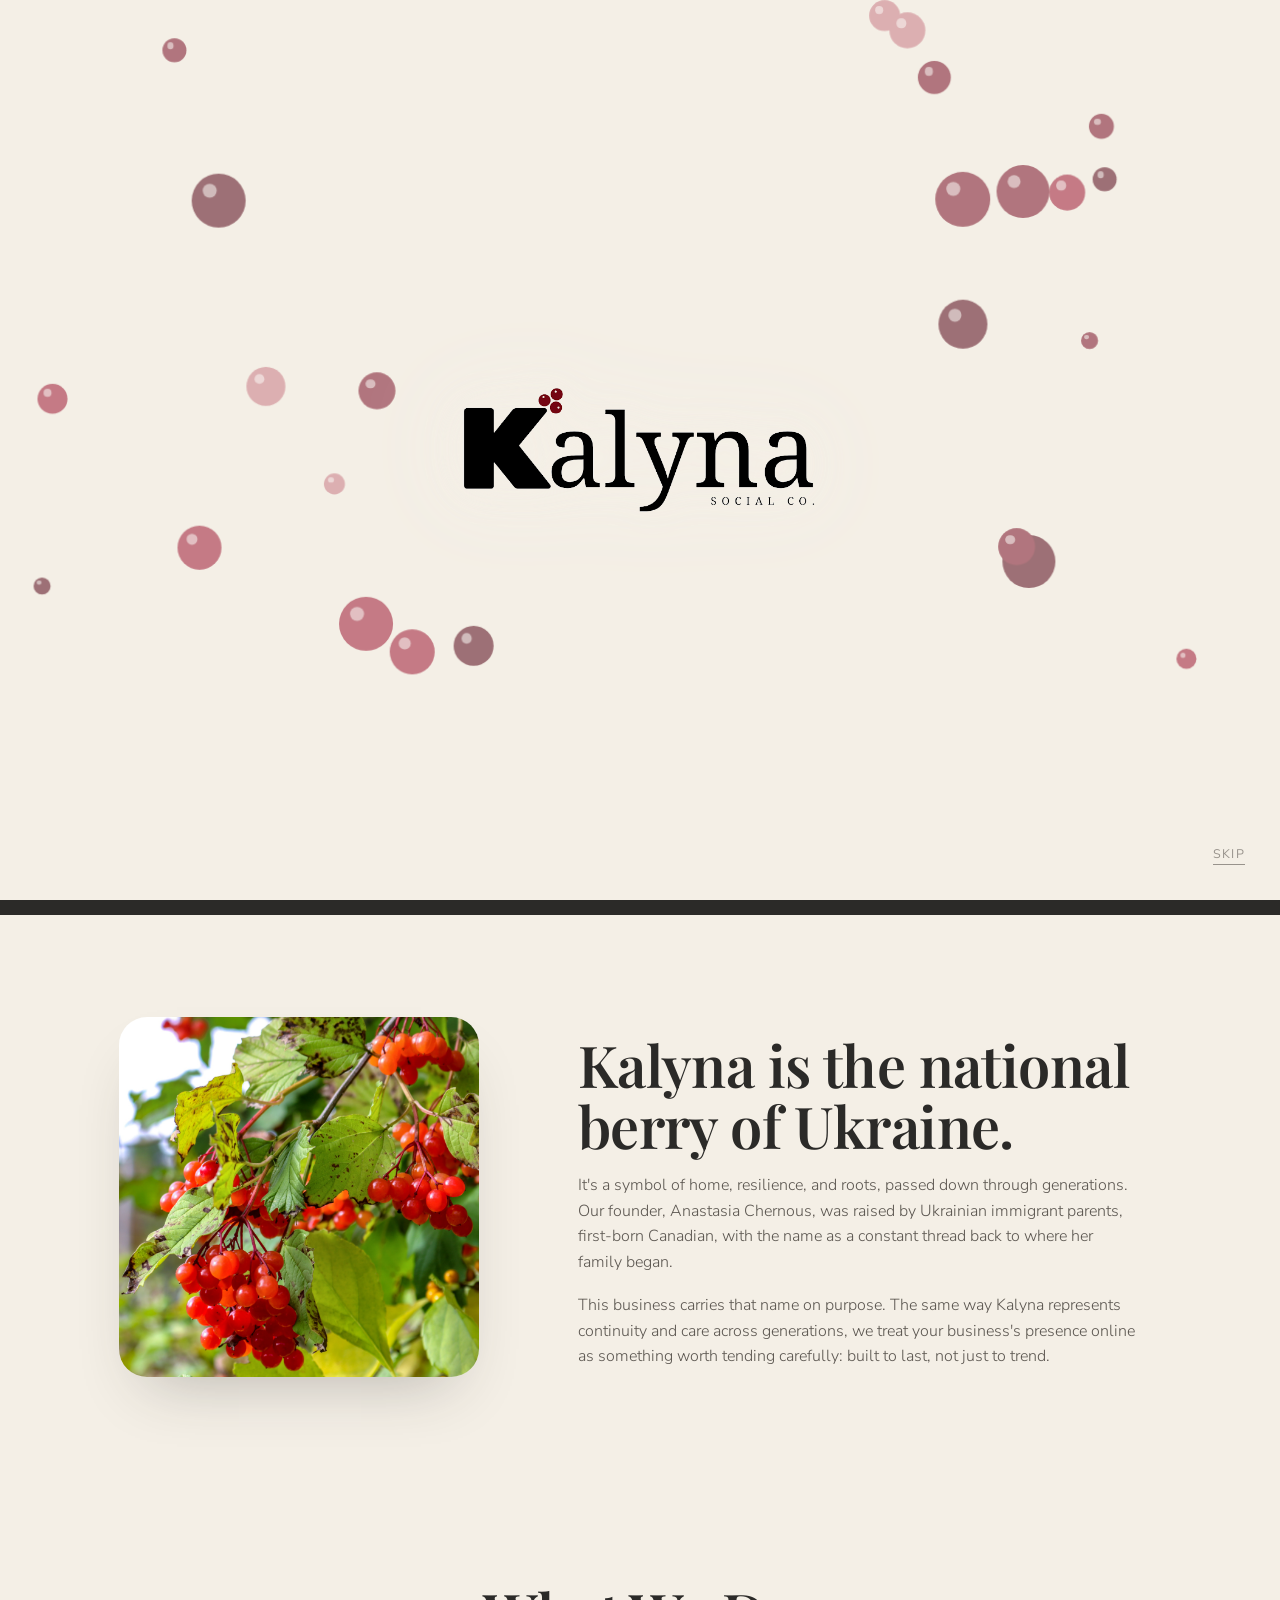
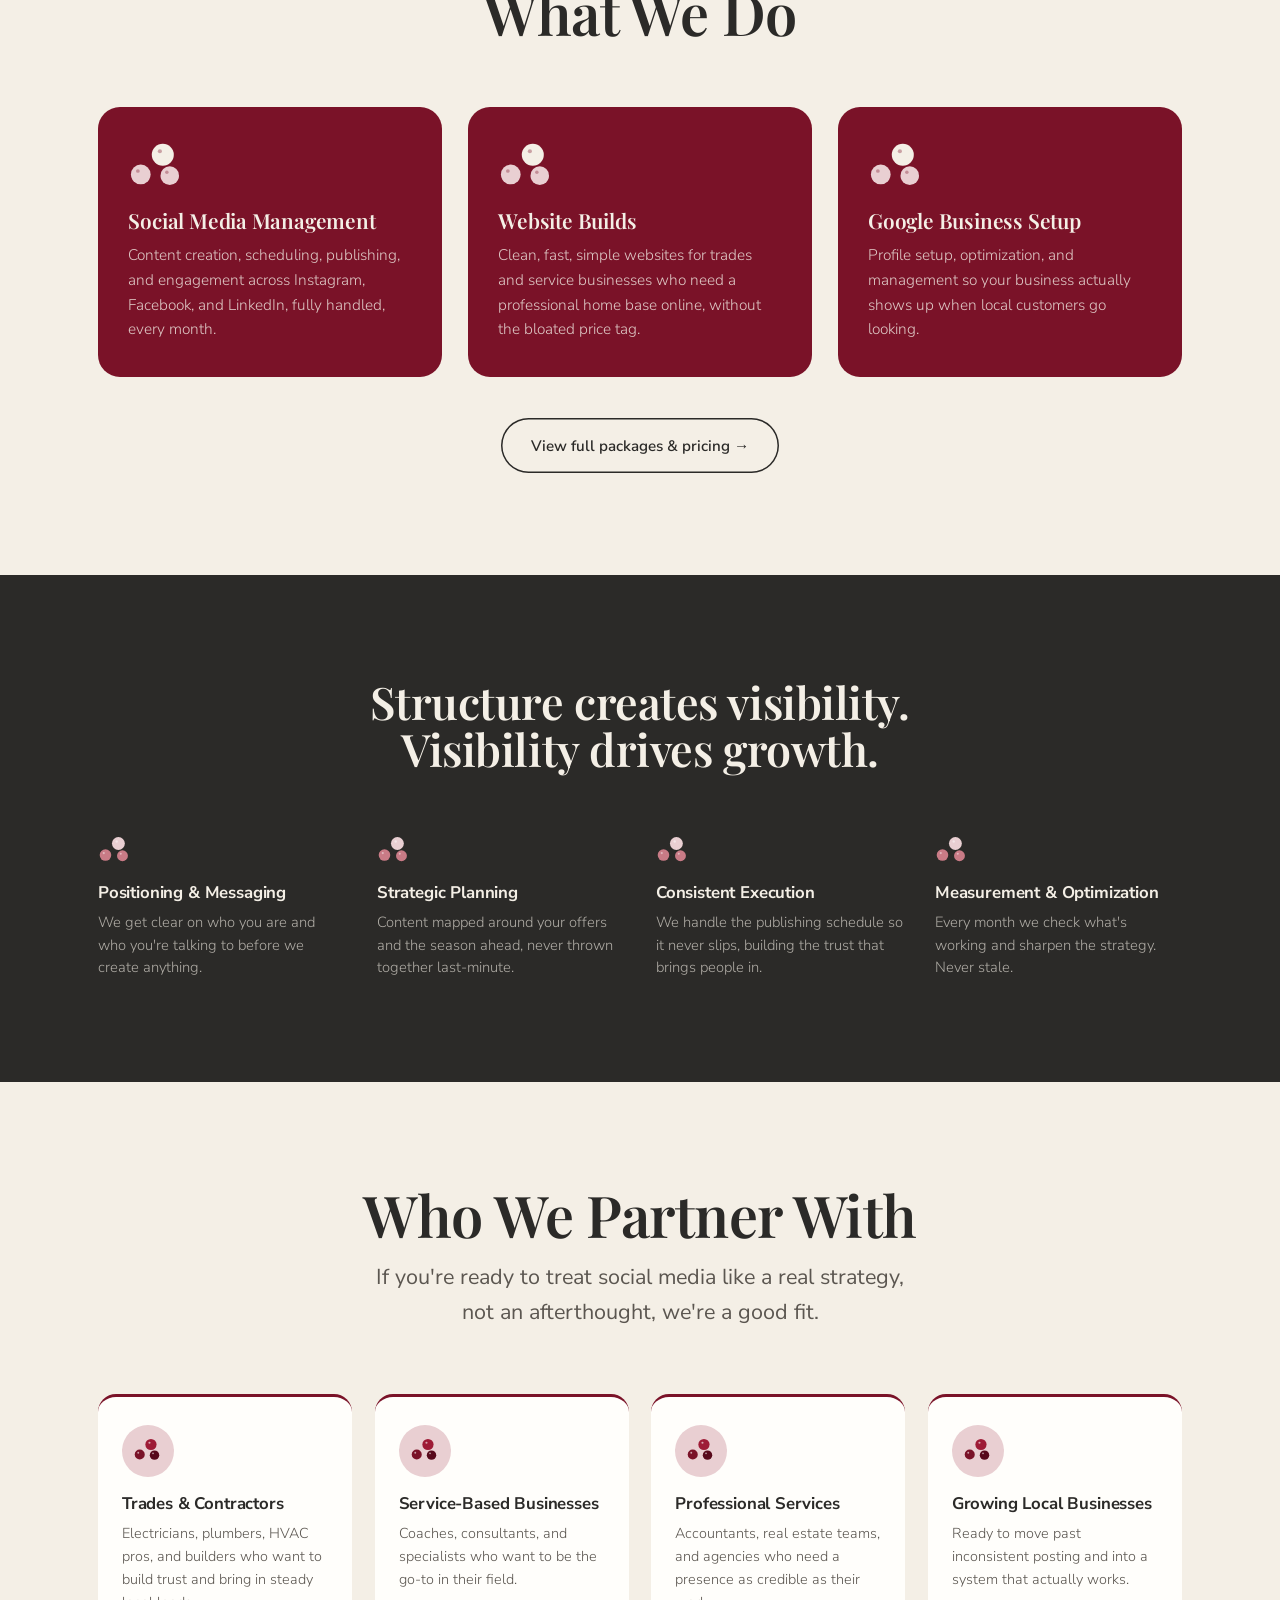
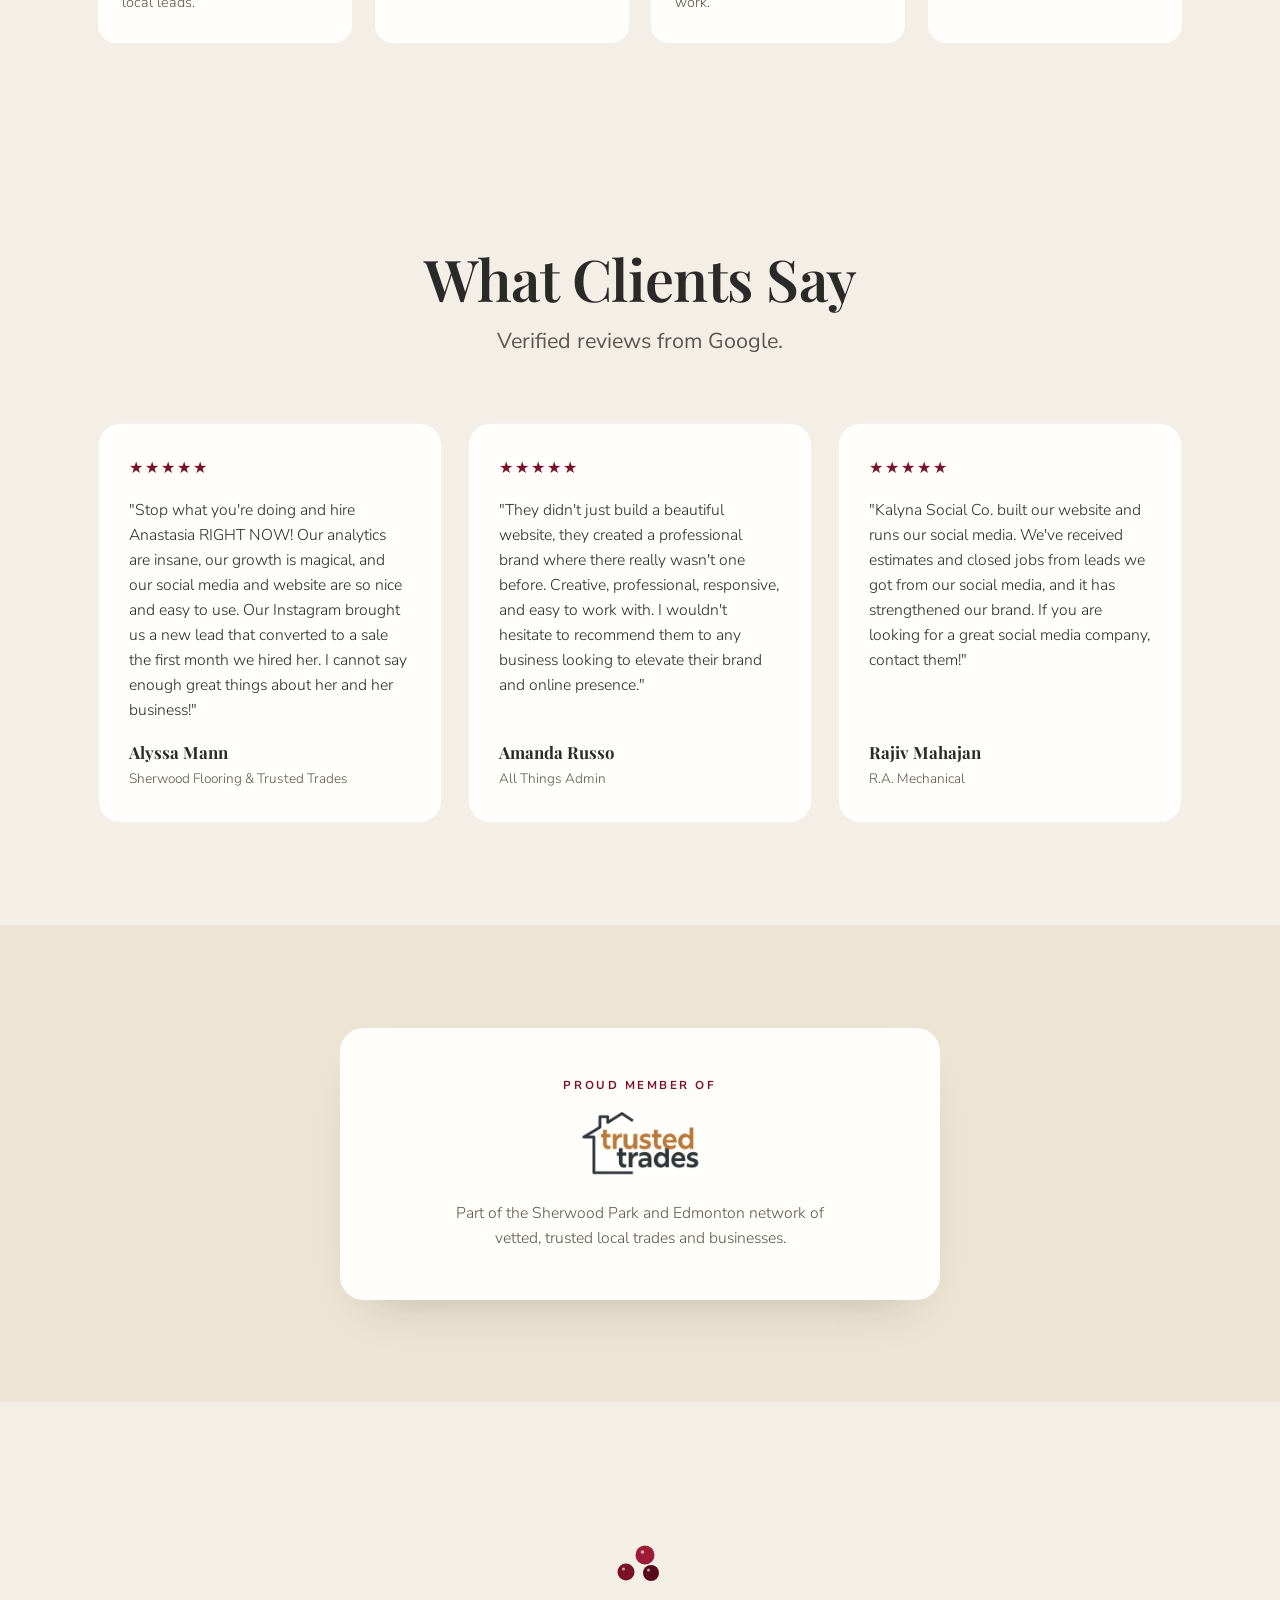
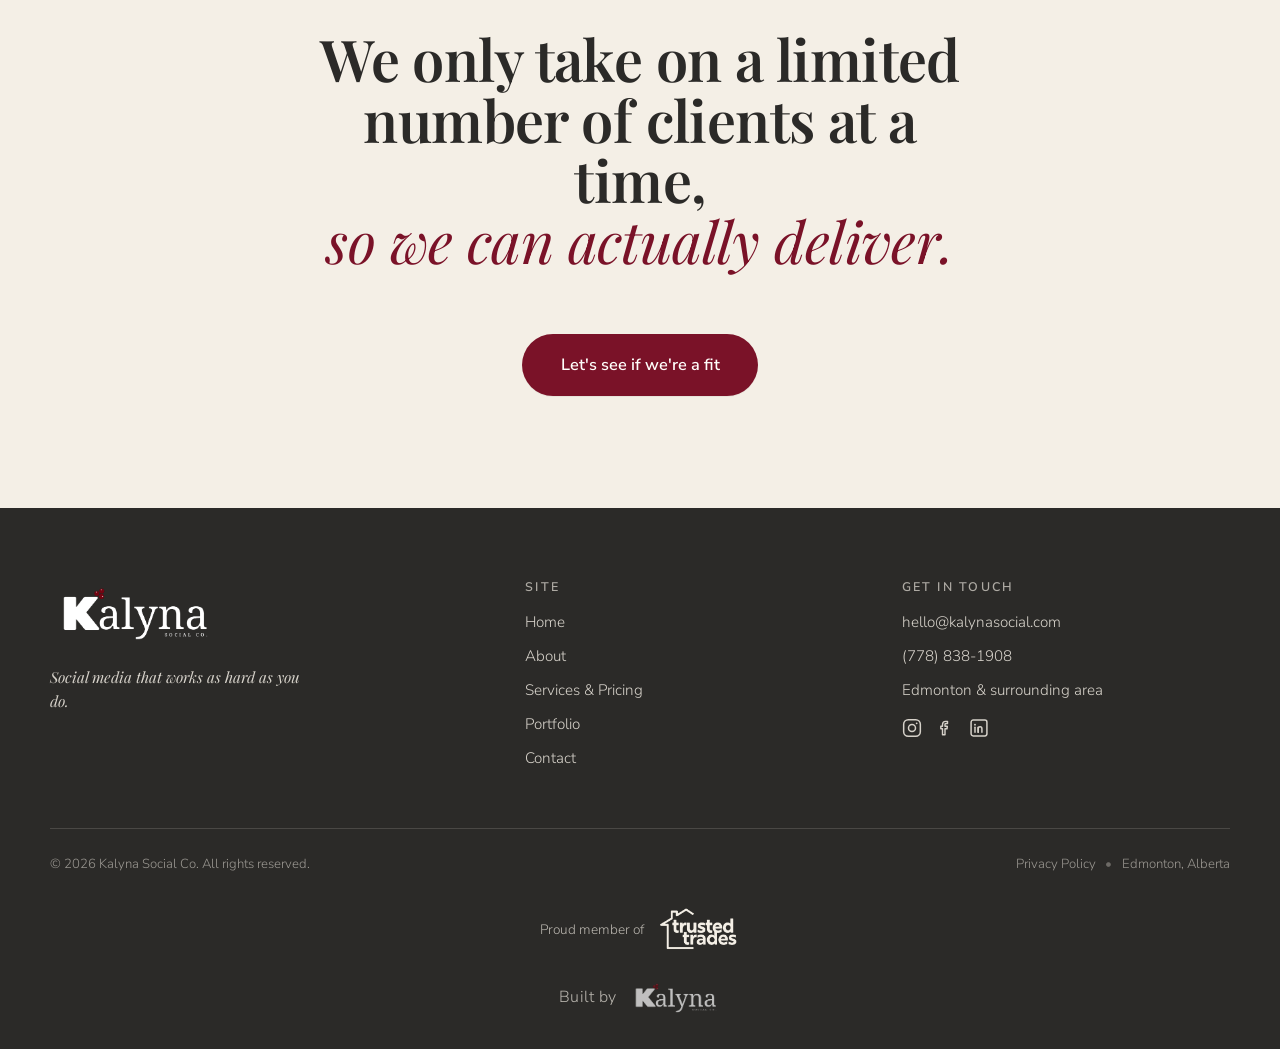
==== commit 331a1926: "Font swap to Avenir, transparent Trusted Trades logo, footer + services tweaks - Body font -> Avenir" ====
--- a/index.html
+++ b/index.html
@@ -293,10 +293,12 @@
 
   <!-- ============ TRUSTED TRADES MEMBER ============ -->
   <section class="tt-member">
-    <div class="container-narrow center-text reveal">
-      <p class="eyebrow" style="justify-content:center;">Proud member of</p>
-      <a href="https://thetrustedtrades.ca" target="_blank" rel="noopener" class="tt-badge"><img src="images/trusted-trades-logo.png" alt="Trusted Trades member"></a>
-      <p class="tt-copy">Part of the Sherwood Park and Edmonton network of vetted, trusted local trades and businesses.</p>
+    <div class="container-narrow reveal">
+      <div class="tt-card">
+        <p class="eyebrow" style="justify-content:center;">Proud member of</p>
+        <a href="https://thetrustedtrades.ca" target="_blank" rel="noopener" class="tt-badge"><img src="images/trusted-trades-logo.png" alt="Trusted Trades member"></a>
+        <p class="tt-copy">Part of the Sherwood Park and Edmonton network of vetted, trusted local trades and businesses.</p>
+      </div>
     </div>
   </section>
 
@@ -341,12 +343,12 @@
     </div>
   </div>
   <div class="footer-bottom">
-    <span>© 2026 Kalyna Social Co.</span>
+    <span>© 2026 Kalyna Social Co. All rights reserved.</span>
     <span class="footer-bottom-right"><a href="privacy.html">Privacy Policy</a><span class="footer-dot">•</span>Edmonton, Alberta</span>
   </div>
   <div class="footer-tt">
     <span>Proud member of</span>
-    <a href="https://thetrustedtrades.ca" target="_blank" rel="noopener"><img src="images/trusted-trades-logo.png" alt="Trusted Trades member"></a>
+    <a href="https://thetrustedtrades.ca" target="_blank" rel="noopener"><img src="images/trusted-trades-logo-light.png" alt="Trusted Trades member"></a>
   </div>
   <div class="footer-credit">
     <span>Built by</span>
--- a/css/base.css
+++ b/css/base.css
@@ -2,7 +2,7 @@
    KALYNA SOCIAL CO. — Design Tokens & Base
    ============================================ */
 
-@import url('https://fonts.googleapis.com/css2?family=Playfair+Display:ital,wght@0,400..900;1,400..900&family=Josefin+Sans:ital,wght@0,300..700;1,300..700&display=swap');
+@import url('https://fonts.googleapis.com/css2?family=Playfair+Display:ital,wght@0,400..900;1,400..900&family=Nunito+Sans:ital,wght@0,300;0,400;0,600;0,700;1,300;1,400&display=swap');
 
 :root {
   /* Color */
@@ -20,7 +20,9 @@
 
   /* Type */
   --font-display: 'Playfair Display', serif;
-  --font-body: 'Josefin Sans', sans-serif;
+  /* Avenir is a licensed font (no free web version); real Avenir shows on
+     devices that have it, Nunito Sans is the closest free web fallback. */
+  --font-body: 'Avenir Next', 'Avenir', 'Nunito Sans', sans-serif;
 
   /* Layout */
   --container: 1180px;
@@ -52,6 +54,7 @@
   color: var(--ink);
   font-family: var(--font-body);
   font-size: 16px;
+  font-weight: 300;
   line-height: 1.6;
   -webkit-font-smoothing: antialiased;
   overflow-x: hidden;
@@ -428,12 +431,9 @@
   font-size: 0.85rem;
 }
 .footer-tt img {
-  height: 44px;
+  height: 52px;
   width: auto;
   display: block;
-  background: #fff;
-  border-radius: 10px;
-  padding: 5px 10px;
 }
 
 .footer-credit {
--- a/css/home.css
+++ b/css/home.css
@@ -431,22 +431,33 @@
 
 .tt-member {
   background: var(--cream-deep);
+}
+.tt-card {
+  background: var(--paper);
+  border-radius: 24px;
+  padding: clamp(2rem, 4vw, 3rem);
+  max-width: 600px;
+  margin: 0 auto;
   text-align: center;
+  box-shadow: 0 24px 50px -30px rgba(43,42,40,0.28);
+  display: flex;
+  flex-direction: column;
+  align-items: center;
 }
 .tt-badge {
   display: inline-block;
-  margin: 0.8rem 0 1.2rem;
+  margin: 0.7rem 0 1rem;
   transition: transform 0.25s var(--ease-out);
 }
 .tt-badge img {
-  height: clamp(78px, 12vw, 104px);
+  height: clamp(58px, 9vw, 80px);
   width: auto;
   display: block;
 }
 .tt-badge:hover { transform: translateY(-3px); }
 .tt-copy {
   color: var(--ink-soft);
-  max-width: 46ch;
+  max-width: 42ch;
   margin: 0 auto;
   font-size: 0.98rem;
 }
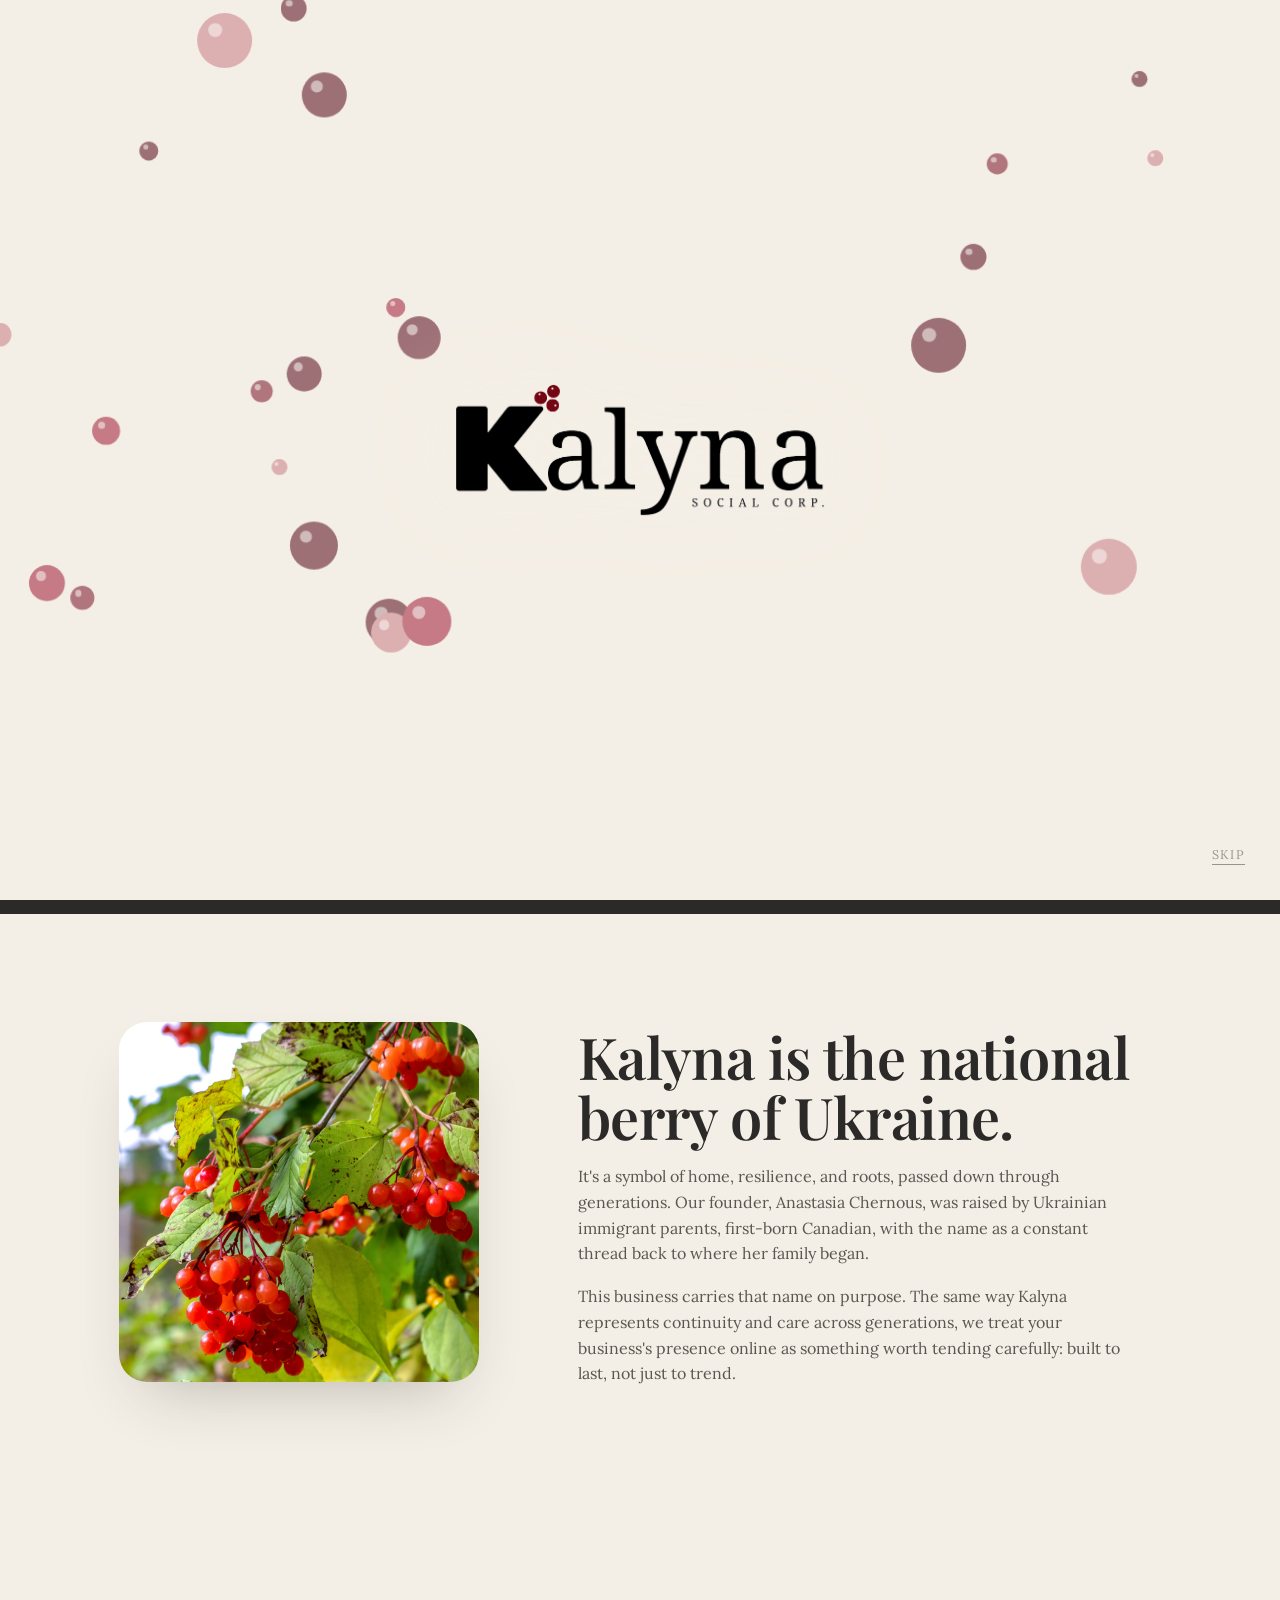
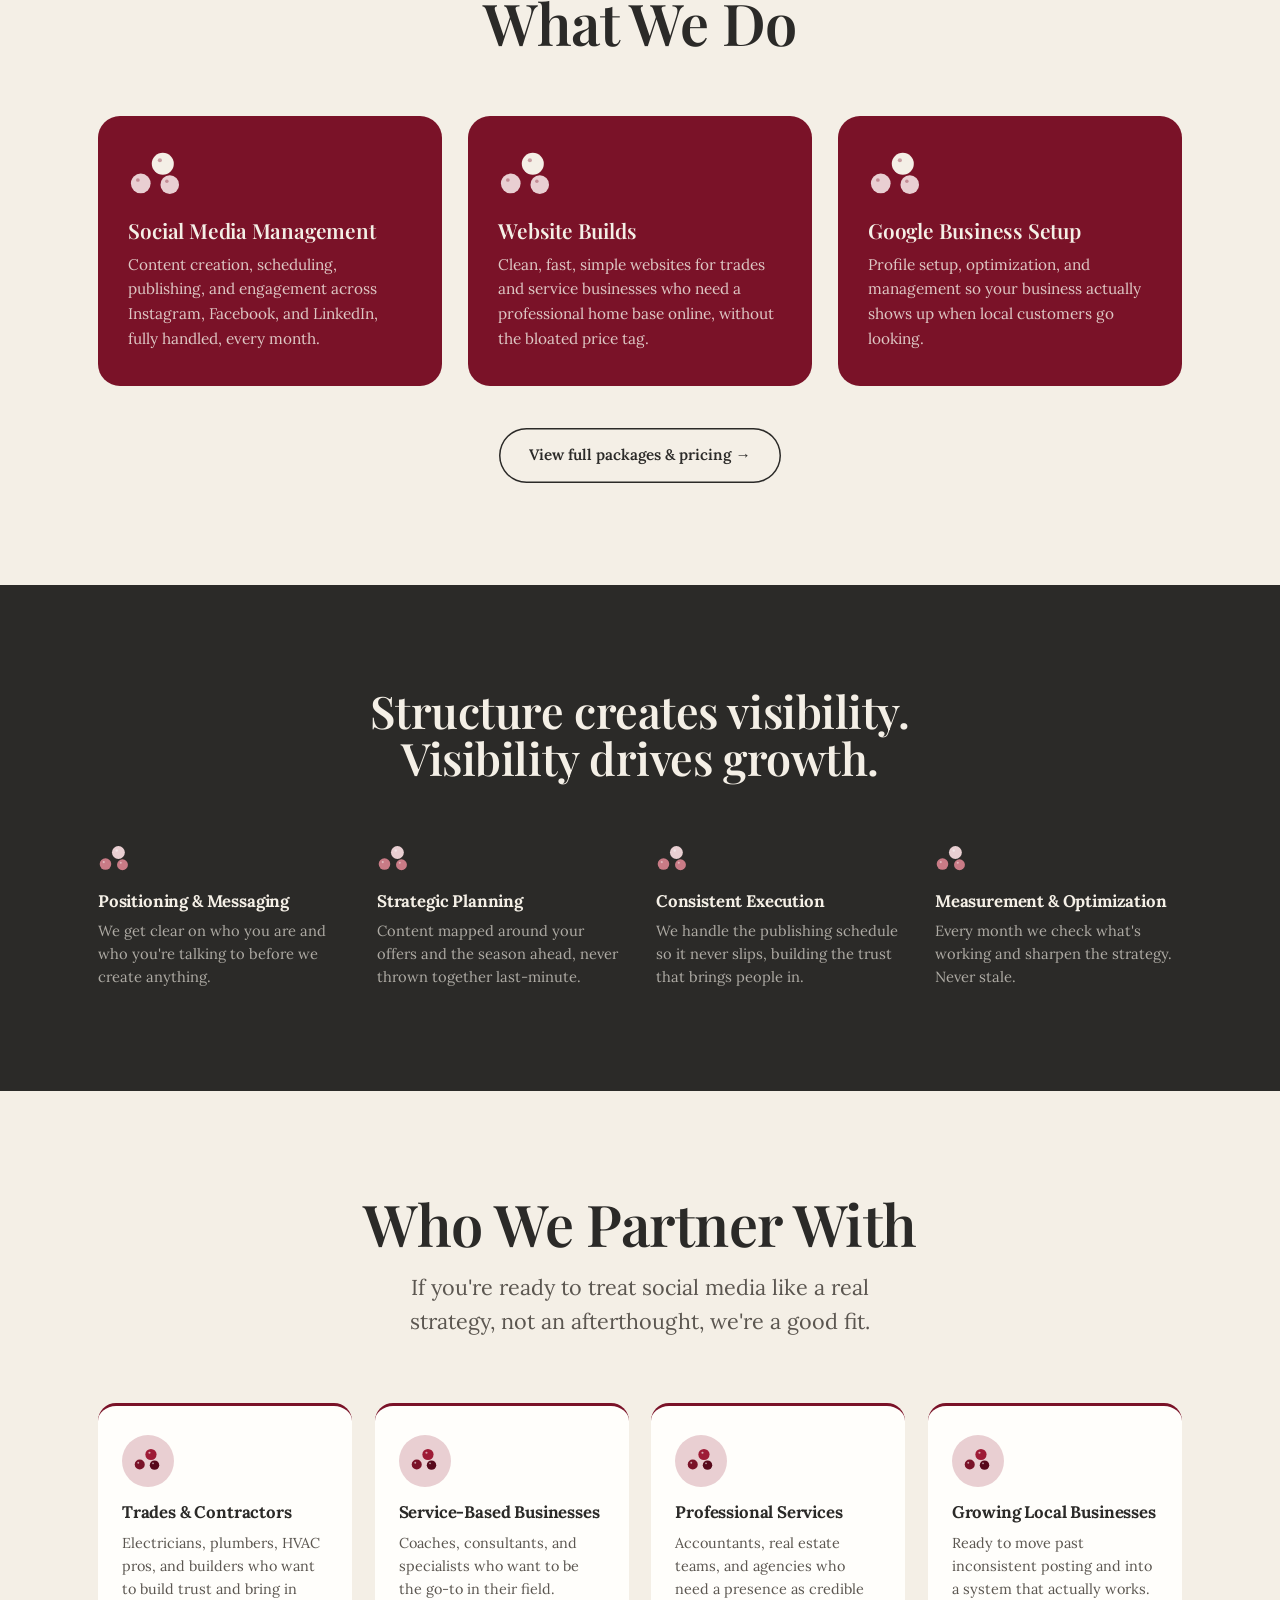
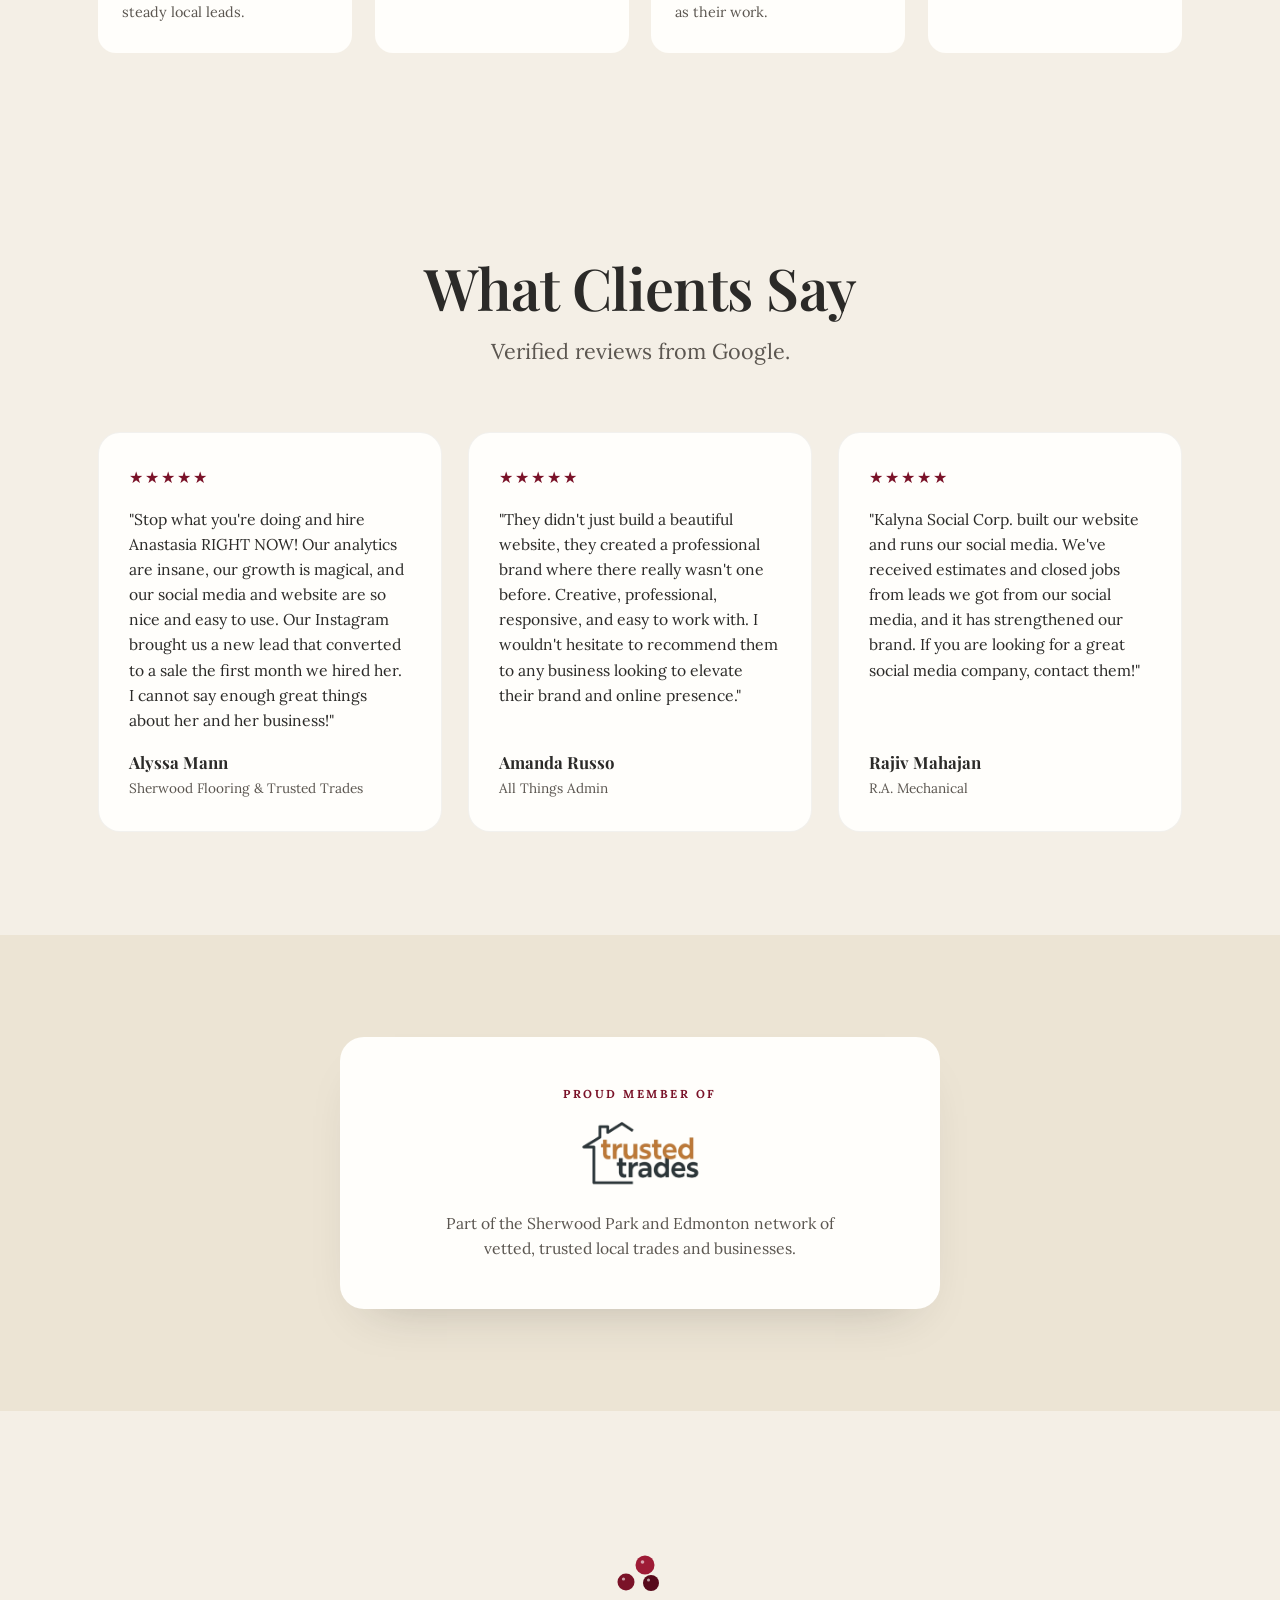
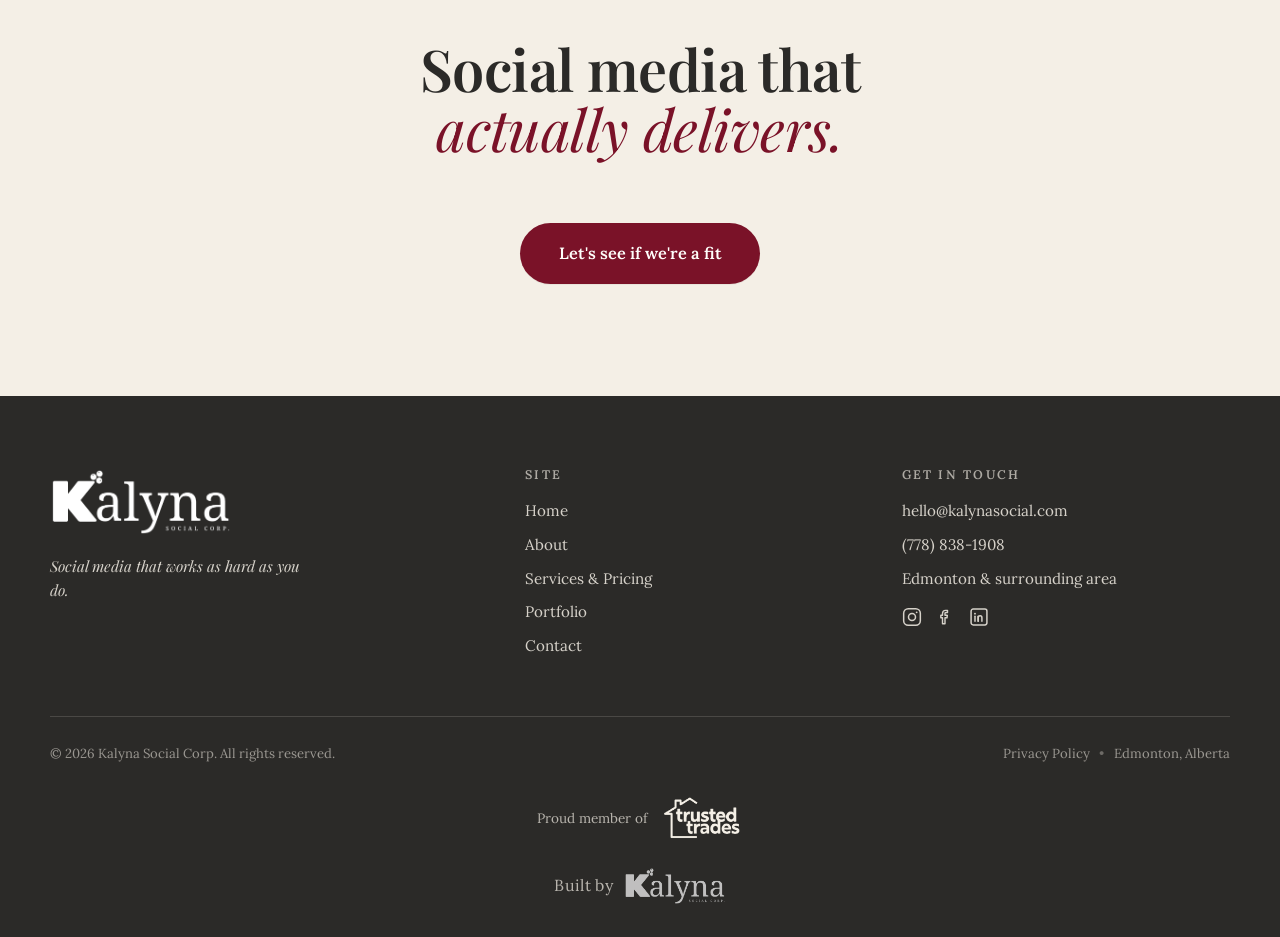
==== commit 7905f070: "Rebrand to Kalyna Social Corp.: new transparent logos, + GST on packages, remove scarcity messaging" ====
--- a/index.html
+++ b/index.html
@@ -3,21 +3,21 @@
 <head>
 <meta charset="UTF-8">
 <meta name="viewport" content="width=device-width, initial-scale=1.0">
-<title>Kalyna Social Co. | Edmonton Social Media Manager &amp; Management</title>
-<meta name="description" content="Kalyna Social Co. is an Edmonton social media manager and management agency for trades and service-based businesses. Strategy, content, and consistency that grows your business, not your to-do list.">
+<title>Kalyna Social Corp. | Edmonton Social Media Manager &amp; Management</title>
+<meta name="description" content="Kalyna Social Corp. is an Edmonton social media manager and management agency for trades and service-based businesses. Strategy, content, and consistency that grows your business, not your to-do list.">
 <meta name="keywords" content="Edmonton social media manager, Edmonton social media management, social media management Edmonton, social media marketing Edmonton, Sherwood Park social media">
 <link rel="canonical" href="https://kalynasocial.com/">
 <meta name="geo.region" content="CA-AB">
 <meta name="geo.placename" content="Edmonton">
 <meta property="og:type" content="website">
-<meta property="og:site_name" content="Kalyna Social Co.">
-<meta property="og:title" content="Kalyna Social Co. | Edmonton Social Media Manager &amp; Management">
+<meta property="og:site_name" content="Kalyna Social Corp.">
+<meta property="og:title" content="Kalyna Social Corp. | Edmonton Social Media Manager &amp; Management">
 <meta property="og:description" content="Edmonton social media management for trades and service-based businesses. Strategy, content, and consistency that grows your business.">
 <meta property="og:url" content="https://kalynasocial.com/">
 <meta property="og:image" content="https://kalynasocial.com/images/logo.png">
 <meta property="og:locale" content="en_CA">
 <meta name="twitter:card" content="summary_large_image">
-<meta name="twitter:title" content="Kalyna Social Co. | Edmonton Social Media Manager &amp; Management">
+<meta name="twitter:title" content="Kalyna Social Corp. | Edmonton Social Media Manager &amp; Management">
 <meta name="twitter:description" content="Edmonton social media management for trades and service-based businesses.">
 <meta name="twitter:image" content="https://kalynasocial.com/images/logo.png">
 <link rel="icon" type="image/png" href="images/favicon.png">
@@ -25,7 +25,7 @@
 {
   "@context": "https://schema.org",
   "@type": "ProfessionalService",
-  "name": "Kalyna Social Co.",
+  "name": "Kalyna Social Corp.",
   "description": "Social media management, content creation, and website builds for Edmonton-area trades and service-based businesses.",
   "url": "https://kalynasocial.com/",
   "email": "hello@kalynasocial.com",
@@ -63,7 +63,7 @@
   <div class="berry-field"></div>
   <div class="intro-stage">
     <div class="intro-wordmark">
-      <img src="images/logo-transparent.png" alt="Kalyna Social Co.">
+      <img src="images/logo-transparent.png" alt="Kalyna Social Corp.">
     </div>
   </div>
   <button class="intro-skip" aria-label="Skip intro animation">Skip</button>
@@ -71,8 +71,8 @@
 
 <!-- ============ HEADER ============ -->
 <header class="site-header">
-  <a href="index.html" class="logo-link" aria-label="Kalyna Social Co. home">
-    <img src="images/logo-transparent.png" alt="Kalyna Social Co.">
+  <a href="index.html" class="logo-link" aria-label="Kalyna Social Corp. home">
+    <img src="images/logo-transparent.png" alt="Kalyna Social Corp.">
   </a>
   <nav>
     <ul class="nav-links">
@@ -284,7 +284,7 @@
         </figure>
         <figure class="testimonial-card stagger-item">
           <div class="stars" aria-hidden="true">★★★★★</div>
-          <blockquote>"Kalyna Social Co. built our website and runs our social media. We've received estimates and closed jobs from leads we got from our social media, and it has strengthened our brand. If you are looking for a great social media company, contact them!"</blockquote>
+          <blockquote>"Kalyna Social Corp. built our website and runs our social media. We've received estimates and closed jobs from leads we got from our social media, and it has strengthened our brand. If you are looking for a great social media company, contact them!"</blockquote>
           <figcaption><strong>Rajiv Mahajan</strong><span>R.A. Mechanical</span></figcaption>
         </figure>
       </div>
@@ -308,7 +308,7 @@
       <div class="berry-divider" style="justify-content:center;">
         <svg viewBox="0 0 50 44" width="50" height="44" xmlns="http://www.w3.org/2000/svg"><circle cx="11" cy="28" r="8.5" fill="var(--berry)"/><circle cx="30" cy="11" r="9.5" fill="var(--berry-bright)"/><circle cx="36" cy="29" r="8" fill="var(--berry-deep)"/><circle cx="8.5" cy="25" r="1.6" fill="rgba(255,255,255,0.6)"/><circle cx="27.5" cy="8" r="1.8" fill="rgba(255,255,255,0.6)"/><circle cx="33.5" cy="26" r="1.5" fill="rgba(255,255,255,0.6)"/></svg>
       </div>
-      <h2 class="display-2">We only take on a limited number of clients at a time,<br><span class="italic-serif">so we can actually deliver.</span></h2>
+      <h2 class="display-2">Social media that<br><span class="italic-serif">actually delivers.</span></h2>
       <a href="contact.html" class="btn btn-primary btn-lg">Let's see if we're a fit</a>
     </div>
   </section>
@@ -319,7 +319,7 @@
 <footer class="site-footer">
   <div class="footer-grid">
     <div>
-      <div class="footer-logo"><img src="images/logo-white-transparent.png" alt="Kalyna Social Co."></div>
+      <div class="footer-logo"><img src="images/logo-white-transparent.png" alt="Kalyna Social Corp."></div>
       <p class="footer-tagline">Social media that works as hard as you do.</p>
     </div>
     <div>
@@ -343,7 +343,7 @@
     </div>
   </div>
   <div class="footer-bottom">
-    <span>© 2026 Kalyna Social Co. All rights reserved.</span>
+    <span>© 2026 Kalyna Social Corp. All rights reserved.</span>
     <span class="footer-bottom-right"><a href="privacy.html">Privacy Policy</a><span class="footer-dot">•</span>Edmonton, Alberta</span>
   </div>
   <div class="footer-tt">
@@ -352,7 +352,7 @@
   </div>
   <div class="footer-credit">
     <span>Built by</span>
-    <img src="images/logo-white-transparent.png" alt="Kalyna Social Co.">
+    <img src="images/logo-white-transparent.png" alt="Kalyna Social Corp.">
   </div>
 </footer>
 
--- a/css/base.css
+++ b/css/base.css
@@ -1,8 +1,8 @@
 /* ============================================
-   KALYNA SOCIAL CO. — Design Tokens & Base
+   KALYNA SOCIAL CORP. — Design Tokens & Base
    ============================================ */
 
-@import url('https://fonts.googleapis.com/css2?family=Playfair+Display:ital,wght@0,400..900;1,400..900&family=Nunito+Sans:ital,wght@0,300;0,400;0,600;0,700;1,300;1,400&display=swap');
+@import url('https://fonts.googleapis.com/css2?family=Playfair+Display:ital,wght@0,400..900;1,400..900&family=Lora:ital,wght@0,400..700;1,400..700&display=swap');
 
 :root {
   /* Color */
@@ -20,9 +20,7 @@
 
   /* Type */
   --font-display: 'Playfair Display', serif;
-  /* Avenir is a licensed font (no free web version); real Avenir shows on
-     devices that have it, Nunito Sans is the closest free web fallback. */
-  --font-body: 'Avenir Next', 'Avenir', 'Nunito Sans', sans-serif;
+  --font-body: 'Lora', serif;
 
   /* Layout */
   --container: 1180px;
@@ -54,7 +52,7 @@
   color: var(--ink);
   font-family: var(--font-body);
   font-size: 16px;
-  font-weight: 300;
+  font-weight: 400;
   line-height: 1.6;
   -webkit-font-smoothing: antialiased;
   overflow-x: hidden;
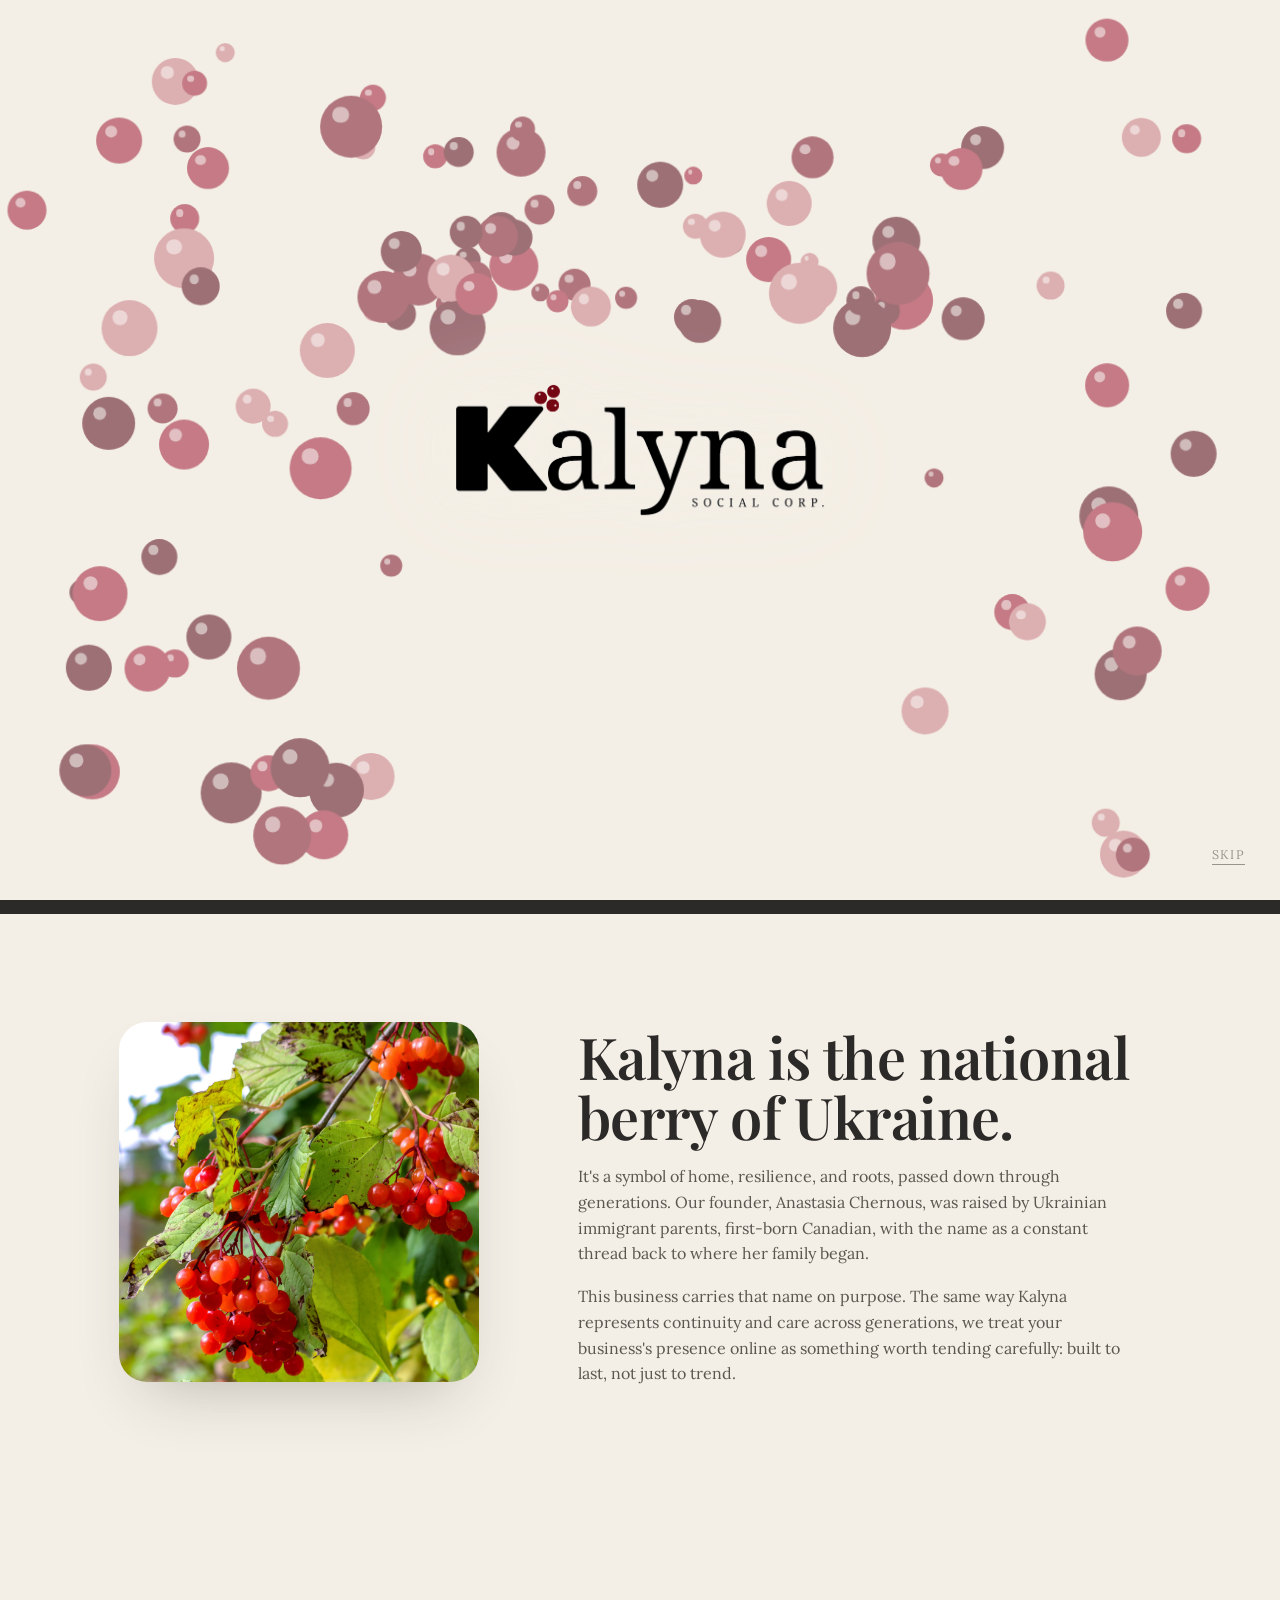
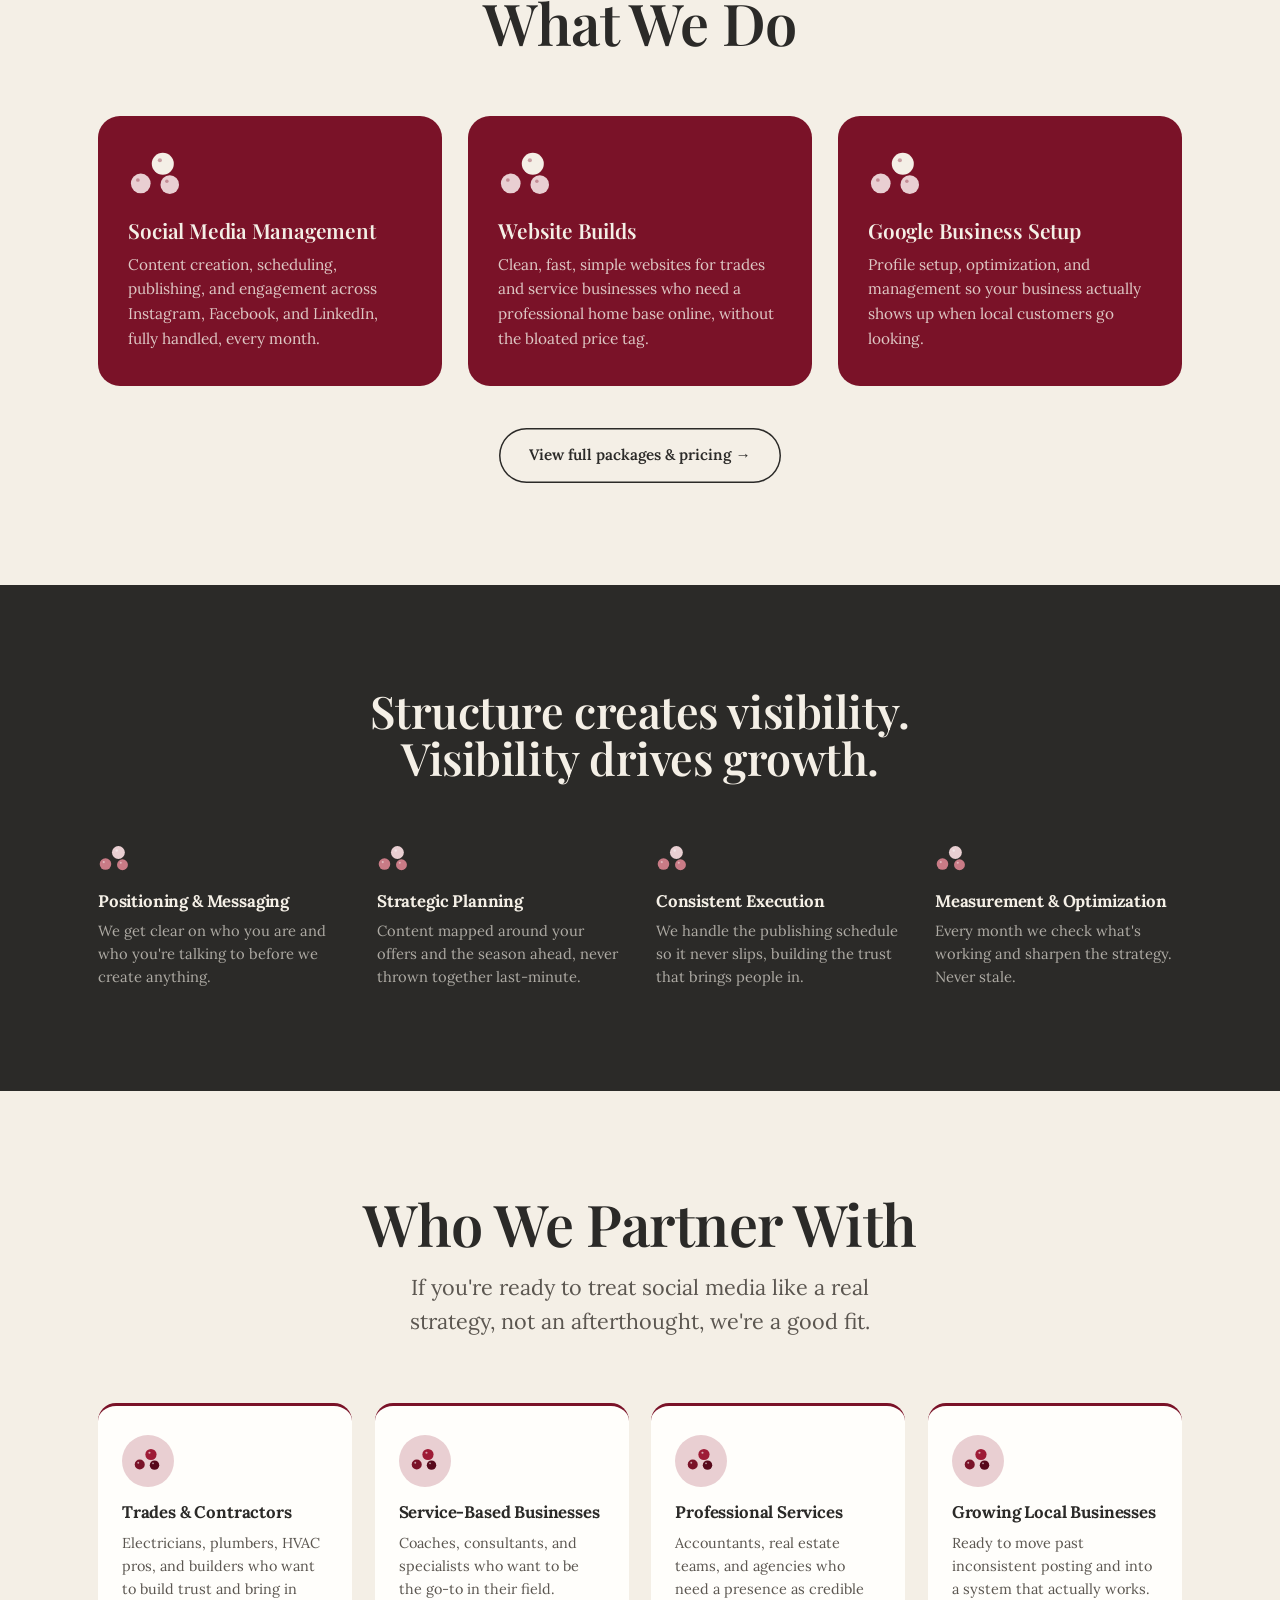
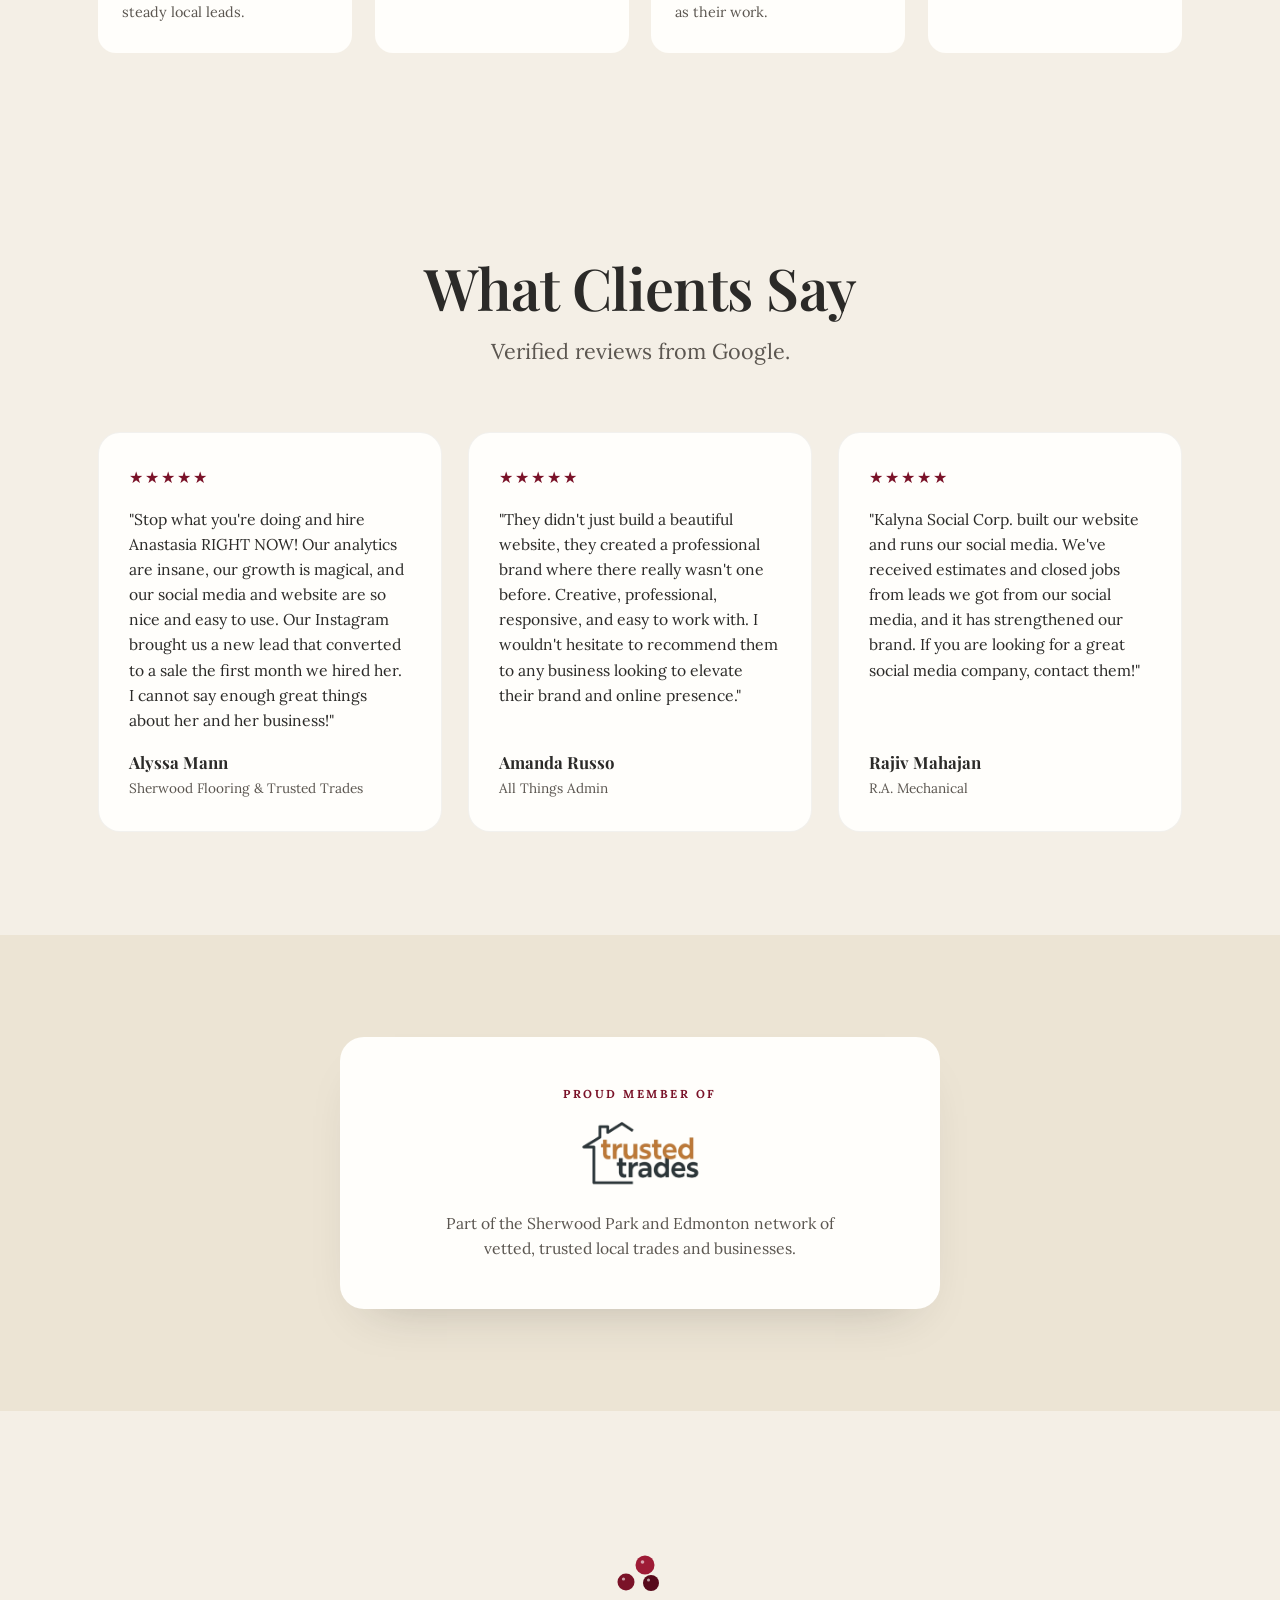
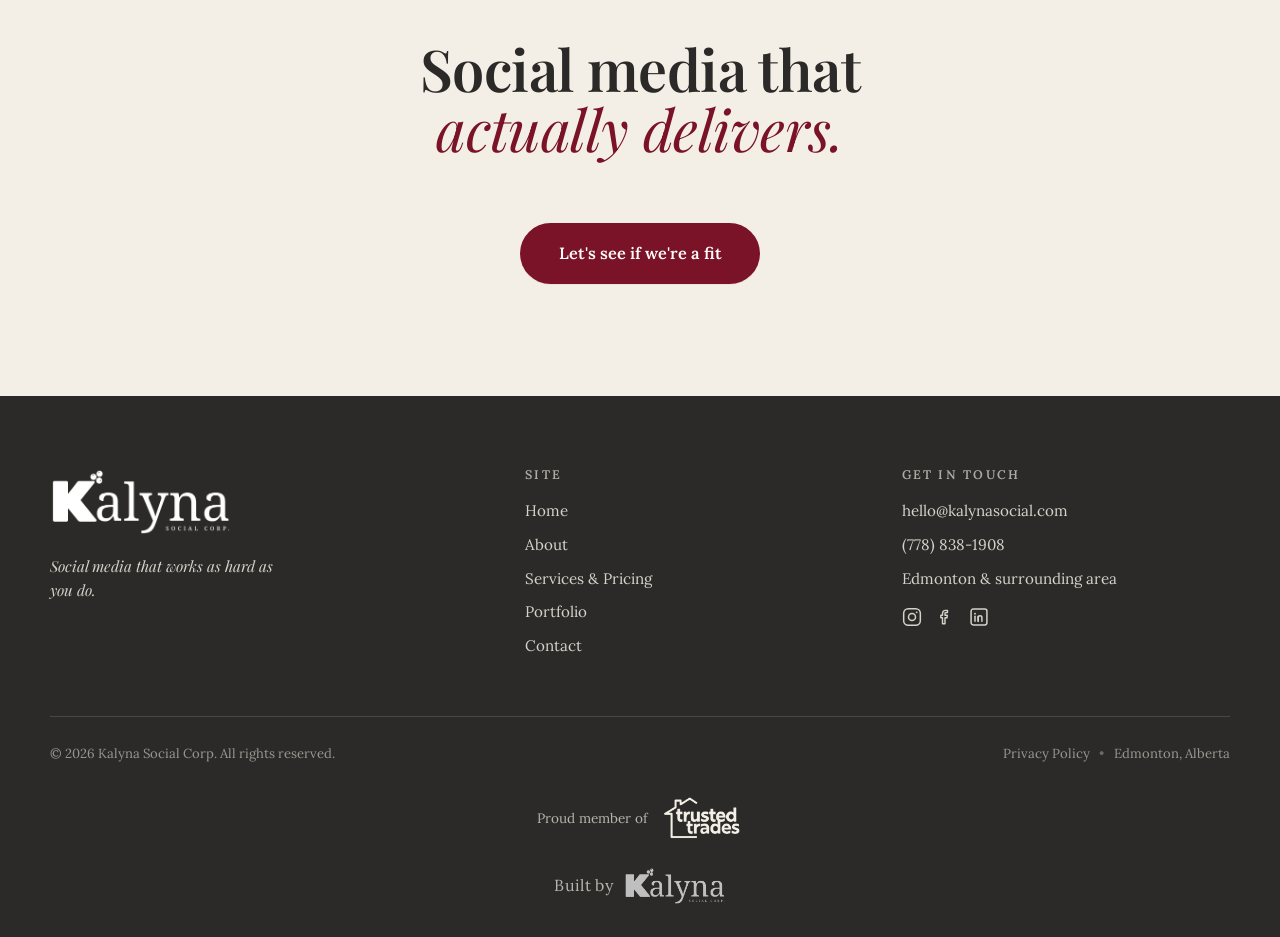
==== commit 71bdf429: "Fix widowed 'do.': hero h1 line breaks, non-breaking space in footer tagline" ====
--- a/index.html
+++ b/index.html
@@ -99,7 +99,7 @@
   <section class="hero">
     <div class="container hero-grid">
       <div class="hero-copy">
-        <h1 class="display-1">Social media that <span class="italic-serif">works as hard</span> as you do.</h1>
+        <h1 class="display-1">Social media<br>that <span class="italic-serif">works as<br>hard</span> as you do.</h1>
         <p class="hero-location"><span class="hero-location-berry" aria-hidden="true"><svg viewBox="0 0 50 44" xmlns="http://www.w3.org/2000/svg"><circle cx="11" cy="28" r="8.5" fill="var(--berry)"/><circle cx="30" cy="11" r="9.5" fill="var(--berry-bright)"/><circle cx="36" cy="29" r="8" fill="var(--berry-deep)"/><circle cx="8.5" cy="25" r="1.6" fill="rgba(255,255,255,0.6)"/><circle cx="27.5" cy="8" r="1.8" fill="rgba(255,255,255,0.6)"/><circle cx="33.5" cy="26" r="1.5" fill="rgba(255,255,255,0.6)"/></svg></span>Edmonton &amp; area</p>
         <div class="hero-actions">
           <a href="#what-we-do" class="btn btn-primary">See What We Do</a>
@@ -320,7 +320,7 @@
   <div class="footer-grid">
     <div>
       <div class="footer-logo"><img src="images/logo-white-transparent.png" alt="Kalyna Social Corp."></div>
-      <p class="footer-tagline">Social media that works as hard as you do.</p>
+      <p class="footer-tagline">Social media that works as hard as you&nbsp;do.</p>
     </div>
     <div>
       <h4>Site</h4>
